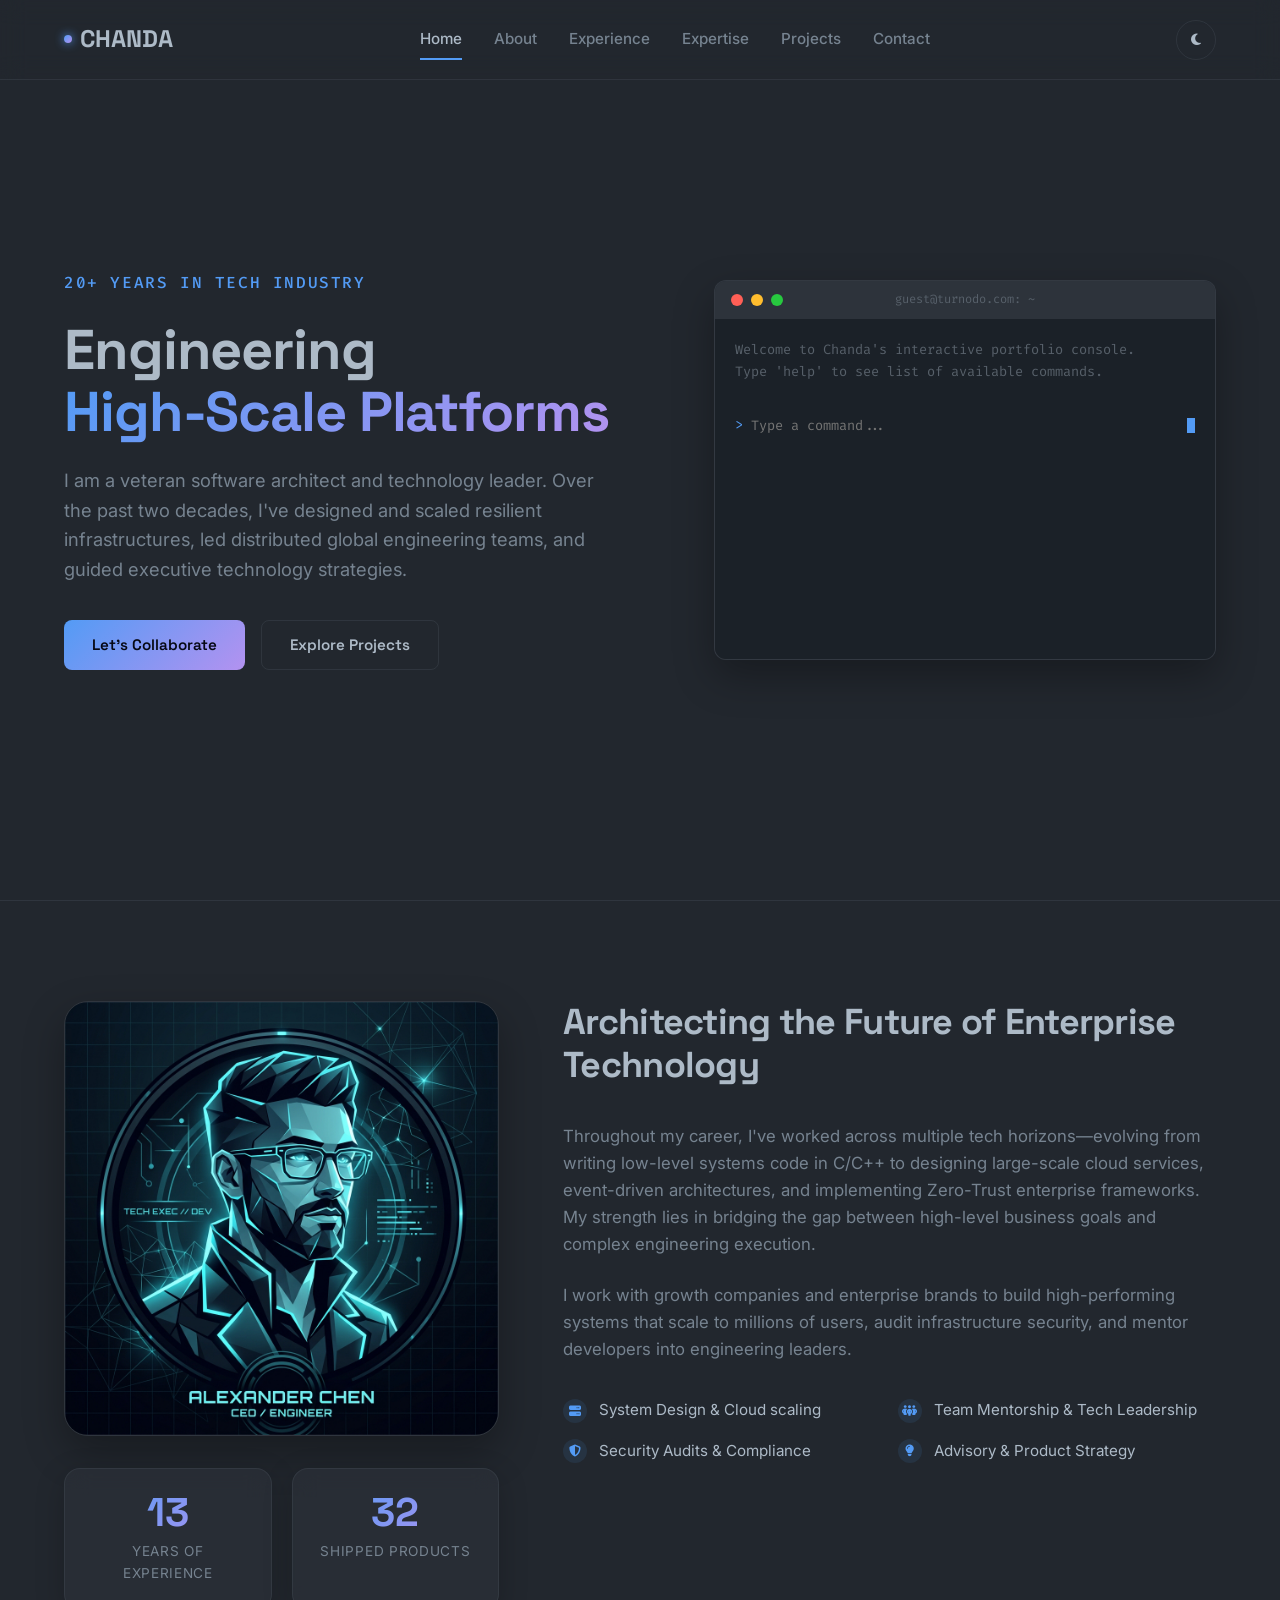
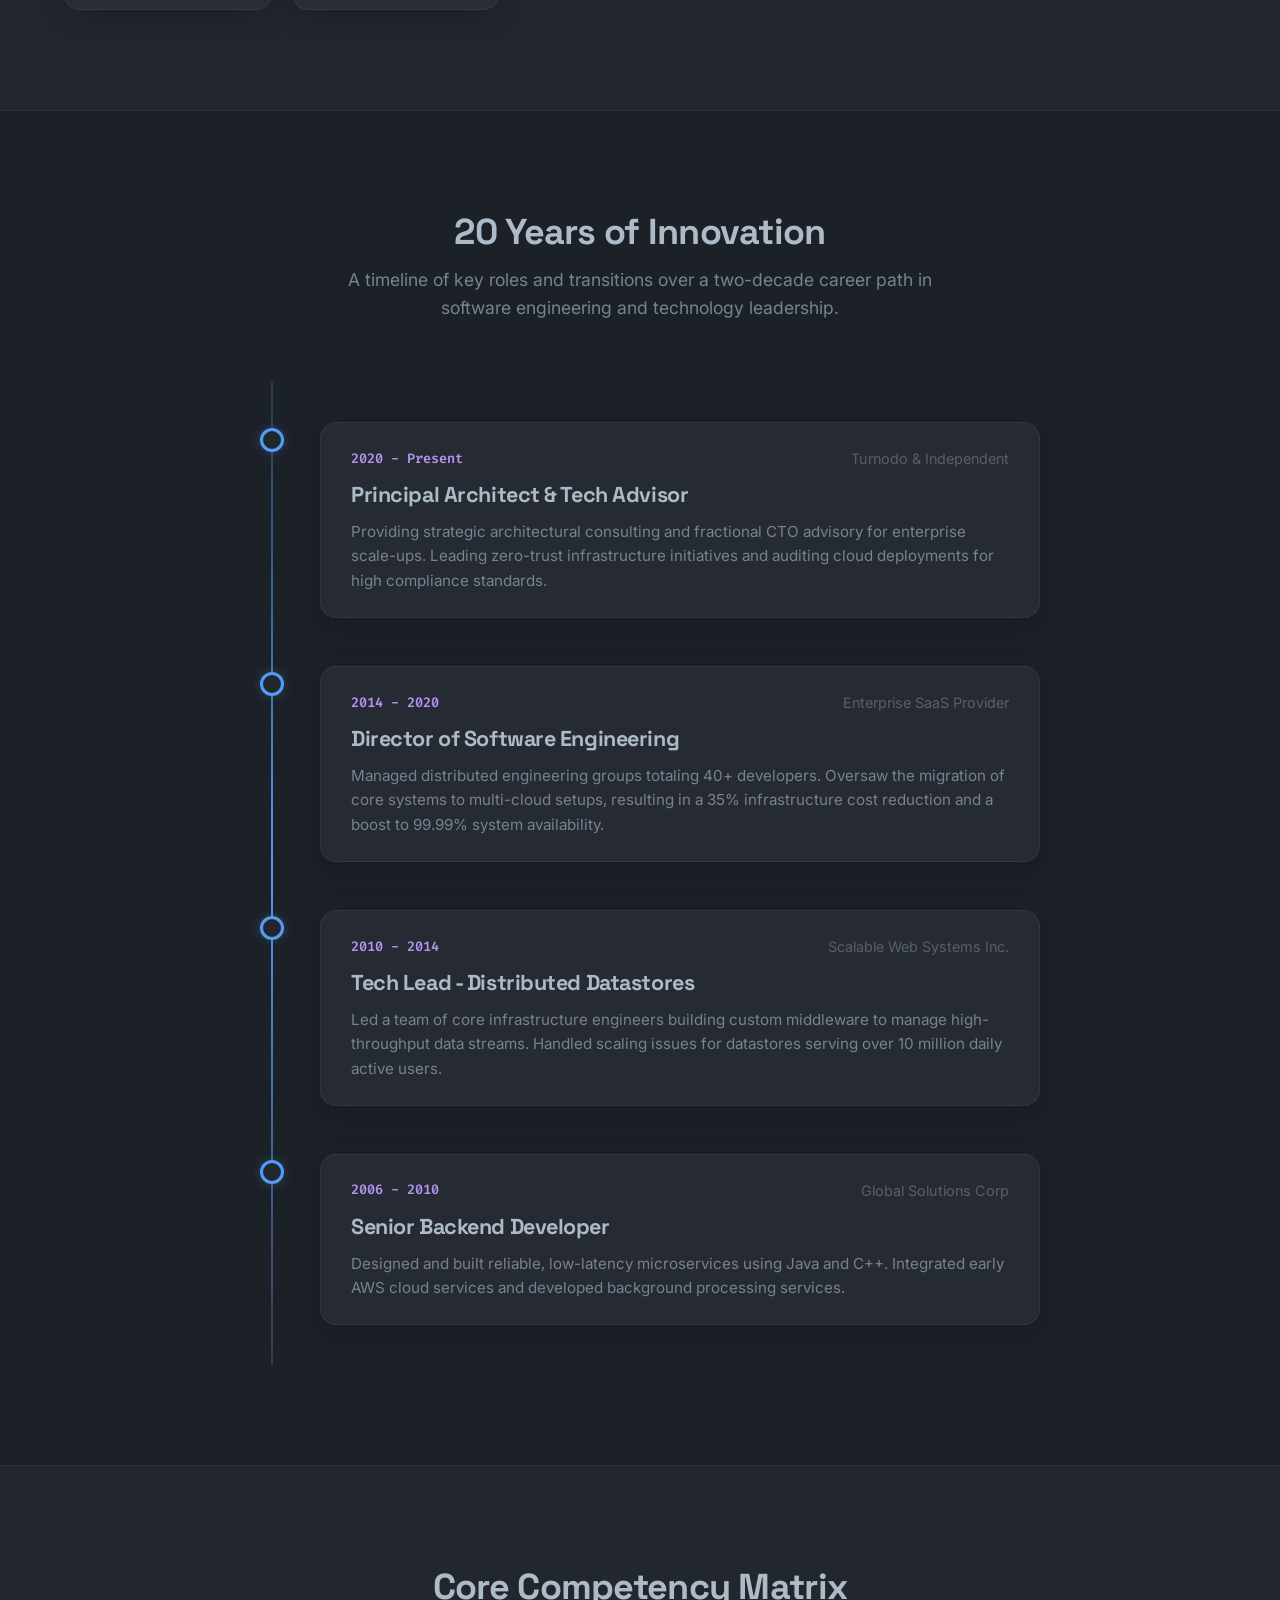
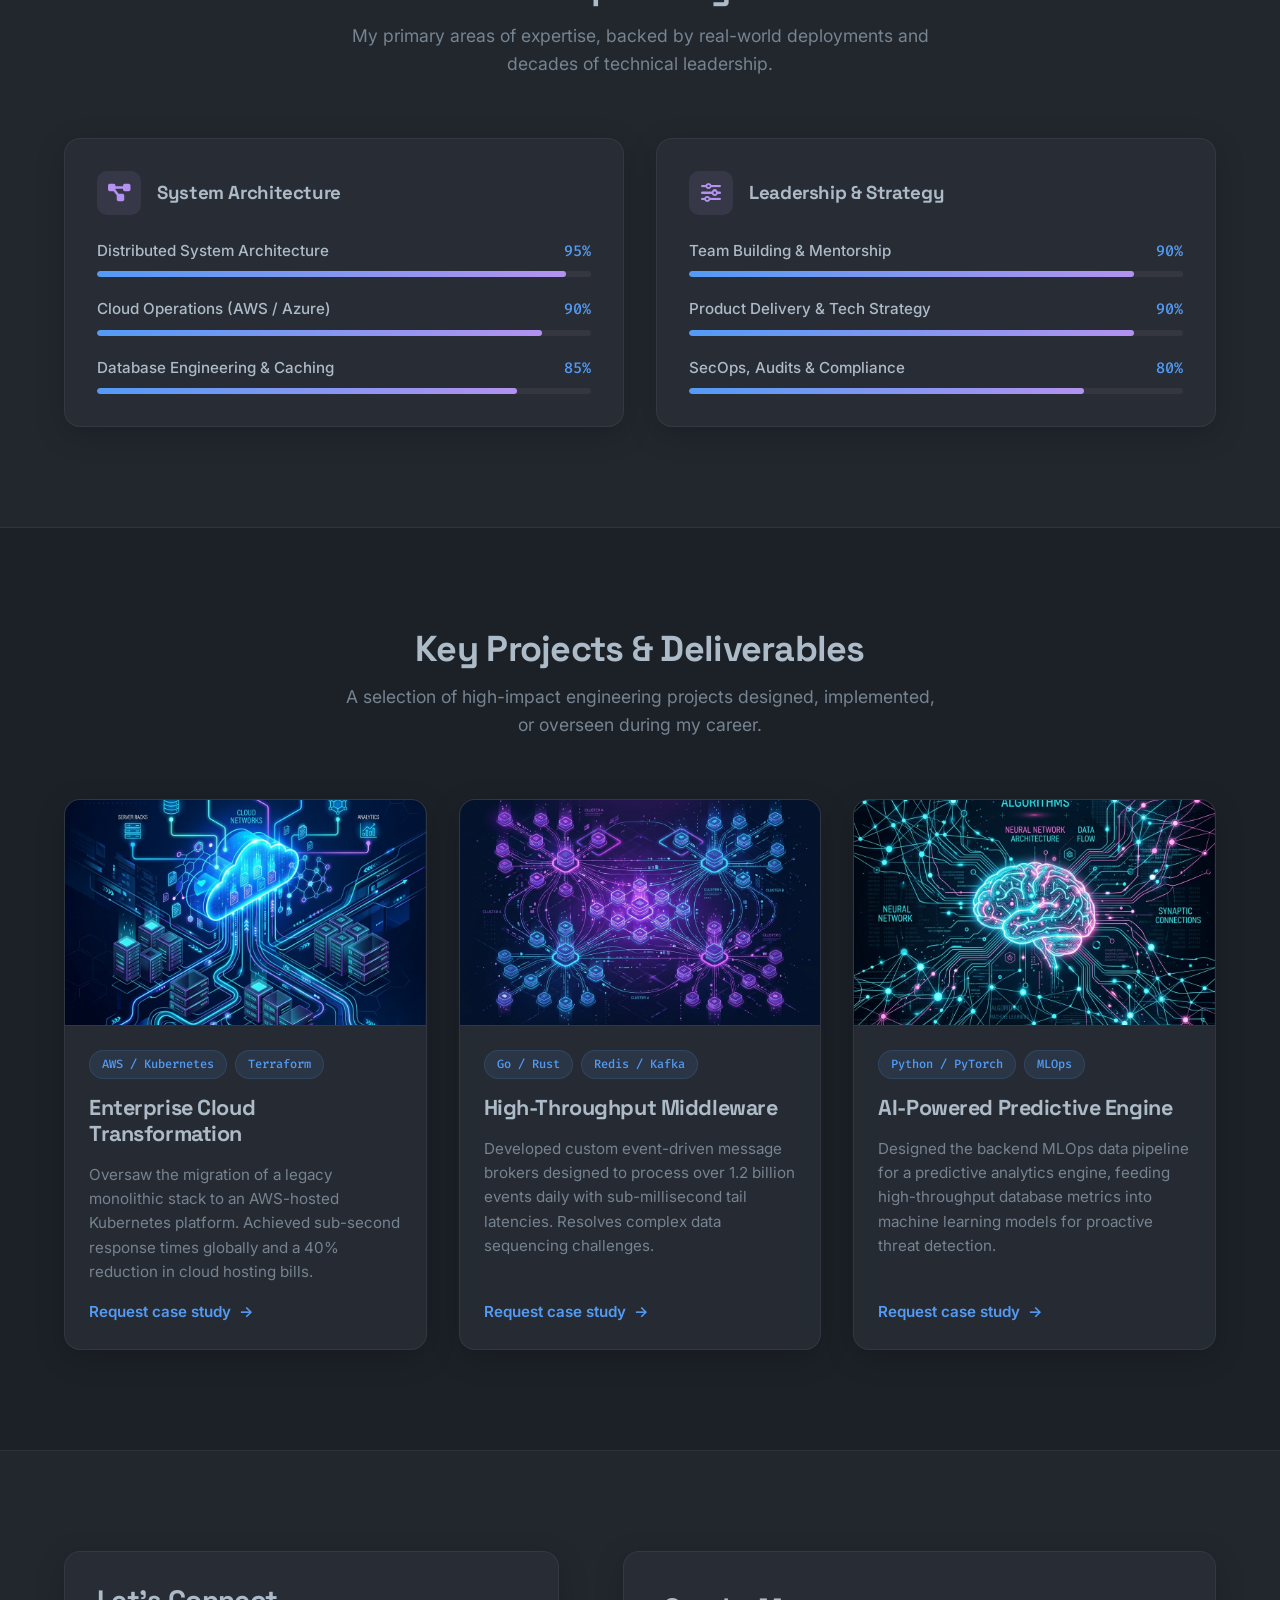
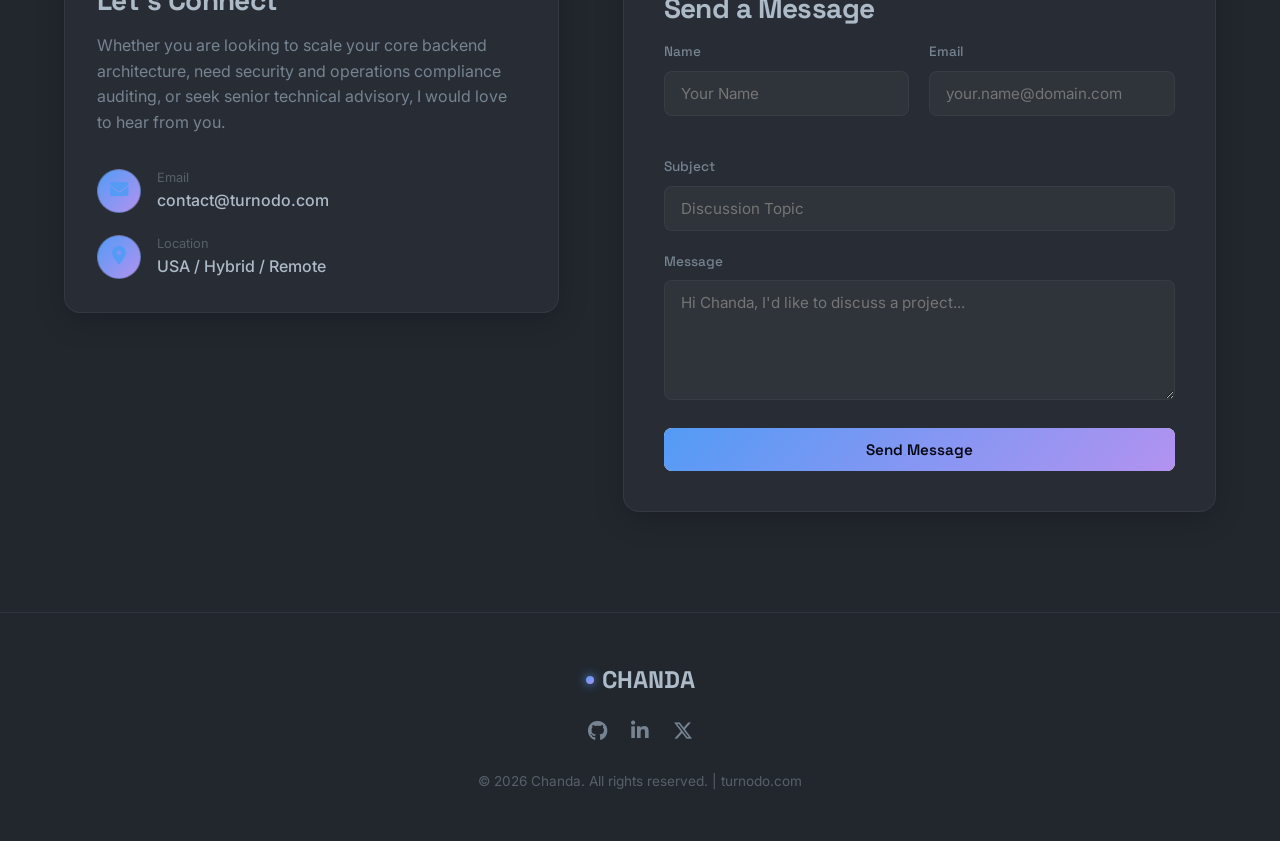
==== index.html @ e920fee7 "Configure soft GitHub Dark Dimmed as default theme and softer Light mode override" ====
<!DOCTYPE html>
<html lang="en" data-theme="dimmed">

<head>
  <meta charset="UTF-8">
  <meta name="viewport" content="width=device-width, initial-scale=1.0">
  <title>Murali Chanda | Principal Architect & Tech Leader</title>
  <meta name="description"
    content="Personal portfolio of Chanda, a veteran software architect and tech leader with 20+ years of experience engineering high-scale distributed systems and leading teams.">

  <!-- CSS Styles -->
  <link rel="stylesheet" href="css/style.css">

  <!-- FontAwesome for Premium Icons -->
  <link rel="stylesheet" href="https://cdnjs.cloudflare.com/ajax/libs/font-awesome/6.4.0/css/all.min.css"
    integrity="sha512-iecdLmaskl7CVkqkXNQ/ZH/XLlvWZOJyj7Yy7tcenmpD1ypASozpmT/E0iPtmFIB46ZmdtAc9eNBvH0H/ZpiBw=="
    crossorigin="anonymous" referrerpolicy="no-referrer" />
</head>

<body <!-- ------------------------------------------------------------- Navbar Header
  ------------------------------------------------------------- -->
  <header class="navbar" id="navbar">
    <div class="container">
      <a href="#home" class="logo" id="logo-link">
        <span class="logo-dot bg-gradient-accent"></span>
        CHANDA
      </a>

      <nav class="nav-menu" id="nav-menu">
        <a href="#home" class="nav-link active">Home</a>
        <a href="#about" class="nav-link">About</a>
        <a href="#experience" class="nav-link">Experience</a>
        <a href="#skills" class="nav-link">Expertise</a>
        <a href="#portfolio" class="nav-link">Projects</a>
        <a href="#contact" class="nav-link">Contact</a>
      </nav>

      <div class="nav-actions">
        <button class="theme-toggle-btn" id="theme-toggle" aria-label="Toggle theme">
          <i class="fa-solid fa-moon moon-icon"></i>
          <i class="fa-solid fa-sun sun-icon"></i>
        </button>

        <button class="mobile-nav-toggle" id="mobile-nav-toggle" aria-label="Toggle mobile menu">
          <i class="fa-solid fa-bars"></i>
        </button>
      </div>
    </div>
  </header>

  <!-- -------------------------------------------------------------
       Hero Section
  ------------------------------------------------------------- -->
  <section class="hero-section" id="home">
    <div class="hero-bg"></div>
    <div class="container">
      <div class="hero-grid">
        <div class="hero-content">
          <span class="hero-pretitle">20+ YEARS IN TECH INDUSTRY</span>
          <h1 class="hero-title">Engineering <br><span class="text-gradient">High-Scale Platforms</span></h1>
          <p class="hero-description">
            I am a veteran software architect and technology leader. Over the past two decades, I've designed and scaled
            resilient infrastructures, led distributed global engineering teams, and guided executive technology
            strategies.
          </p>
          <div class="hero-buttons">
            <a href="#contact" class="btn btn-primary">Let's Collaborate</a>
            <a href="#portfolio" class="btn btn-secondary">Explore Projects</a>
          </div>
        </div>

        <div class="hero-terminal">
          <div class="terminal-window glass-panel">
            <div class="terminal-header">
              <div class="terminal-buttons">
                <span class="terminal-btn terminal-close"></span>
                <span class="terminal-btn terminal-minimize"></span>
                <span class="terminal-btn terminal-expand"></span>
              </div>
              <span class="terminal-title">guest@turnodo.com: ~</span>
            </div>
            <div class="terminal-body" id="terminal-body">
              <div class="terminal-welcome">
                Welcome to Chanda's interactive portfolio console.<br>
                Type 'help' to see list of available commands.<br>&nbsp;
              </div>

              <div class="terminal-input-line">
                <span class="terminal-prompt">></span>
                <input type="text" id="terminal-input" placeholder="Type a command..." autocomplete="off" autofocus>
                <span class="terminal-cursor"></span>
              </div>
            </div>
          </div>
        </div>
      </div>
    </div>
  </section>

  <!-- -------------------------------------------------------------
       About / Profile Section
  ------------------------------------------------------------- -->
  <section class="about-section fade-in-section" id="about">
    <div class="container">
      <div class="about-grid">
        <div class="about-visual">
          <div class="avatar-wrapper">
            <img src="assets/avatar.png" alt="Chanda Profile Avatar">
          </div>
          <div class="stats-grid">
            <div class="stat-card glass-panel">
              <div class="stat-number text-gradient" id="years-stat" data-count="20">0+</div>
              <div class="stat-label">Years of Experience</div>
            </div>
            <div class="stat-card glass-panel">
              <div class="stat-number text-gradient" id="projects-stat" data-count="50">0+</div>
              <div class="stat-label">Shipped Products</div>
            </div>
          </div>
        </div>

        <div class="about-text">
          <h2 class="section-title">Architecting the Future of Enterprise Technology</h2>
          <p class="about-paragraph">
            Throughout my career, I've worked across multiple tech horizons—evolving from writing low-level systems code
            in C/C++ to designing large-scale cloud services, event-driven architectures, and implementing Zero-Trust
            enterprise frameworks. My strength lies in bridging the gap between high-level business goals and complex
            engineering execution.
          </p>
          <p class="about-paragraph">
            I work with growth companies and enterprise brands to build high-performing systems that scale to millions
            of users, audit infrastructure security, and mentor developers into engineering leaders.
          </p>

          <div class="about-bullet-grid">
            <div class="about-bullet">
              <span class="about-bullet-icon"><i class="fa-solid fa-server"></i></span>
              <span>System Design & Cloud scaling</span>
            </div>
            <div class="about-bullet">
              <span class="about-bullet-icon"><i class="fa-solid fa-people-group"></i></span>
              <span>Team Mentorship & Tech Leadership</span>
            </div>
            <div class="about-bullet">
              <span class="about-bullet-icon"><i class="fa-solid fa-shield-halved"></i></span>
              <span>Security Audits & Compliance</span>
            </div>
            <div class="about-bullet">
              <span class="about-bullet-icon"><i class="fa-solid fa-lightbulb"></i></span>
              <span>Advisory & Product Strategy</span>
            </div>
          </div>
        </div>
      </div>
    </div>
  </section>

  <!-- -------------------------------------------------------------
       Career Timeline Section
  ------------------------------------------------------------- -->
  <section class="timeline-section fade-in-section" id="experience">
    <div class="container">
      <div style="text-align: center;">
        <h2 class="section-title">20 Years of Innovation</h2>
        <p class="section-subtitle" style="margin-left: auto; margin-right: auto;">A timeline of key roles and
          transitions over a two-decade career path in software engineering and technology leadership.</p>
      </div>

      <div class="timeline-container">
        <!-- Milestone 1 -->
        <div class="timeline-item">
          <div class="timeline-dot"></div>
          <div class="timeline-card glass-panel">
            <div class="timeline-meta">
              <span class="timeline-date">2020 - Present</span>
              <span class="timeline-company">Turnodo & Independent</span>
            </div>
            <h3 class="timeline-title-text">Principal Architect & Tech Advisor</h3>
            <p class="timeline-desc">
              Providing strategic architectural consulting and fractional CTO advisory for enterprise scale-ups. Leading
              zero-trust infrastructure initiatives and auditing cloud deployments for high compliance standards.
            </p>
          </div>
        </div>

        <!-- Milestone 2 -->
        <div class="timeline-item">
          <div class="timeline-dot"></div>
          <div class="timeline-card glass-panel">
            <div class="timeline-meta">
              <span class="timeline-date">2014 - 2020</span>
              <span class="timeline-company">Enterprise SaaS Provider</span>
            </div>
            <h3 class="timeline-title-text">Director of Software Engineering</h3>
            <p class="timeline-desc">
              Managed distributed engineering groups totaling 40+ developers. Oversaw the migration of core systems to
              multi-cloud setups, resulting in a 35% infrastructure cost reduction and a boost to 99.99% system
              availability.
            </p>
          </div>
        </div>

        <!-- Milestone 3 -->
        <div class="timeline-item">
          <div class="timeline-dot"></div>
          <div class="timeline-card glass-panel">
            <div class="timeline-meta">
              <span class="timeline-date">2010 - 2014</span>
              <span class="timeline-company">Scalable Web Systems Inc.</span>
            </div>
            <h3 class="timeline-title-text">Tech Lead - Distributed Datastores</h3>
            <p class="timeline-desc">
              Led a team of core infrastructure engineers building custom middleware to manage high-throughput data
              streams. Handled scaling issues for datastores serving over 10 million daily active users.
            </p>
          </div>
        </div>

        <!-- Milestone 4 -->
        <div class="timeline-item">
          <div class="timeline-dot"></div>
          <div class="timeline-card glass-panel">
            <div class="timeline-meta">
              <span class="timeline-date">2006 - 2010</span>
              <span class="timeline-company">Global Solutions Corp</span>
            </div>
            <h3 class="timeline-title-text">Senior Backend Developer</h3>
            <p class="timeline-desc">
              Designed and built reliable, low-latency microservices using Java and C++. Integrated early AWS cloud
              services and developed background processing services.
            </p>
          </div>
        </div>
      </div>
    </div>
  </section>

  <!-- -------------------------------------------------------------
       Expertise Section
  ------------------------------------------------------------- -->
  <section class="skills-section fade-in-section" id="skills">
    <div class="container">
      <div style="text-align: center;">
        <h2 class="section-title">Core Competency Matrix</h2>
        <p class="section-subtitle" style="margin-left: auto; margin-right: auto;">My primary areas of expertise, backed
          by real-world deployments and decades of technical leadership.</p>
      </div>

      <div class="skills-grid">
        <!-- Category 1: System Design -->
        <div class="skill-category glass-panel">
          <div class="skill-category-header">
            <span class="skill-category-icon"><i class="fa-solid fa-diagram-project"></i></span>
            <h3>System Architecture</h3>
          </div>
          <div class="skill-list">
            <div class="skill-item">
              <div class="skill-info">
                <span class="skill-name">Distributed System Architecture</span>
                <span class="skill-percentage">95%</span>
              </div>
              <div class="skill-bar-bg">
                <div class="skill-bar-fill" data-value="95"></div>
              </div>
            </div>
            <div class="skill-item">
              <div class="skill-info">
                <span class="skill-name">Cloud Operations (AWS / Azure)</span>
                <span class="skill-percentage">90%</span>
              </div>
              <div class="skill-bar-bg">
                <div class="skill-bar-fill" data-value="90"></div>
              </div>
            </div>
            <div class="skill-item">
              <div class="skill-info">
                <span class="skill-name">Database Engineering & Caching</span>
                <span class="skill-percentage">85%</span>
              </div>
              <div class="skill-bar-bg">
                <div class="skill-bar-fill" data-value="85"></div>
              </div>
            </div>
          </div>
        </div>

        <!-- Category 2: Leadership -->
        <div class="skill-category glass-panel">
          <div class="skill-category-header">
            <span class="skill-category-icon"><i class="fa-solid fa-sliders"></i></span>
            <h3>Leadership & Strategy</h3>
          </div>
          <div class="skill-list">
            <div class="skill-item">
              <div class="skill-info">
                <span class="skill-name">Team Building & Mentorship</span>
                <span class="skill-percentage">90%</span>
              </div>
              <div class="skill-bar-bg">
                <div class="skill-bar-fill" data-value="90"></div>
              </div>
            </div>
            <div class="skill-item">
              <div class="skill-info">
                <span class="skill-name">Product Delivery & Tech Strategy</span>
                <span class="skill-percentage">90%</span>
              </div>
              <div class="skill-bar-bg">
                <div class="skill-bar-fill" data-value="90"></div>
              </div>
            </div>
            <div class="skill-item">
              <div class="skill-info">
                <span class="skill-name">SecOps, Audits & Compliance</span>
                <span class="skill-percentage">80%</span>
              </div>
              <div class="skill-bar-bg">
                <div class="skill-bar-fill" data-value="80"></div>
              </div>
            </div>
          </div>
        </div>
      </div>
    </div>
  </section>

  <!-- -------------------------------------------------------------
       Portfolio Section
  ------------------------------------------------------------- -->
  <section class="portfolio-section fade-in-section" id="portfolio">
    <div class="container">
      <div style="text-align: center;">
        <h2 class="section-title">Key Projects & Deliverables</h2>
        <p class="section-subtitle" style="margin-left: auto; margin-right: auto;">A selection of high-impact
          engineering projects designed, implemented, or overseen during my career.</p>
      </div>

      <div class="portfolio-grid">
        <!-- Project 1 -->
        <div class="project-card glass-panel">
          <div class="project-image-wrapper">
            <img src="assets/project-cloud.png" alt="Cloud Infrastructure Graphic">
          </div>
          <div class="project-content">
            <div class="project-tags">
              <span class="tag">AWS / Kubernetes</span>
              <span class="tag">Terraform</span>
            </div>
            <h3 class="project-title">Enterprise Cloud Transformation</h3>
            <p class="project-desc">
              Oversaw the migration of a legacy monolithic stack to an AWS-hosted Kubernetes platform. Achieved
              sub-second response times globally and a 40% reduction in cloud hosting bills.
            </p>
            <a href="#contact" class="project-link">Request case study <span>&rarr;</span></a>
          </div>
        </div>

        <!-- Project 2 -->
        <div class="project-card glass-panel">
          <div class="project-image-wrapper">
            <img src="assets/project-scale.png" alt="Database Node Cluster Graphic">
          </div>
          <div class="project-content">
            <div class="project-tags">
              <span class="tag">Go / Rust</span>
              <span class="tag">Redis / Kafka</span>
            </div>
            <h3 class="project-title">High-Throughput Middleware</h3>
            <p class="project-desc">
              Developed custom event-driven message brokers designed to process over 1.2 billion events daily with
              sub-millisecond tail latencies. Resolves complex data sequencing challenges.
            </p>
            <a href="#contact" class="project-link">Request case study <span>&rarr;</span></a>
          </div>
        </div>

        <!-- Project 3 -->
        <div class="project-card glass-panel">
          <div class="project-image-wrapper">
            <img src="assets/project-ai.png" alt="Neural Networks Graphic">
          </div>
          <div class="project-content">
            <div class="project-tags">
              <span class="tag">Python / PyTorch</span>
              <span class="tag">MLOps</span>
            </div>
            <h3 class="project-title">AI-Powered Predictive Engine</h3>
            <p class="project-desc">
              Designed the backend MLOps data pipeline for a predictive analytics engine, feeding high-throughput
              database metrics into machine learning models for proactive threat detection.
            </p>
            <a href="#contact" class="project-link">Request case study <span>&rarr;</span></a>
          </div>
        </div>
      </div>
    </div>
  </section>

  <!-- -------------------------------------------------------------
       Contact Section
  ------------------------------------------------------------- -->
  <section class="contact-section fade-in-section" id="contact">
    <div class="container">
      <div class="contact-grid">
        <div class="contact-info">
          <div class="contact-card glass-panel">
            <h2 class="contact-heading">Let's Connect</h2>
            <p class="contact-text">
              Whether you are looking to scale your core backend architecture, need security and operations compliance
              auditing, or seek senior technical advisory, I would love to hear from you.
            </p>

            <div class="contact-methods">
              <div class="contact-method-item">
                <span class="contact-icon-box bg-gradient-accent"><i class="fa-solid fa-envelope"></i></span>
                <div>
                  <div class="contact-label">Email</div>
                  <div class="contact-value">contact@turnodo.com</div>
                </div>
              </div>
              <div class="contact-method-item">
                <span class="contact-icon-box bg-gradient-accent"><i class="fa-solid fa-location-dot"></i></span>
                <div>
                  <div class="contact-label">Location</div>
                  <div class="contact-value">USA / Hybrid / Remote</div>
                </div>
              </div>
            </div>
          </div>
        </div>

        <form class="contact-form glass-panel" id="contact-form" action="#" method="POST"
          onsubmit="event.preventDefault(); alert('Message sending simulation: This template will submit inputs once actual mailer details are configured.');">
          <h2 class="contact-heading">Send a Message</h2>

          <div class="form-group-row">
            <div class="form-group">
              <label for="form-name">Name</label>
              <input type="text" id="form-name" class="form-control" placeholder="Your Name" required>
            </div>
            <div class="form-group">
              <label for="form-email">Email</label>
              <input type="email" id="form-email" class="form-control" placeholder="your.name@domain.com" required>
            </div>
          </div>

          <div class="form-group">
            <label for="form-subject">Subject</label>
            <input type="text" id="form-subject" class="form-control" placeholder="Discussion Topic" required>
          </div>

          <div class="form-group">
            <label for="form-message">Message</label>
            <textarea id="form-message" class="form-control" placeholder="Hi Chanda, I'd like to discuss a project..."
              required></textarea>
          </div>

          <button type="submit" class="btn btn-primary" style="width: 100%;">Send Message</button>
        </form>
      </div>
    </div>
  </section>

  <!-- -------------------------------------------------------------
       Footer
  ------------------------------------------------------------- -->
  <footer class="footer">
    <div class="container">
      <div class="logo footer-logo">
        <span class="logo-dot bg-gradient-accent"></span>
        CHANDA
      </div>

      <div class="footer-socials">
        <a href="https://github.com/muralichanda" target="_blank" class="social-icon" aria-label="GitHub Profile"><i
            class="fa-brands fa-github"></i></a>
        <a href="https://linkedin.com" target="_blank" class="social-icon" aria-label="LinkedIn Profile"><i
            class="fa-brands fa-linkedin-in"></i></a>
        <a href="https://twitter.com" target="_blank" class="social-icon" aria-label="Twitter/X Profile"><i
            class="fa-brands fa-x-twitter"></i></a>
      </div>

      <div class="footer-copyright">
        &copy; 2026 Chanda. All rights reserved. | turnodo.com
      </div>
    </div>
  </footer>

  <!-- Scripts -->
  <script src="js/script.js"></script>
</body>

</html>
---- css/style.css ----
/* -------------------------------------------------------------
   Google Fonts Import
------------------------------------------------------------- */
@import url('https://fonts.googleapis.com/css2?family=Inter:wght@300;400;500;600;700&family=Space+Grotesk:wght@400;500;600;700&family=Fira+Code:wght@400;500&display=swap');

/* -------------------------------------------------------------
   Design Tokens & CSS Variables
------------------------------------------------------------- */
:root {
  /* Colors - Dimmed Slate Mode (Default) - High-End & Soft on the Eyes */
  --bg-primary: #22272e;        /* Dark Slate Gray */
  --bg-secondary: #1c2128;      /* Slightly Darker Slate */
  --bg-card: rgba(45, 51, 59, 0.6); /* Translucent Card panels */
  --bg-card-hover: rgba(55, 62, 71, 0.8);
  --border-color: rgba(68, 76, 86, 0.4);
  --border-color-hover: rgba(83, 155, 245, 0.4); /* Pastel Blue glow */
  
  --text-primary: #adbac7;      /* Softer Light text */
  --text-secondary: #768390;    /* Muted Blue-Gray text */
  --text-muted: #57606a;
  
  --accent-primary: #539bf5;    /* Pastel Blue */
  --accent-primary-rgb: 83, 155, 245;
  --accent-secondary: #b392f0;  /* Pastel Lavender */
  --accent-secondary-rgb: 179, 146, 240;
  
  --terminal-header: #2d333b;
  --terminal-bg: rgba(28, 33, 40, 0.95);
  
  --shadow-sm: 0 2px 8px rgba(0, 0, 0, 0.15);
  --shadow-md: 0 8px 30px rgba(0, 0, 0, 0.2);
  --shadow-lg: 0 16px 40px rgba(0, 0, 0, 0.3);
  --glow-shadow: 0 0 20px rgba(83, 155, 245, 0.08);

  /* Fonts */
  --font-headings: 'Space Grotesk', sans-serif;
  --font-body: 'Inter', sans-serif;
  --font-mono: 'Fira Code', monospace;
  
  /* Transitions */
  --transition-fast: 0.2s cubic-bezier(0.4, 0, 0.2, 1);
  --transition-normal: 0.3s cubic-bezier(0.4, 0, 0.2, 1);
  --transition-slow: 0.5s cubic-bezier(0.4, 0, 0.2, 1);
}

/* Softer Light Mode Variables Override */
[data-theme="light"] {
  --bg-primary: #edf0f3;        /* Soft platinum-zinc, not pure bright white */
  --bg-secondary: #e2e8f0;      /* Slightly darker slate separator background */
  --bg-card: rgba(255, 255, 255, 0.8);
  --bg-card-hover: rgba(255, 255, 255, 0.95);
  --border-color: rgba(15, 23, 42, 0.08);
  --border-color-hover: rgba(13, 148, 136, 0.3);
  
  --text-primary: #1f2937;      /* Clean Dark text */
  --text-secondary: #4b5563;    /* Softer body text */
  --text-muted: #9ca3af;
  
  --accent-primary: #0d9488;    /* Muted Teal */
  --accent-primary-rgb: 13, 148, 136;
  --accent-secondary: #6d28d9;  /* Muted Indigo-Violet */
  --accent-secondary-rgb: 109, 40, 217;
  
  --terminal-header: #d1d5db;
  --terminal-bg: rgba(243, 244, 246, 0.95);
  
  --shadow-sm: 0 2px 8px rgba(15, 23, 42, 0.04);
  --shadow-md: 0 8px 30px rgba(15, 23, 42, 0.06);
  --shadow-lg: 0 16px 40px rgba(15, 23, 42, 0.08);
  --glow-shadow: 0 0 20px rgba(13, 148, 136, 0.1);
}

/* -------------------------------------------------------------
   Reset & Base Styles
------------------------------------------------------------- */
* {
  box-sizing: border-box;
  margin: 0;
  padding: 0;
}

html {
  scroll-behavior: smooth;
}

body {
  background-color: var(--bg-primary);
  color: var(--text-primary);
  font-family: var(--font-body);
  line-height: 1.6;
  overflow-x: hidden;
  transition: background-color var(--transition-normal), color var(--transition-normal);
}

h1, h2, h3, h4, h5, h6 {
  font-family: var(--font-headings);
  font-weight: 700;
  letter-spacing: -0.02em;
  line-height: 1.2;
}

a {
  color: inherit;
  text-decoration: none;
  transition: color var(--transition-fast);
}

ul {
  list-style: none;
}

img {
  max-width: 100%;
  display: block;
}

input, textarea, button {
  font-family: inherit;
}

/* Custom Scrollbar */
::-webkit-scrollbar {
  width: 10px;
}

::-webkit-scrollbar-track {
  background: var(--bg-primary);
}

::-webkit-scrollbar-thumb {
  background: var(--bg-secondary);
  border: 2px solid var(--bg-primary);
  border-radius: 8px;
}

::-webkit-scrollbar-thumb:hover {
  background: var(--border-color-hover);
}

/* -------------------------------------------------------------
   Reusable Styles & Utilities
------------------------------------------------------------- */
.container {
  width: 100%;
  max-width: 1200px;
  margin: 0 auto;
  padding: 0 24px;
}

.text-gradient {
  background: linear-gradient(135deg, var(--accent-primary) 0%, var(--accent-secondary) 100%);
  -webkit-background-clip: text;
  -webkit-text-fill-color: transparent;
  background-clip: text;
}

.bg-gradient-accent {
  background: linear-gradient(135deg, var(--accent-primary) 0%, var(--accent-secondary) 100%);
}

.glass-panel {
  background: var(--bg-card);
  backdrop-filter: blur(12px);
  -webkit-backdrop-filter: blur(12px);
  border: 1px solid var(--border-color);
  border-radius: 16px;
  box-shadow: var(--shadow-md);
  transition: border-color var(--transition-normal), background-color var(--transition-normal), box-shadow var(--transition-normal);
}

.glass-panel:hover {
  border-color: var(--border-color-hover);
  box-shadow: var(--shadow-lg), var(--glow-shadow);
  background: var(--bg-card-hover);
}

.btn {
  display: inline-flex;
  align-items: center;
  justify-content: center;
  padding: 12px 28px;
  border-radius: 8px;
  font-family: var(--font-headings);
  font-weight: 600;
  font-size: 0.95rem;
  cursor: pointer;
  transition: all var(--transition-normal);
  border: none;
  gap: 8px;
}

.btn-primary {
  color: #060814;
  position: relative;
  overflow: hidden;
  z-index: 1;
}

.btn-primary::before {
  content: '';
  position: absolute;
  top: 0;
  left: 0;
  width: 100%;
  height: 100%;
  background: linear-gradient(135deg, var(--accent-primary) 0%, var(--accent-secondary) 100%);
  z-index: -1;
  transition: opacity var(--transition-normal);
}

.btn-primary:hover::before {
  opacity: 0.85;
}

.btn-primary:hover {
  box-shadow: 0 0 20px rgba(0, 240, 255, 0.4);
  transform: translateY(-2px);
}

.btn-secondary {
  background: transparent;
  color: var(--text-primary);
  border: 1px solid var(--border-color);
}

.btn-secondary:hover {
  border-color: var(--accent-primary);
  background: rgba(var(--accent-primary-rgb), 0.05);
  transform: translateY(-2px);
}

.section-title {
  font-size: 2.25rem;
  margin-bottom: 12px;
  position: relative;
  display: inline-block;
}

.section-subtitle {
  color: var(--text-secondary);
  font-size: 1.1rem;
  margin-bottom: 60px;
  max-width: 600px;
}

.tag {
  display: inline-block;
  padding: 4px 12px;
  border-radius: 20px;
  font-size: 0.75rem;
  font-family: var(--font-mono);
  font-weight: 500;
  background: rgba(var(--accent-primary-rgb), 0.1);
  color: var(--accent-primary);
  border: 1px solid rgba(var(--accent-primary-rgb), 0.15);
}

/* -------------------------------------------------------------
   Navbar Styling
------------------------------------------------------------- */
.navbar {
  position: fixed;
  top: 0;
  left: 0;
  width: 100%;
  height: 80px;
  z-index: 100;
  display: flex;
  align-items: center;
  border-bottom: 1px solid var(--border-color);
  background: rgba(var(--bg-primary), 0.7);
  backdrop-filter: blur(12px);
  -webkit-backdrop-filter: blur(12px);
  transition: all var(--transition-normal);
}

.navbar-scrolled {
  height: 70px;
  background: rgba(var(--bg-primary), 0.9);
}

.navbar .container {
  display: flex;
  justify-content: space-between;
  align-items: center;
}

.logo {
  font-family: var(--font-headings);
  font-size: 1.5rem;
  font-weight: 700;
  display: flex;
  align-items: center;
  gap: 8px;
}

.logo-dot {
  width: 8px;
  height: 8px;
  border-radius: 50%;
  box-shadow: 0 0 10px var(--accent-primary);
}

.nav-menu {
  display: flex;
  align-items: center;
  gap: 32px;
}

.nav-link {
  font-size: 0.95rem;
  font-weight: 500;
  color: var(--text-secondary);
  position: relative;
  padding: 8px 0;
}

.nav-link:hover, .nav-link.active {
  color: var(--text-primary);
}

.nav-link::after {
  content: '';
  position: absolute;
  bottom: 0;
  left: 0;
  width: 0;
  height: 2px;
  background: var(--accent-primary);
  transition: width var(--transition-normal);
}

.nav-link:hover::after, .nav-link.active::after {
  width: 100%;
}

.nav-actions {
  display: flex;
  align-items: center;
  gap: 16px;
}

.theme-toggle-btn {
  background: transparent;
  border: 1px solid var(--border-color);
  width: 40px;
  height: 40px;
  border-radius: 50%;
  cursor: pointer;
  display: flex;
  align-items: center;
  justify-content: center;
  color: var(--text-primary);
  transition: all var(--transition-normal);
}

.theme-toggle-btn:hover {
  border-color: var(--accent-primary);
  color: var(--accent-primary);
}

.theme-toggle-btn .sun-icon {
  display: none;
}

[data-theme="light"] .theme-toggle-btn .moon-icon {
  display: none;
}

[data-theme="light"] .theme-toggle-btn .sun-icon {
  display: block;
}

/* Mobile Nav Toggle */
.mobile-nav-toggle {
  display: none;
  background: transparent;
  border: none;
  color: var(--text-primary);
  font-size: 1.5rem;
  cursor: pointer;
}

/* -------------------------------------------------------------
   Hero Section
------------------------------------------------------------- */
.hero-section {
  position: relative;
  min-height: 100vh;
  display: flex;
  align-items: center;
  padding: 120px 0 80px 0;
  overflow: hidden;
}

/* Backdrop Grid */
.hero-bg {
  position: absolute;
  top: 0;
  left: 0;
  width: 100%;
  height: 100%;
  z-index: -1;
  background-image: linear-gradient(rgba(var(--bg-primary), 0.8), var(--bg-primary)), url('../assets/hero-bg.png');
  background-size: cover;
  background-position: center;
  opacity: 0.35;
}

[data-theme="light"] .hero-bg {
  opacity: 0.15;
}

.hero-grid {
  display: grid;
  grid-template-columns: 1.2fr 1fr;
  gap: 48px;
  align-items: center;
}

.hero-content {
  display: flex;
  flex-direction: column;
  gap: 24px;
}

.hero-pretitle {
  font-family: var(--font-mono);
  font-weight: 500;
  letter-spacing: 0.1em;
  color: var(--accent-primary);
}

.hero-title {
  font-size: 3.5rem;
  line-height: 1.1;
}

.hero-description {
  font-size: 1.15rem;
  color: var(--text-secondary);
  max-width: 540px;
}

.hero-buttons {
  display: flex;
  gap: 16px;
  margin-top: 12px;
}

/* Terminal Emulator */
.terminal-window {
  width: 100%;
  height: 380px;
  display: flex;
  flex-direction: column;
  overflow: hidden;
  border-radius: 12px;
  border: 1px solid var(--border-color);
  box-shadow: var(--shadow-lg);
  font-family: var(--font-mono);
  font-size: 0.85rem;
}

.terminal-header {
  height: 38px;
  background: var(--terminal-header);
  display: flex;
  align-items: center;
  padding: 0 16px;
  position: relative;
}

.terminal-buttons {
  display: flex;
  gap: 8px;
}

.terminal-btn {
  width: 12px;
  height: 12px;
  border-radius: 50%;
}

.terminal-close { background-color: #ff5f56; }
.terminal-minimize { background-color: #ffbd2e; }
.terminal-expand { background-color: #27c93f; }

.terminal-title {
  position: absolute;
  left: 50%;
  transform: translateX(-50%);
  color: var(--text-muted);
  font-size: 0.75rem;
}

.terminal-body {
  flex: 1;
  background: var(--terminal-bg);
  padding: 20px;
  overflow-y: auto;
  color: #6cb6ff;
  display: flex;
  flex-direction: column;
  gap: 10px;
}

[data-theme="light"] .terminal-body {
  color: #0d9488;
}

.terminal-welcome {
  color: var(--text-muted);
}

.terminal-output {
  white-space: pre-wrap;
  word-break: break-all;
  color: var(--text-primary);
}

.terminal-input-line {
  display: flex;
  align-items: center;
  gap: 8px;
  color: var(--accent-primary);
}

.terminal-input-line input {
  flex: 1;
  background: transparent;
  border: none;
  outline: none;
  color: var(--text-primary);
  font-family: var(--font-mono);
  font-size: 0.85rem;
}

.terminal-cursor {
  width: 8px;
  height: 15px;
  background-color: var(--accent-primary);
  animation: blink 1s step-end infinite;
}

@keyframes blink {
  50% { opacity: 0; }
}

/* -------------------------------------------------------------
   About Section
------------------------------------------------------------- */
.about-section {
  padding: 100px 0;
  border-top: 1px solid var(--border-color);
}

.about-grid {
  display: grid;
  grid-template-columns: 1fr 1.5fr;
  gap: 64px;
  align-items: start;
}

.about-visual {
  display: flex;
  flex-direction: column;
  gap: 32px;
}

.avatar-wrapper {
  position: relative;
  border-radius: 24px;
  overflow: hidden;
  border: 1px solid var(--border-color);
  box-shadow: var(--shadow-lg);
  aspect-ratio: 1 / 1;
}

.avatar-wrapper img {
  width: 100%;
  height: 100%;
  object-fit: cover;
  transition: transform var(--transition-slow);
}

.avatar-wrapper:hover img {
  transform: scale(1.05);
}

.stats-grid {
  display: grid;
  grid-template-columns: 1fr 1fr;
  gap: 20px;
}

.stat-card {
  padding: 24px;
  text-align: center;
}

.stat-number {
  font-size: 2.5rem;
  font-weight: 700;
  line-height: 1;
  margin-bottom: 8px;
  font-family: var(--font-headings);
}

.stat-label {
  font-size: 0.85rem;
  color: var(--text-secondary);
  text-transform: uppercase;
  letter-spacing: 0.05em;
}

.about-text {
  display: flex;
  flex-direction: column;
  gap: 24px;
}

.about-paragraph {
  font-size: 1.05rem;
  color: var(--text-secondary);
}

.about-bullet-grid {
  display: grid;
  grid-template-columns: 1fr 1fr;
  gap: 16px;
  margin-top: 12px;
}

.about-bullet {
  display: flex;
  align-items: center;
  gap: 12px;
  font-size: 0.95rem;
}

.about-bullet-icon {
  width: 24px;
  height: 24px;
  border-radius: 50%;
  background: rgba(var(--accent-primary-rgb), 0.1);
  color: var(--accent-primary);
  display: flex;
  align-items: center;
  justify-content: center;
  font-size: 0.75rem;
}

/* -------------------------------------------------------------
   Career Timeline Section
------------------------------------------------------------- */
.timeline-section {
  padding: 100px 0;
  background-color: var(--bg-secondary);
  border-top: 1px solid var(--border-color);
  border-bottom: 1px solid var(--border-color);
  transition: background-color var(--transition-normal);
}

.timeline-container {
  position: relative;
  max-width: 800px;
  margin: 0 auto;
  padding: 40px 0;
}

/* Center Line */
.timeline-container::before {
  content: '';
  position: absolute;
  top: 0;
  left: 31px;
  width: 2px;
  height: 100%;
  background: linear-gradient(to bottom, rgba(var(--accent-primary-rgb), 0.2), var(--accent-primary), rgba(var(--accent-secondary-rgb), 0.2));
}

.timeline-item {
  position: relative;
  margin-bottom: 48px;
  padding-left: 80px;
}

.timeline-item:last-child {
  margin-bottom: 0;
}

/* Node Dot */
.timeline-dot {
  position: absolute;
  left: 20px;
  top: 6px;
  width: 24px;
  height: 24px;
  border-radius: 50%;
  background-color: var(--bg-primary);
  border: 3px solid var(--accent-primary);
  box-shadow: 0 0 10px rgba(var(--accent-primary-rgb), 0.3);
  z-index: 2;
  transition: all var(--transition-normal);
}

.timeline-item:hover .timeline-dot {
  background-color: var(--accent-primary);
  box-shadow: 0 0 20px rgba(var(--accent-primary-rgb), 0.8);
  transform: scale(1.15);
}

/* Card Content */
.timeline-card {
  padding: 24px 30px;
}

.timeline-meta {
  display: flex;
  justify-content: space-between;
  align-items: center;
  margin-bottom: 12px;
  flex-wrap: wrap;
  gap: 12px;
}

.timeline-date {
  font-family: var(--font-mono);
  font-size: 0.85rem;
  color: var(--accent-secondary);
  font-weight: 600;
}

.timeline-company {
  color: var(--text-muted);
  font-size: 0.9rem;
}

.timeline-title-text {
  font-size: 1.35rem;
  margin-bottom: 12px;
}

.timeline-desc {
  font-size: 0.95rem;
  color: var(--text-secondary);
}

/* -------------------------------------------------------------
   Expertise & Skill Matrix Section
------------------------------------------------------------- */
.skills-section {
  padding: 100px 0;
  border-bottom: 1px solid var(--border-color);
}

.skills-grid {
  display: grid;
  grid-template-columns: repeat(auto-fit, minmax(320px, 1fr));
  gap: 32px;
}

.skill-category {
  padding: 32px;
}

.skill-category-header {
  display: flex;
  align-items: center;
  gap: 16px;
  margin-bottom: 24px;
}

.skill-category-icon {
  width: 44px;
  height: 44px;
  border-radius: 10px;
  background: rgba(var(--accent-secondary-rgb), 0.1);
  color: var(--accent-secondary);
  display: flex;
  align-items: center;
  justify-content: center;
  font-size: 1.25rem;
}

.skill-list {
  display: flex;
  flex-direction: column;
  gap: 20px;
}

.skill-item {
  display: flex;
  flex-direction: column;
  gap: 8px;
}

.skill-info {
  display: flex;
  justify-content: space-between;
  font-size: 0.95rem;
  font-weight: 500;
}

.skill-name {
  color: var(--text-primary);
}

.skill-percentage {
  color: var(--accent-primary);
  font-family: var(--font-mono);
}

.skill-bar-bg {
  width: 100%;
  height: 6px;
  background: rgba(255, 255, 255, 0.05);
  border-radius: 3px;
  overflow: hidden;
}

[data-theme="light"] .skill-bar-bg {
  background: rgba(0, 0, 0, 0.05);
}

.skill-bar-fill {
  height: 100%;
  border-radius: 3px;
  width: 0; /* Dynamic expansion via JS */
  background: linear-gradient(to right, var(--accent-primary), var(--accent-secondary));
  transition: width var(--transition-slow);
}

/* -------------------------------------------------------------
   Portfolio / Projects Section
------------------------------------------------------------- */
.portfolio-section {
  padding: 100px 0;
  background-color: var(--bg-secondary);
  border-bottom: 1px solid var(--border-color);
  transition: background-color var(--transition-normal);
}

.portfolio-grid {
  display: grid;
  grid-template-columns: repeat(auto-fit, minmax(320px, 1fr));
  gap: 32px;
}

.project-card {
  overflow: hidden;
  display: flex;
  flex-direction: column;
  height: 100%;
}

.project-image-wrapper {
  position: relative;
  width: 100%;
  aspect-ratio: 16 / 10;
  overflow: hidden;
  border-bottom: 1px solid var(--border-color);
}

.project-image-wrapper img {
  width: 100%;
  height: 100%;
  object-fit: cover;
  transition: transform var(--transition-slow);
}

.project-card:hover .project-image-wrapper img {
  transform: scale(1.05);
}

.project-content {
  padding: 24px;
  display: flex;
  flex-direction: column;
  gap: 16px;
  flex: 1;
}

.project-tags {
  display: flex;
  flex-wrap: wrap;
  gap: 8px;
}

.project-title {
  font-size: 1.35rem;
}

.project-desc {
  font-size: 0.95rem;
  color: var(--text-secondary);
  flex: 1;
}

.project-link {
  display: inline-flex;
  align-items: center;
  gap: 8px;
  color: var(--accent-primary);
  font-weight: 600;
  font-size: 0.95rem;
}

.project-link:hover {
  color: var(--accent-secondary);
}

.project-link span {
  transition: transform var(--transition-fast);
}

.project-link:hover span {
  transform: translateX(4px);
}

/* -------------------------------------------------------------
   Contact / Footer Section
------------------------------------------------------------- */
.contact-section {
  padding: 100px 0;
}

.contact-grid {
  display: grid;
  grid-template-columns: 1fr 1.2fr;
  gap: 64px;
  align-items: start;
}

.contact-info {
  display: flex;
  flex-direction: column;
  gap: 32px;
}

.contact-card {
  padding: 32px;
}

.contact-heading {
  font-size: 1.75rem;
  margin-bottom: 16px;
}

.contact-text {
  color: var(--text-secondary);
  margin-bottom: 32px;
}

.contact-methods {
  display: flex;
  flex-direction: column;
  gap: 20px;
}

.contact-method-item {
  display: flex;
  align-items: center;
  gap: 16px;
}

.contact-icon-box {
  width: 44px;
  height: 44px;
  border-radius: 50%;
  border: 1px solid var(--border-color);
  color: var(--accent-primary);
  display: flex;
  align-items: center;
  justify-content: center;
  font-size: 1.15rem;
}

.contact-label {
  font-size: 0.8rem;
  color: var(--text-muted);
}

.contact-value {
  font-size: 1rem;
  font-weight: 500;
}

.contact-form {
  padding: 40px;
}

.form-group-row {
  display: grid;
  grid-template-columns: 1fr 1fr;
  gap: 20px;
  margin-bottom: 20px;
}

.form-group {
  margin-bottom: 20px;
}

.form-group label {
  display: block;
  font-size: 0.85rem;
  font-family: var(--font-headings);
  font-weight: 500;
  margin-bottom: 8px;
  color: var(--text-secondary);
}

.form-control {
  width: 100%;
  background: rgba(255, 255, 255, 0.03);
  border: 1px solid var(--border-color);
  border-radius: 8px;
  padding: 12px 16px;
  color: var(--text-primary);
  font-size: 0.95rem;
  transition: all var(--transition-normal);
}

[data-theme="light"] .form-control {
  background: rgba(0, 0, 0, 0.02);
}

.form-control:focus {
  outline: none;
  border-color: var(--accent-primary);
  box-shadow: 0 0 10px rgba(var(--accent-primary-rgb), 0.1);
  background: rgba(255, 255, 255, 0.05);
}

textarea.form-control {
  resize: vertical;
  min-height: 120px;
}

.footer {
  padding: 48px 0;
  border-top: 1px solid var(--border-color);
  background-color: var(--bg-primary);
  text-align: center;
}

.footer-logo {
  justify-content: center;
  margin-bottom: 16px;
}

.footer-socials {
  display: flex;
  justify-content: center;
  gap: 24px;
  margin-bottom: 24px;
}

.social-icon {
  font-size: 1.25rem;
  color: var(--text-secondary);
  transition: all var(--transition-fast);
}

.social-icon:hover {
  color: var(--accent-primary);
  transform: translateY(-2px);
}

.footer-copyright {
  font-size: 0.85rem;
  color: var(--text-muted);
}

/* -------------------------------------------------------------
   Scroll Animations
------------------------------------------------------------- */
.fade-in-section {
  opacity: 0;
  transform: translateY(30px);
  transition: opacity 0.8s ease-out, transform 0.8s ease-out;
  visibility: hidden;
}

.fade-in-section.is-visible {
  opacity: 1;
  transform: translateY(0);
  visibility: visible;
}

/* -------------------------------------------------------------
   Responsive Breakpoints
------------------------------------------------------------- */
@media (max-width: 992px) {
  .hero-grid {
    grid-template-columns: 1fr;
    gap: 48px;
  }
  
  .about-grid {
    grid-template-columns: 1fr;
    gap: 40px;
  }
  
  .contact-grid {
    grid-template-columns: 1fr;
    gap: 40px;
  }
}

@media (max-width: 768px) {
  .hero-title {
    font-size: 2.75rem;
  }
  
  .section-title {
    font-size: 1.85rem;
  }
  
  .navbar {
    height: 70px;
  }
  
  .mobile-nav-toggle {
    display: block;
  }
  
  .nav-menu {
    position: fixed;
    top: 70px;
    left: 100%;
    width: 100%;
    height: calc(100vh - 70px);
    background: var(--bg-primary);
    flex-direction: column;
    padding: 40px 24px;
    gap: 24px;
    transition: left var(--transition-normal);
    z-index: 99;
    border-top: 1px solid var(--border-color);
  }
  
  .nav-menu.active {
    left: 0;
  }
  
  .nav-actions {
    margin-left: auto;
    margin-right: 16px;
  }
  
  .form-group-row {
    grid-template-columns: 1fr;
    gap: 0;
  }
  
  .about-bullet-grid {
    grid-template-columns: 1fr;
  }
  
  .timeline-container::before {
    left: 17px;
  }
  
  .timeline-item {
    padding-left: 48px;
  }
  
  .timeline-dot {
    left: 6px;
    width: 20px;
    height: 20px;
  }
  
  .timeline-card {
    padding: 20px;
  }
}
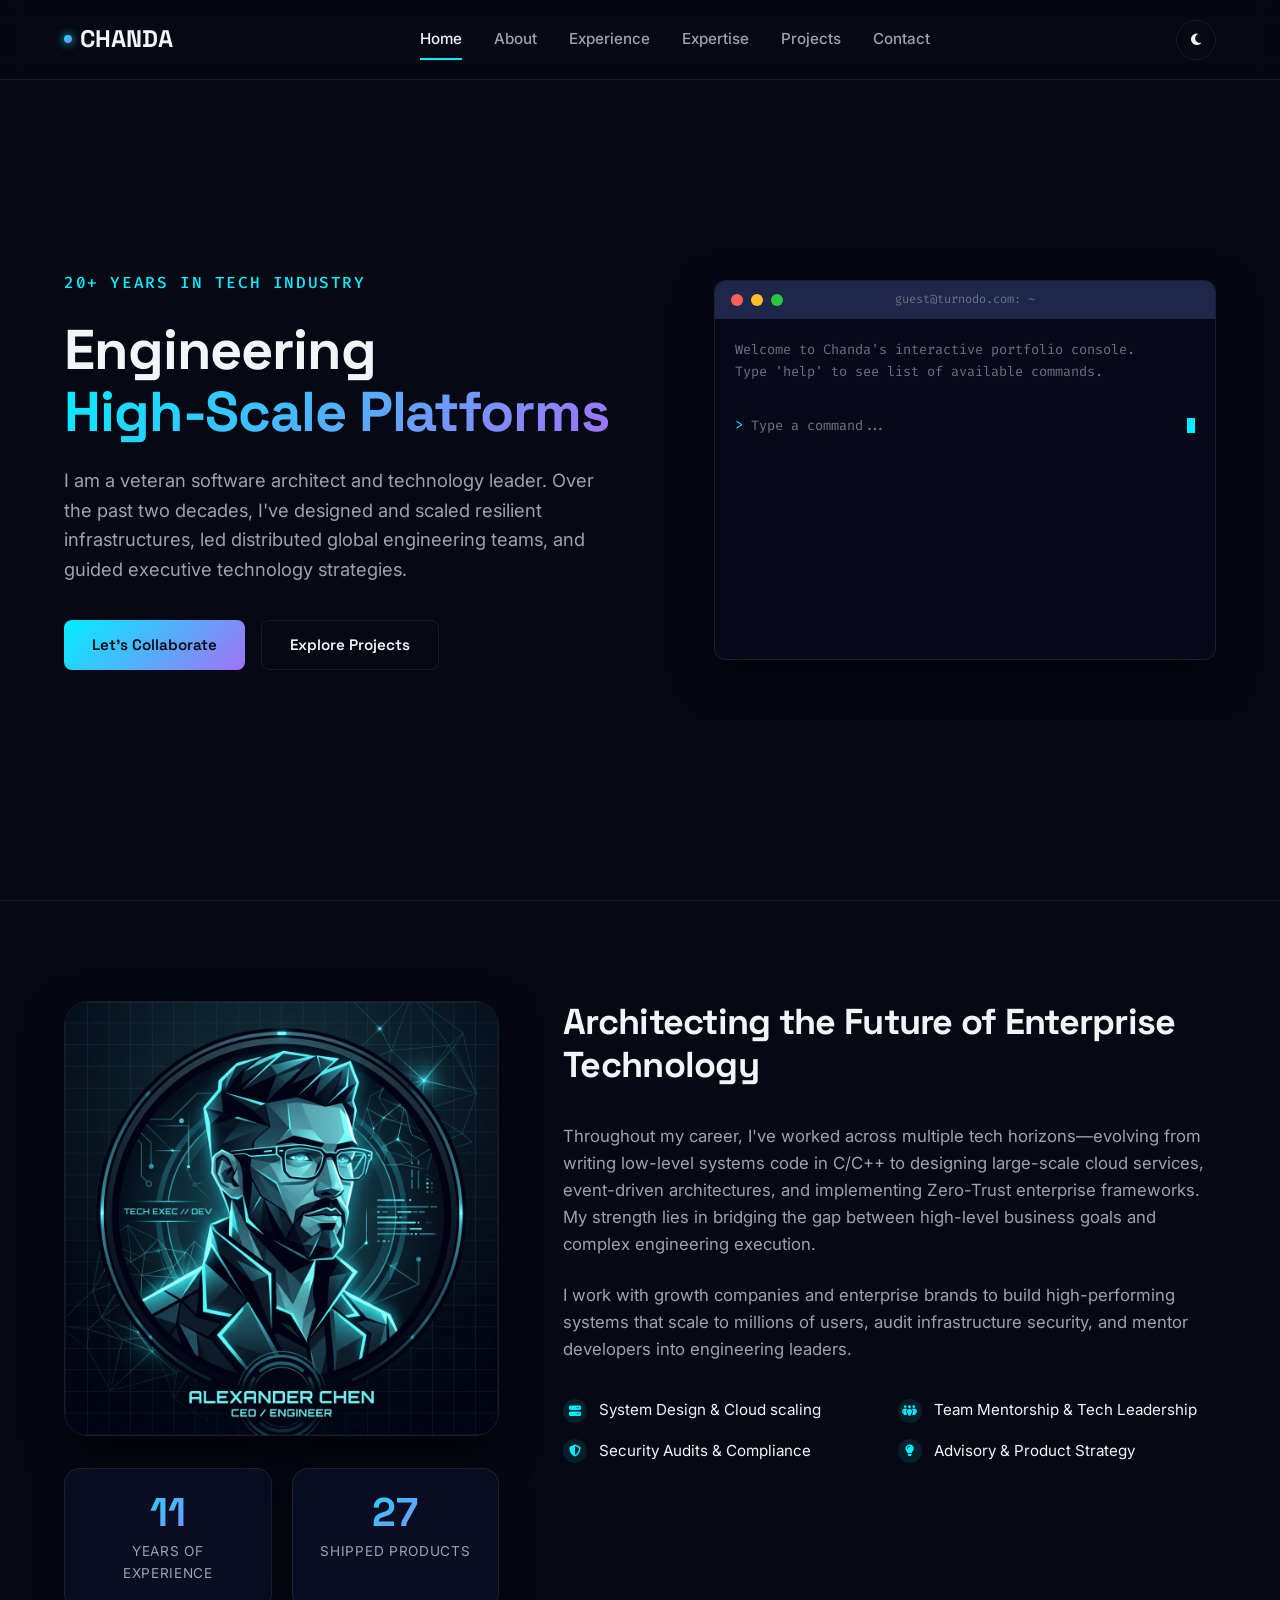
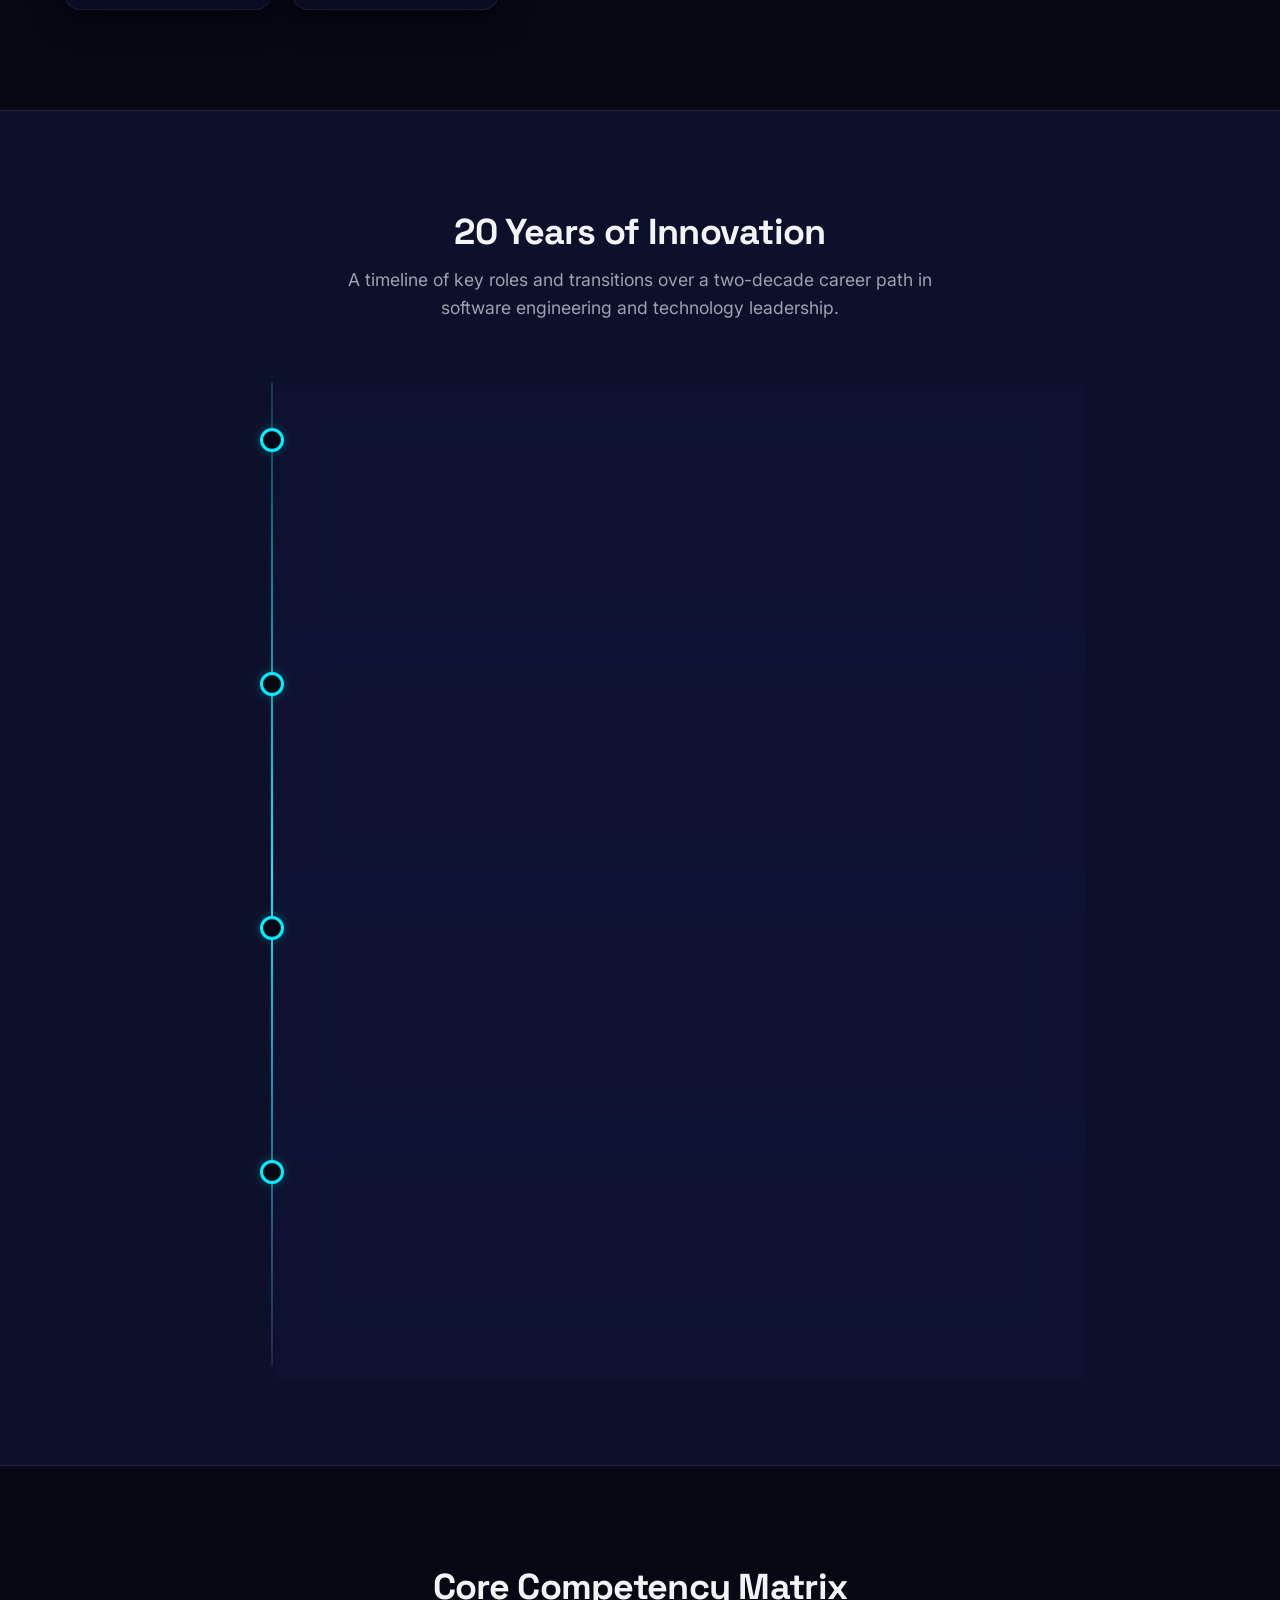
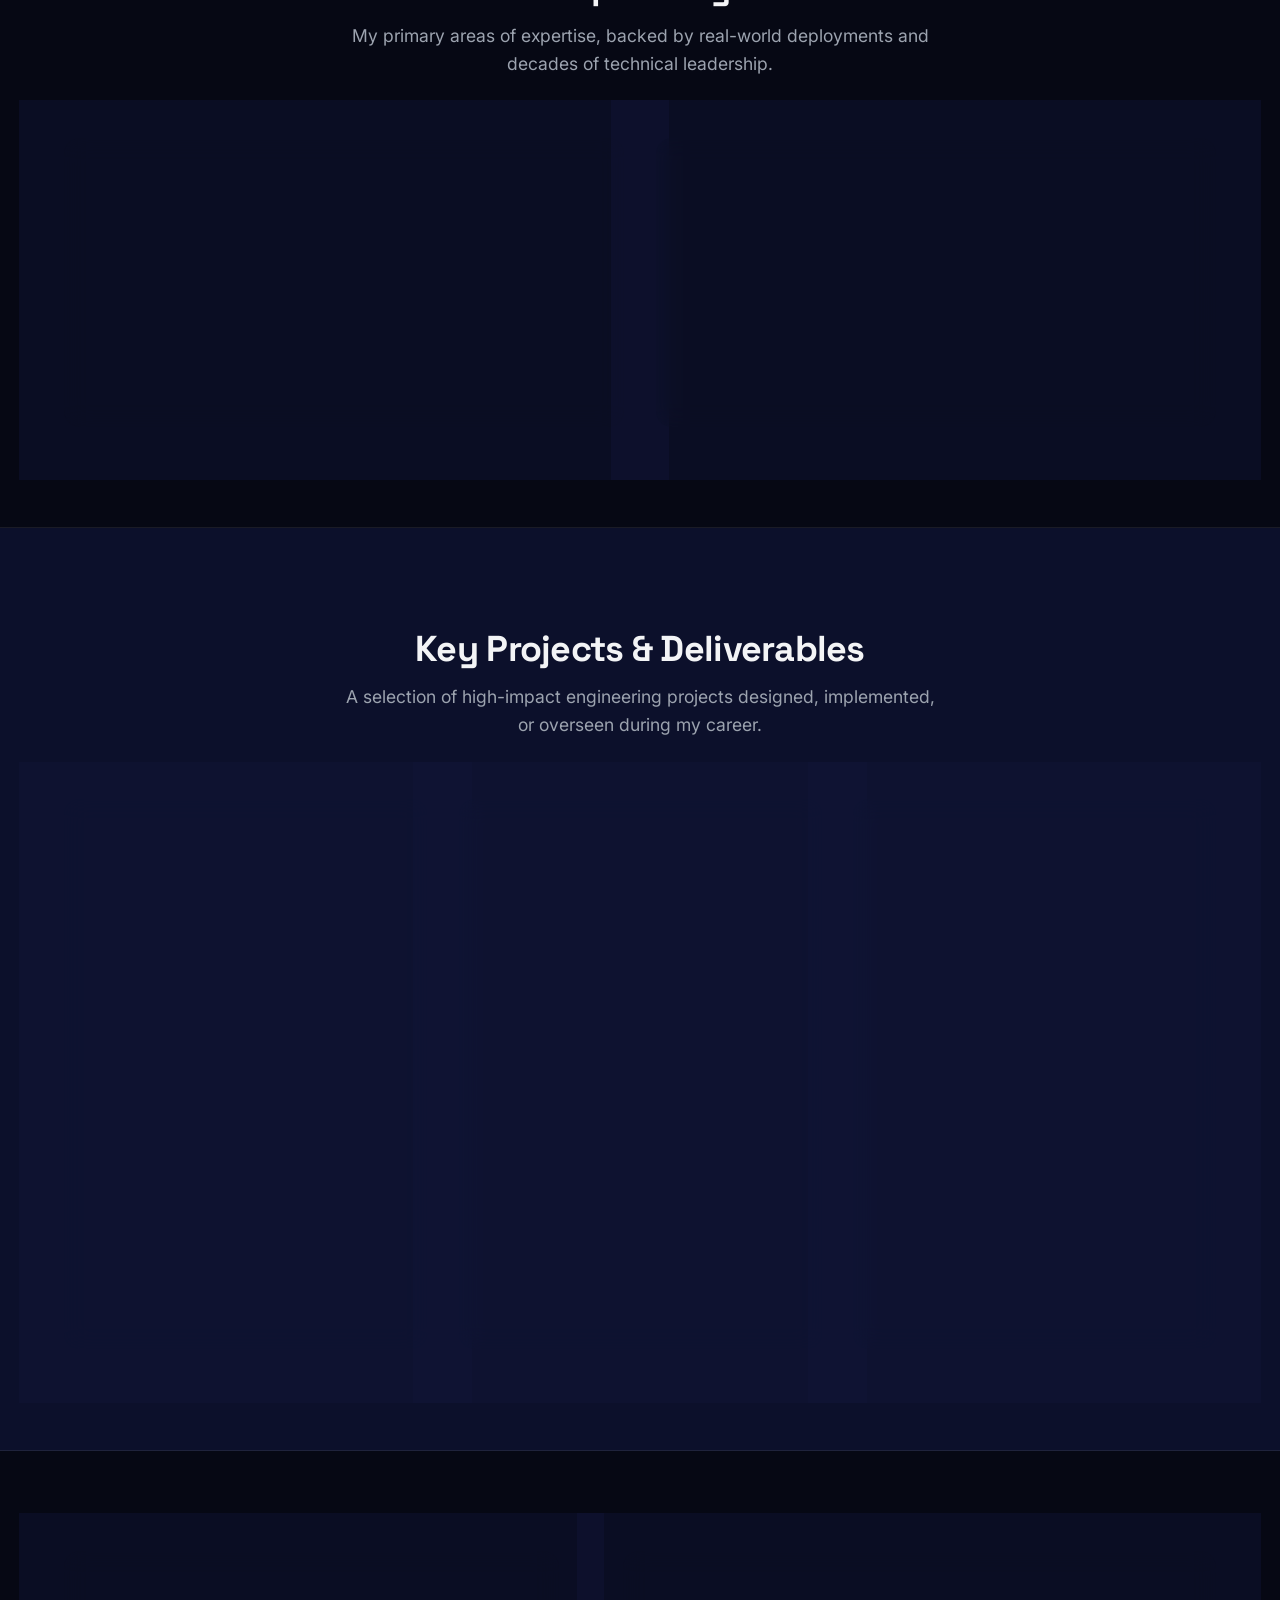
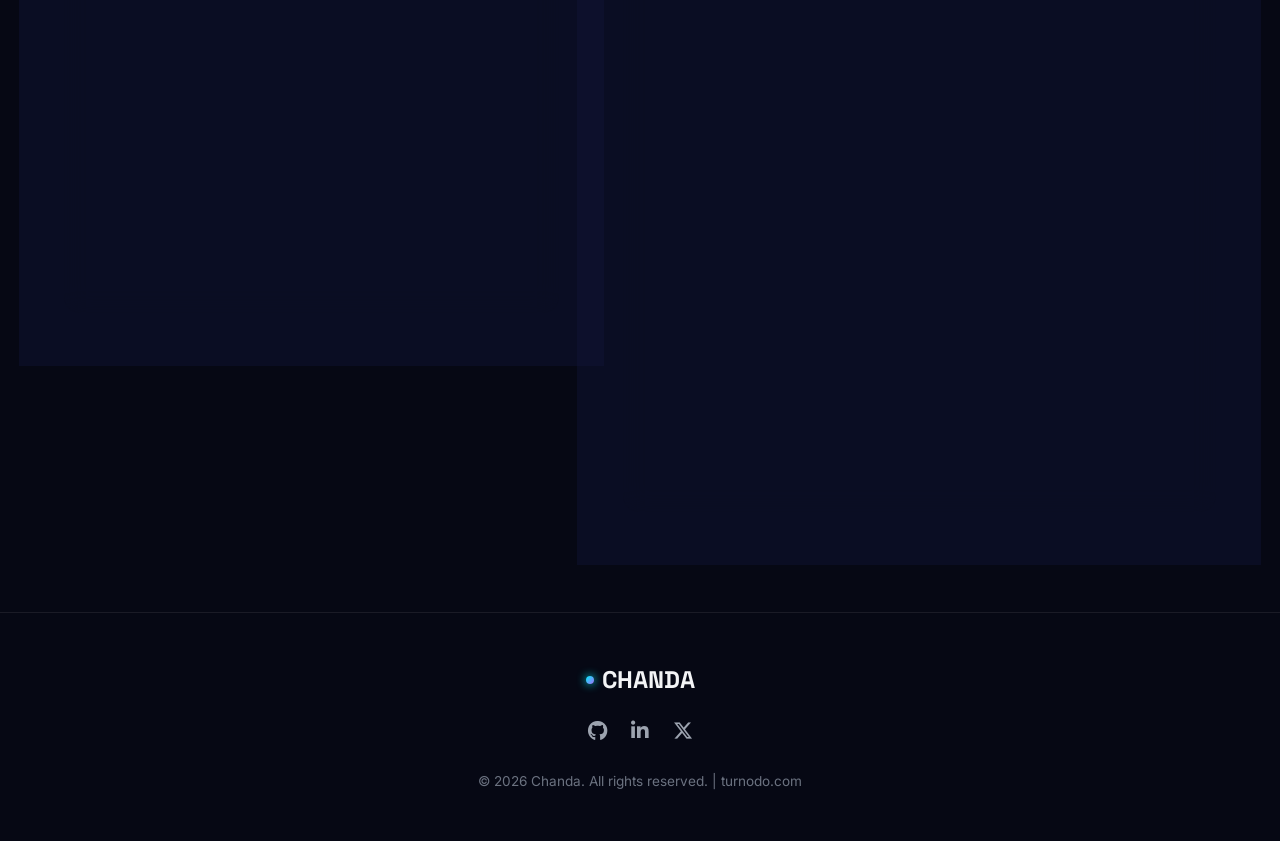
==== commit 62772759: "Revert to original dark theme (obsidian blue with cyan/violet accent glows)" ====
--- a/index.html
+++ b/index.html
@@ -1,23 +1,21 @@
 <!DOCTYPE html>
-<html lang="en" data-theme="dimmed">
-
+<html lang="en" data-theme="dark">
 <head>
   <meta charset="UTF-8">
   <meta name="viewport" content="width=device-width, initial-scale=1.0">
-  <title>Murali Chanda | Principal Architect & Tech Leader</title>
-  <meta name="description"
-    content="Personal portfolio of Chanda, a veteran software architect and tech leader with 20+ years of experience engineering high-scale distributed systems and leading teams.">
-
+  <title>Chanda | Principal Architect & Tech Leader</title>
+  <meta name="description" content="Personal portfolio of Chanda, a veteran software architect and tech leader with 20+ years of experience engineering high-scale distributed systems and leading teams.">
+  
   <!-- CSS Styles -->
   <link rel="stylesheet" href="css/style.css">
-
+  
   <!-- FontAwesome for Premium Icons -->
-  <link rel="stylesheet" href="https://cdnjs.cloudflare.com/ajax/libs/font-awesome/6.4.0/css/all.min.css"
-    integrity="sha512-iecdLmaskl7CVkqkXNQ/ZH/XLlvWZOJyj7Yy7tcenmpD1ypASozpmT/E0iPtmFIB46ZmdtAc9eNBvH0H/ZpiBw=="
-    crossorigin="anonymous" referrerpolicy="no-referrer" />
+  <link rel="stylesheet" href="https://cdnjs.cloudflare.com/ajax/libs/font-awesome/6.4.0/css/all.min.css" integrity="sha512-iecdLmaskl7CVkqkXNQ/ZH/XLlvWZOJyj7Yy7tcenmpD1ypASozpmT/E0iPtmFIB46ZmdtAc9eNBvH0H/ZpiBw==" crossorigin="anonymous" referrerpolicy="no-referrer" />
 </head>
-
-<body <!-- ------------------------------------------------------------- Navbar Header
+<body>
+
+  <!-- -------------------------------------------------------------
+       Navbar Header
   ------------------------------------------------------------- -->
   <header class="navbar" id="navbar">
     <div class="container">
@@ -25,7 +23,7 @@
         <span class="logo-dot bg-gradient-accent"></span>
         CHANDA
       </a>
-
+      
       <nav class="nav-menu" id="nav-menu">
         <a href="#home" class="nav-link active">Home</a>
         <a href="#about" class="nav-link">About</a>
@@ -34,13 +32,13 @@
         <a href="#portfolio" class="nav-link">Projects</a>
         <a href="#contact" class="nav-link">Contact</a>
       </nav>
-
+      
       <div class="nav-actions">
         <button class="theme-toggle-btn" id="theme-toggle" aria-label="Toggle theme">
           <i class="fa-solid fa-moon moon-icon"></i>
           <i class="fa-solid fa-sun sun-icon"></i>
         </button>
-
+        
         <button class="mobile-nav-toggle" id="mobile-nav-toggle" aria-label="Toggle mobile menu">
           <i class="fa-solid fa-bars"></i>
         </button>
@@ -59,16 +57,14 @@
           <span class="hero-pretitle">20+ YEARS IN TECH INDUSTRY</span>
           <h1 class="hero-title">Engineering <br><span class="text-gradient">High-Scale Platforms</span></h1>
           <p class="hero-description">
-            I am a veteran software architect and technology leader. Over the past two decades, I've designed and scaled
-            resilient infrastructures, led distributed global engineering teams, and guided executive technology
-            strategies.
+            I am a veteran software architect and technology leader. Over the past two decades, I've designed and scaled resilient infrastructures, led distributed global engineering teams, and guided executive technology strategies.
           </p>
           <div class="hero-buttons">
             <a href="#contact" class="btn btn-primary">Let's Collaborate</a>
             <a href="#portfolio" class="btn btn-secondary">Explore Projects</a>
           </div>
         </div>
-
+        
         <div class="hero-terminal">
           <div class="terminal-window glass-panel">
             <div class="terminal-header">
@@ -84,7 +80,7 @@
                 Welcome to Chanda's interactive portfolio console.<br>
                 Type 'help' to see list of available commands.<br>&nbsp;
               </div>
-
+              
               <div class="terminal-input-line">
                 <span class="terminal-prompt">></span>
                 <input type="text" id="terminal-input" placeholder="Type a command..." autocomplete="off" autofocus>
@@ -118,20 +114,16 @@
             </div>
           </div>
         </div>
-
+        
         <div class="about-text">
           <h2 class="section-title">Architecting the Future of Enterprise Technology</h2>
           <p class="about-paragraph">
-            Throughout my career, I've worked across multiple tech horizons—evolving from writing low-level systems code
-            in C/C++ to designing large-scale cloud services, event-driven architectures, and implementing Zero-Trust
-            enterprise frameworks. My strength lies in bridging the gap between high-level business goals and complex
-            engineering execution.
+            Throughout my career, I've worked across multiple tech horizons—evolving from writing low-level systems code in C/C++ to designing large-scale cloud services, event-driven architectures, and implementing Zero-Trust enterprise frameworks. My strength lies in bridging the gap between high-level business goals and complex engineering execution.
           </p>
           <p class="about-paragraph">
-            I work with growth companies and enterprise brands to build high-performing systems that scale to millions
-            of users, audit infrastructure security, and mentor developers into engineering leaders.
+            I work with growth companies and enterprise brands to build high-performing systems that scale to millions of users, audit infrastructure security, and mentor developers into engineering leaders.
           </p>
-
+          
           <div class="about-bullet-grid">
             <div class="about-bullet">
               <span class="about-bullet-icon"><i class="fa-solid fa-server"></i></span>
@@ -162,10 +154,9 @@
     <div class="container">
       <div style="text-align: center;">
         <h2 class="section-title">20 Years of Innovation</h2>
-        <p class="section-subtitle" style="margin-left: auto; margin-right: auto;">A timeline of key roles and
-          transitions over a two-decade career path in software engineering and technology leadership.</p>
-      </div>
-
+        <p class="section-subtitle" style="margin-left: auto; margin-right: auto;">A timeline of key roles and transitions over a two-decade career path in software engineering and technology leadership.</p>
+      </div>
+      
       <div class="timeline-container">
         <!-- Milestone 1 -->
         <div class="timeline-item">
@@ -177,12 +168,11 @@
             </div>
             <h3 class="timeline-title-text">Principal Architect & Tech Advisor</h3>
             <p class="timeline-desc">
-              Providing strategic architectural consulting and fractional CTO advisory for enterprise scale-ups. Leading
-              zero-trust infrastructure initiatives and auditing cloud deployments for high compliance standards.
-            </p>
-          </div>
-        </div>
-
+              Providing strategic architectural consulting and fractional CTO advisory for enterprise scale-ups. Leading zero-trust infrastructure initiatives and auditing cloud deployments for high compliance standards.
+            </p>
+          </div>
+        </div>
+        
         <!-- Milestone 2 -->
         <div class="timeline-item">
           <div class="timeline-dot"></div>
@@ -193,13 +183,11 @@
             </div>
             <h3 class="timeline-title-text">Director of Software Engineering</h3>
             <p class="timeline-desc">
-              Managed distributed engineering groups totaling 40+ developers. Oversaw the migration of core systems to
-              multi-cloud setups, resulting in a 35% infrastructure cost reduction and a boost to 99.99% system
-              availability.
-            </p>
-          </div>
-        </div>
-
+              Managed distributed engineering groups totaling 40+ developers. Oversaw the migration of core systems to multi-cloud setups, resulting in a 35% infrastructure cost reduction and a boost to 99.99% system availability.
+            </p>
+          </div>
+        </div>
+        
         <!-- Milestone 3 -->
         <div class="timeline-item">
           <div class="timeline-dot"></div>
@@ -210,12 +198,11 @@
             </div>
             <h3 class="timeline-title-text">Tech Lead - Distributed Datastores</h3>
             <p class="timeline-desc">
-              Led a team of core infrastructure engineers building custom middleware to manage high-throughput data
-              streams. Handled scaling issues for datastores serving over 10 million daily active users.
-            </p>
-          </div>
-        </div>
-
+              Led a team of core infrastructure engineers building custom middleware to manage high-throughput data streams. Handled scaling issues for datastores serving over 10 million daily active users.
+            </p>
+          </div>
+        </div>
+        
         <!-- Milestone 4 -->
         <div class="timeline-item">
           <div class="timeline-dot"></div>
@@ -226,8 +213,7 @@
             </div>
             <h3 class="timeline-title-text">Senior Backend Developer</h3>
             <p class="timeline-desc">
-              Designed and built reliable, low-latency microservices using Java and C++. Integrated early AWS cloud
-              services and developed background processing services.
+              Designed and built reliable, low-latency microservices using Java and C++. Integrated early AWS cloud services and developed background processing services.
             </p>
           </div>
         </div>
@@ -242,10 +228,9 @@
     <div class="container">
       <div style="text-align: center;">
         <h2 class="section-title">Core Competency Matrix</h2>
-        <p class="section-subtitle" style="margin-left: auto; margin-right: auto;">My primary areas of expertise, backed
-          by real-world deployments and decades of technical leadership.</p>
-      </div>
-
+        <p class="section-subtitle" style="margin-left: auto; margin-right: auto;">My primary areas of expertise, backed by real-world deployments and decades of technical leadership.</p>
+      </div>
+      
       <div class="skills-grid">
         <!-- Category 1: System Design -->
         <div class="skill-category glass-panel">
@@ -283,7 +268,7 @@
             </div>
           </div>
         </div>
-
+        
         <!-- Category 2: Leadership -->
         <div class="skill-category glass-panel">
           <div class="skill-category-header">
@@ -331,10 +316,9 @@
     <div class="container">
       <div style="text-align: center;">
         <h2 class="section-title">Key Projects & Deliverables</h2>
-        <p class="section-subtitle" style="margin-left: auto; margin-right: auto;">A selection of high-impact
-          engineering projects designed, implemented, or overseen during my career.</p>
-      </div>
-
+        <p class="section-subtitle" style="margin-left: auto; margin-right: auto;">A selection of high-impact engineering projects designed, implemented, or overseen during my career.</p>
+      </div>
+      
       <div class="portfolio-grid">
         <!-- Project 1 -->
         <div class="project-card glass-panel">
@@ -348,13 +332,12 @@
             </div>
             <h3 class="project-title">Enterprise Cloud Transformation</h3>
             <p class="project-desc">
-              Oversaw the migration of a legacy monolithic stack to an AWS-hosted Kubernetes platform. Achieved
-              sub-second response times globally and a 40% reduction in cloud hosting bills.
+              Oversaw the migration of a legacy monolithic stack to an AWS-hosted Kubernetes platform. Achieved sub-second response times globally and a 40% reduction in cloud hosting bills.
             </p>
             <a href="#contact" class="project-link">Request case study <span>&rarr;</span></a>
           </div>
         </div>
-
+        
         <!-- Project 2 -->
         <div class="project-card glass-panel">
           <div class="project-image-wrapper">
@@ -367,13 +350,12 @@
             </div>
             <h3 class="project-title">High-Throughput Middleware</h3>
             <p class="project-desc">
-              Developed custom event-driven message brokers designed to process over 1.2 billion events daily with
-              sub-millisecond tail latencies. Resolves complex data sequencing challenges.
+              Developed custom event-driven message brokers designed to process over 1.2 billion events daily with sub-millisecond tail latencies. Resolves complex data sequencing challenges.
             </p>
             <a href="#contact" class="project-link">Request case study <span>&rarr;</span></a>
           </div>
         </div>
-
+        
         <!-- Project 3 -->
         <div class="project-card glass-panel">
           <div class="project-image-wrapper">
@@ -386,8 +368,7 @@
             </div>
             <h3 class="project-title">AI-Powered Predictive Engine</h3>
             <p class="project-desc">
-              Designed the backend MLOps data pipeline for a predictive analytics engine, feeding high-throughput
-              database metrics into machine learning models for proactive threat detection.
+              Designed the backend MLOps data pipeline for a predictive analytics engine, feeding high-throughput database metrics into machine learning models for proactive threat detection.
             </p>
             <a href="#contact" class="project-link">Request case study <span>&rarr;</span></a>
           </div>
@@ -406,10 +387,9 @@
           <div class="contact-card glass-panel">
             <h2 class="contact-heading">Let's Connect</h2>
             <p class="contact-text">
-              Whether you are looking to scale your core backend architecture, need security and operations compliance
-              auditing, or seek senior technical advisory, I would love to hear from you.
-            </p>
-
+              Whether you are looking to scale your core backend architecture, need security and operations compliance auditing, or seek senior technical advisory, I would love to hear from you.
+            </p>
+            
             <div class="contact-methods">
               <div class="contact-method-item">
                 <span class="contact-icon-box bg-gradient-accent"><i class="fa-solid fa-envelope"></i></span>
@@ -428,11 +408,10 @@
             </div>
           </div>
         </div>
-
-        <form class="contact-form glass-panel" id="contact-form" action="#" method="POST"
-          onsubmit="event.preventDefault(); alert('Message sending simulation: This template will submit inputs once actual mailer details are configured.');">
+        
+        <form class="contact-form glass-panel" id="contact-form" action="#" method="POST" onsubmit="event.preventDefault(); alert('Message sending simulation: This template will submit inputs once actual mailer details are configured.');">
           <h2 class="contact-heading">Send a Message</h2>
-
+          
           <div class="form-group-row">
             <div class="form-group">
               <label for="form-name">Name</label>
@@ -443,18 +422,17 @@
               <input type="email" id="form-email" class="form-control" placeholder="your.name@domain.com" required>
             </div>
           </div>
-
+          
           <div class="form-group">
             <label for="form-subject">Subject</label>
             <input type="text" id="form-subject" class="form-control" placeholder="Discussion Topic" required>
           </div>
-
+          
           <div class="form-group">
             <label for="form-message">Message</label>
-            <textarea id="form-message" class="form-control" placeholder="Hi Chanda, I'd like to discuss a project..."
-              required></textarea>
-          </div>
-
+            <textarea id="form-message" class="form-control" placeholder="Hi Chanda, I'd like to discuss a project..." required></textarea>
+          </div>
+          
           <button type="submit" class="btn btn-primary" style="width: 100%;">Send Message</button>
         </form>
       </div>
@@ -470,16 +448,13 @@
         <span class="logo-dot bg-gradient-accent"></span>
         CHANDA
       </div>
-
+      
       <div class="footer-socials">
-        <a href="https://github.com/muralichanda" target="_blank" class="social-icon" aria-label="GitHub Profile"><i
-            class="fa-brands fa-github"></i></a>
-        <a href="https://linkedin.com" target="_blank" class="social-icon" aria-label="LinkedIn Profile"><i
-            class="fa-brands fa-linkedin-in"></i></a>
-        <a href="https://twitter.com" target="_blank" class="social-icon" aria-label="Twitter/X Profile"><i
-            class="fa-brands fa-x-twitter"></i></a>
-      </div>
-
+        <a href="https://github.com/muralichanda" target="_blank" class="social-icon" aria-label="GitHub Profile"><i class="fa-brands fa-github"></i></a>
+        <a href="https://linkedin.com" target="_blank" class="social-icon" aria-label="LinkedIn Profile"><i class="fa-brands fa-linkedin-in"></i></a>
+        <a href="https://twitter.com" target="_blank" class="social-icon" aria-label="Twitter/X Profile"><i class="fa-brands fa-x-twitter"></i></a>
+      </div>
+      
       <div class="footer-copyright">
         &copy; 2026 Chanda. All rights reserved. | turnodo.com
       </div>
@@ -489,5 +464,4 @@
   <!-- Scripts -->
   <script src="js/script.js"></script>
 </body>
-
 </html>
--- a/css/style.css
+++ b/css/style.css
@@ -7,30 +7,30 @@
    Design Tokens & CSS Variables
 ------------------------------------------------------------- */
 :root {
-  /* Colors - Dimmed Slate Mode (Default) - High-End & Soft on the Eyes */
-  --bg-primary: #22272e;        /* Dark Slate Gray */
-  --bg-secondary: #1c2128;      /* Slightly Darker Slate */
-  --bg-card: rgba(45, 51, 59, 0.6); /* Translucent Card panels */
-  --bg-card-hover: rgba(55, 62, 71, 0.8);
-  --border-color: rgba(68, 76, 86, 0.4);
-  --border-color-hover: rgba(83, 155, 245, 0.4); /* Pastel Blue glow */
-  
-  --text-primary: #adbac7;      /* Softer Light text */
-  --text-secondary: #768390;    /* Muted Blue-Gray text */
-  --text-muted: #57606a;
-  
-  --accent-primary: #539bf5;    /* Pastel Blue */
-  --accent-primary-rgb: 83, 155, 245;
-  --accent-secondary: #b392f0;  /* Pastel Lavender */
-  --accent-secondary-rgb: 179, 146, 240;
-  
-  --terminal-header: #2d333b;
-  --terminal-bg: rgba(28, 33, 40, 0.95);
-  
-  --shadow-sm: 0 2px 8px rgba(0, 0, 0, 0.15);
-  --shadow-md: 0 8px 30px rgba(0, 0, 0, 0.2);
-  --shadow-lg: 0 16px 40px rgba(0, 0, 0, 0.3);
-  --glow-shadow: 0 0 20px rgba(83, 155, 245, 0.08);
+  /* Colors - Dark Mode (Default) */
+  --bg-primary: #060814;
+  --bg-secondary: #0c102b;
+  --bg-card: rgba(18, 24, 58, 0.4);
+  --bg-card-hover: rgba(26, 34, 78, 0.6);
+  --border-color: rgba(255, 255, 255, 0.08);
+  --border-color-hover: rgba(0, 240, 255, 0.3);
+  
+  --text-primary: #f3f4f6;
+  --text-secondary: #9ca3af;
+  --text-muted: #6b7280;
+  
+  --accent-primary: #00f0ff;
+  --accent-primary-rgb: 0, 240, 255;
+  --accent-secondary: #a370f7;
+  --accent-secondary-rgb: 163, 112, 247;
+  
+  --terminal-header: #1e264a;
+  --terminal-bg: rgba(7, 9, 26, 0.9);
+  
+  --shadow-sm: 0 2px 8px rgba(0, 0, 0, 0.5);
+  --shadow-md: 0 8px 30px rgba(0, 0, 0, 0.6);
+  --shadow-lg: 0 16px 40px rgba(0, 0, 0, 0.7);
+  --glow-shadow: 0 0 20px rgba(0, 240, 255, 0.15);
 
   /* Fonts */
   --font-headings: 'Space Grotesk', sans-serif;
@@ -43,30 +43,30 @@
   --transition-slow: 0.5s cubic-bezier(0.4, 0, 0.2, 1);
 }
 
-/* Softer Light Mode Variables Override */
+/* Light Mode Variables Override */
 [data-theme="light"] {
-  --bg-primary: #edf0f3;        /* Soft platinum-zinc, not pure bright white */
-  --bg-secondary: #e2e8f0;      /* Slightly darker slate separator background */
-  --bg-card: rgba(255, 255, 255, 0.8);
+  --bg-primary: #f8fafc;
+  --bg-secondary: #f1f5f9;
+  --bg-card: rgba(255, 255, 255, 0.75);
   --bg-card-hover: rgba(255, 255, 255, 0.95);
-  --border-color: rgba(15, 23, 42, 0.08);
+  --border-color: rgba(0, 0, 0, 0.06);
   --border-color-hover: rgba(13, 148, 136, 0.3);
   
-  --text-primary: #1f2937;      /* Clean Dark text */
-  --text-secondary: #4b5563;    /* Softer body text */
-  --text-muted: #9ca3af;
-  
-  --accent-primary: #0d9488;    /* Muted Teal */
+  --text-primary: #0f172a;
+  --text-secondary: #475569;
+  --text-muted: #64748b;
+  
+  --accent-primary: #0d9488;
   --accent-primary-rgb: 13, 148, 136;
-  --accent-secondary: #6d28d9;  /* Muted Indigo-Violet */
-  --accent-secondary-rgb: 109, 40, 217;
-  
-  --terminal-header: #d1d5db;
-  --terminal-bg: rgba(243, 244, 246, 0.95);
-  
-  --shadow-sm: 0 2px 8px rgba(15, 23, 42, 0.04);
-  --shadow-md: 0 8px 30px rgba(15, 23, 42, 0.06);
-  --shadow-lg: 0 16px 40px rgba(15, 23, 42, 0.08);
+  --accent-secondary: #7c3aed;
+  --accent-secondary-rgb: 124, 58, 237;
+  
+  --terminal-header: #e2e8f0;
+  --terminal-bg: rgba(248, 250, 252, 0.95);
+  
+  --shadow-sm: 0 2px 8px rgba(0, 0, 0, 0.05);
+  --shadow-md: 0 8px 30px rgba(0, 0, 0, 0.08);
+  --shadow-lg: 0 16px 40px rgba(0, 0, 0, 0.12);
   --glow-shadow: 0 0 20px rgba(13, 148, 136, 0.1);
 }
 
@@ -499,7 +499,7 @@
   background: var(--terminal-bg);
   padding: 20px;
   overflow-y: auto;
-  color: #6cb6ff;
+  color: #38bdf8;
   display: flex;
   flex-direction: column;
   gap: 10px;
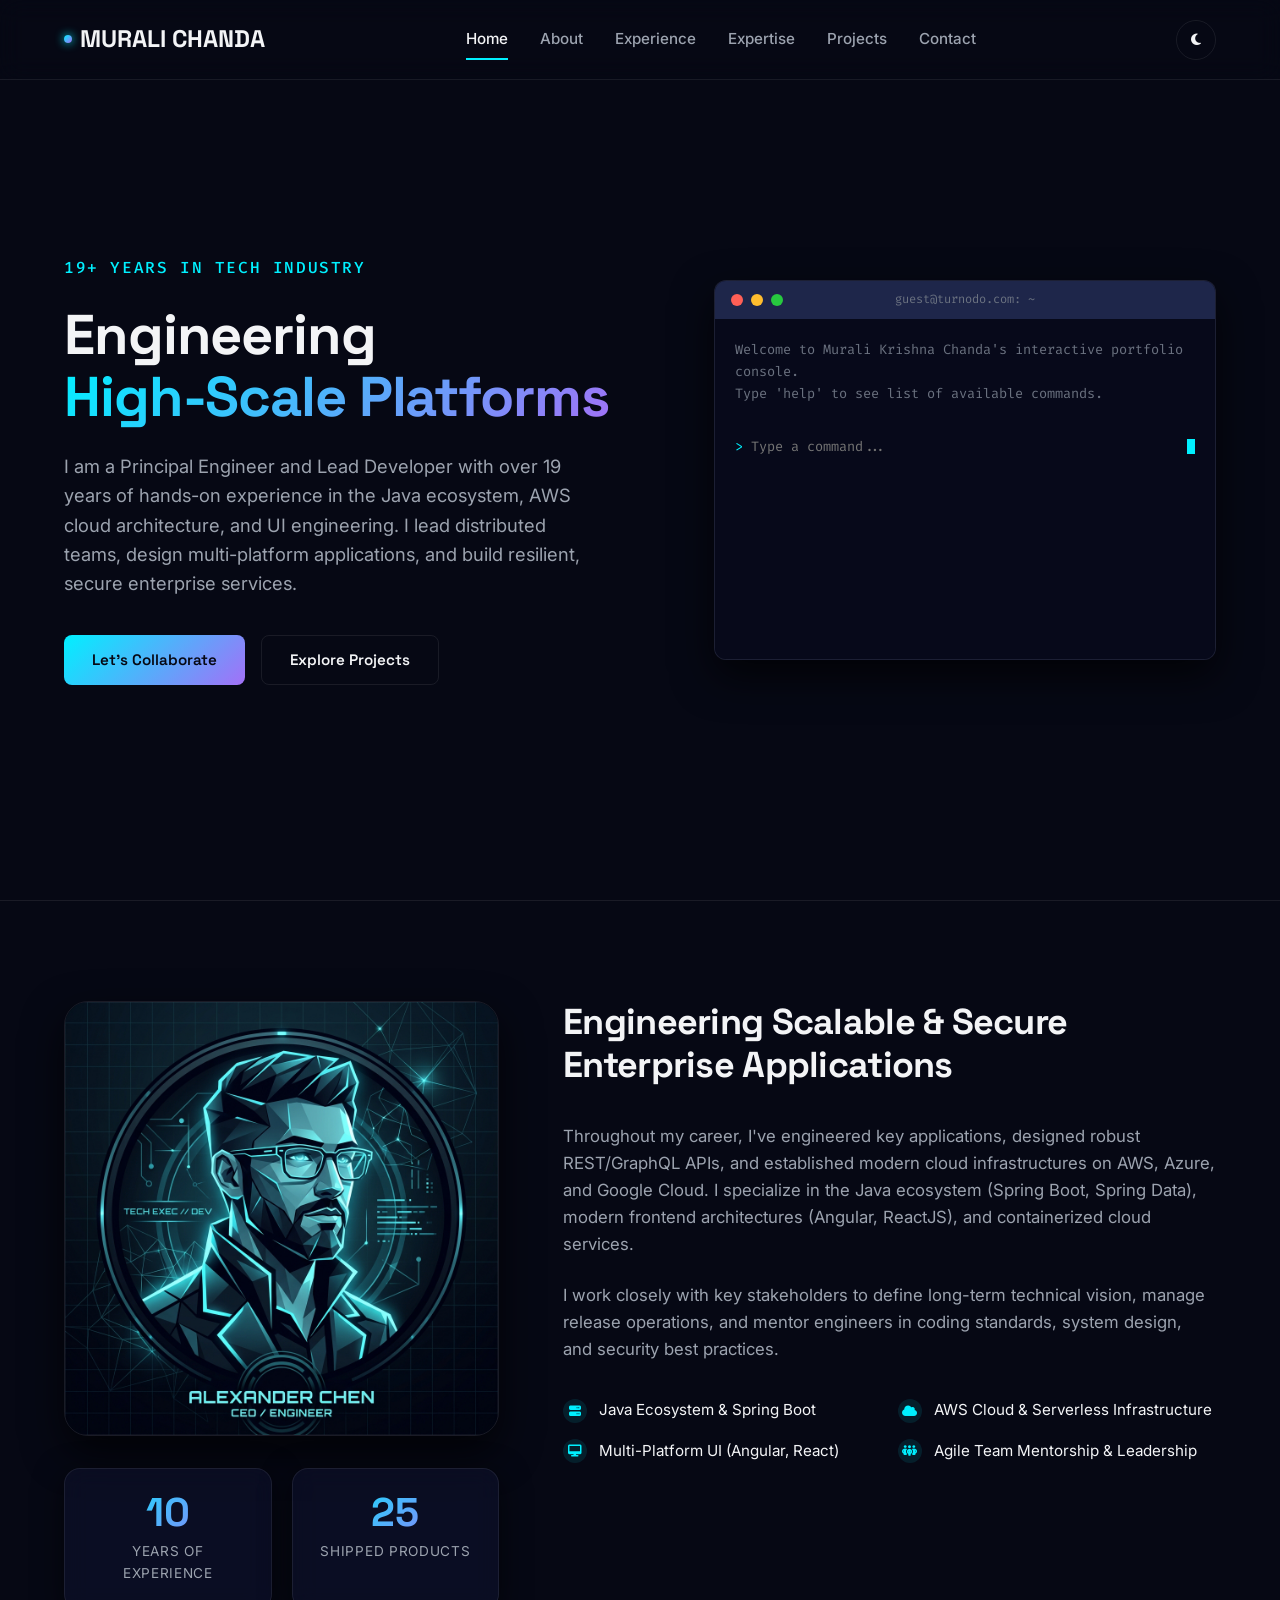
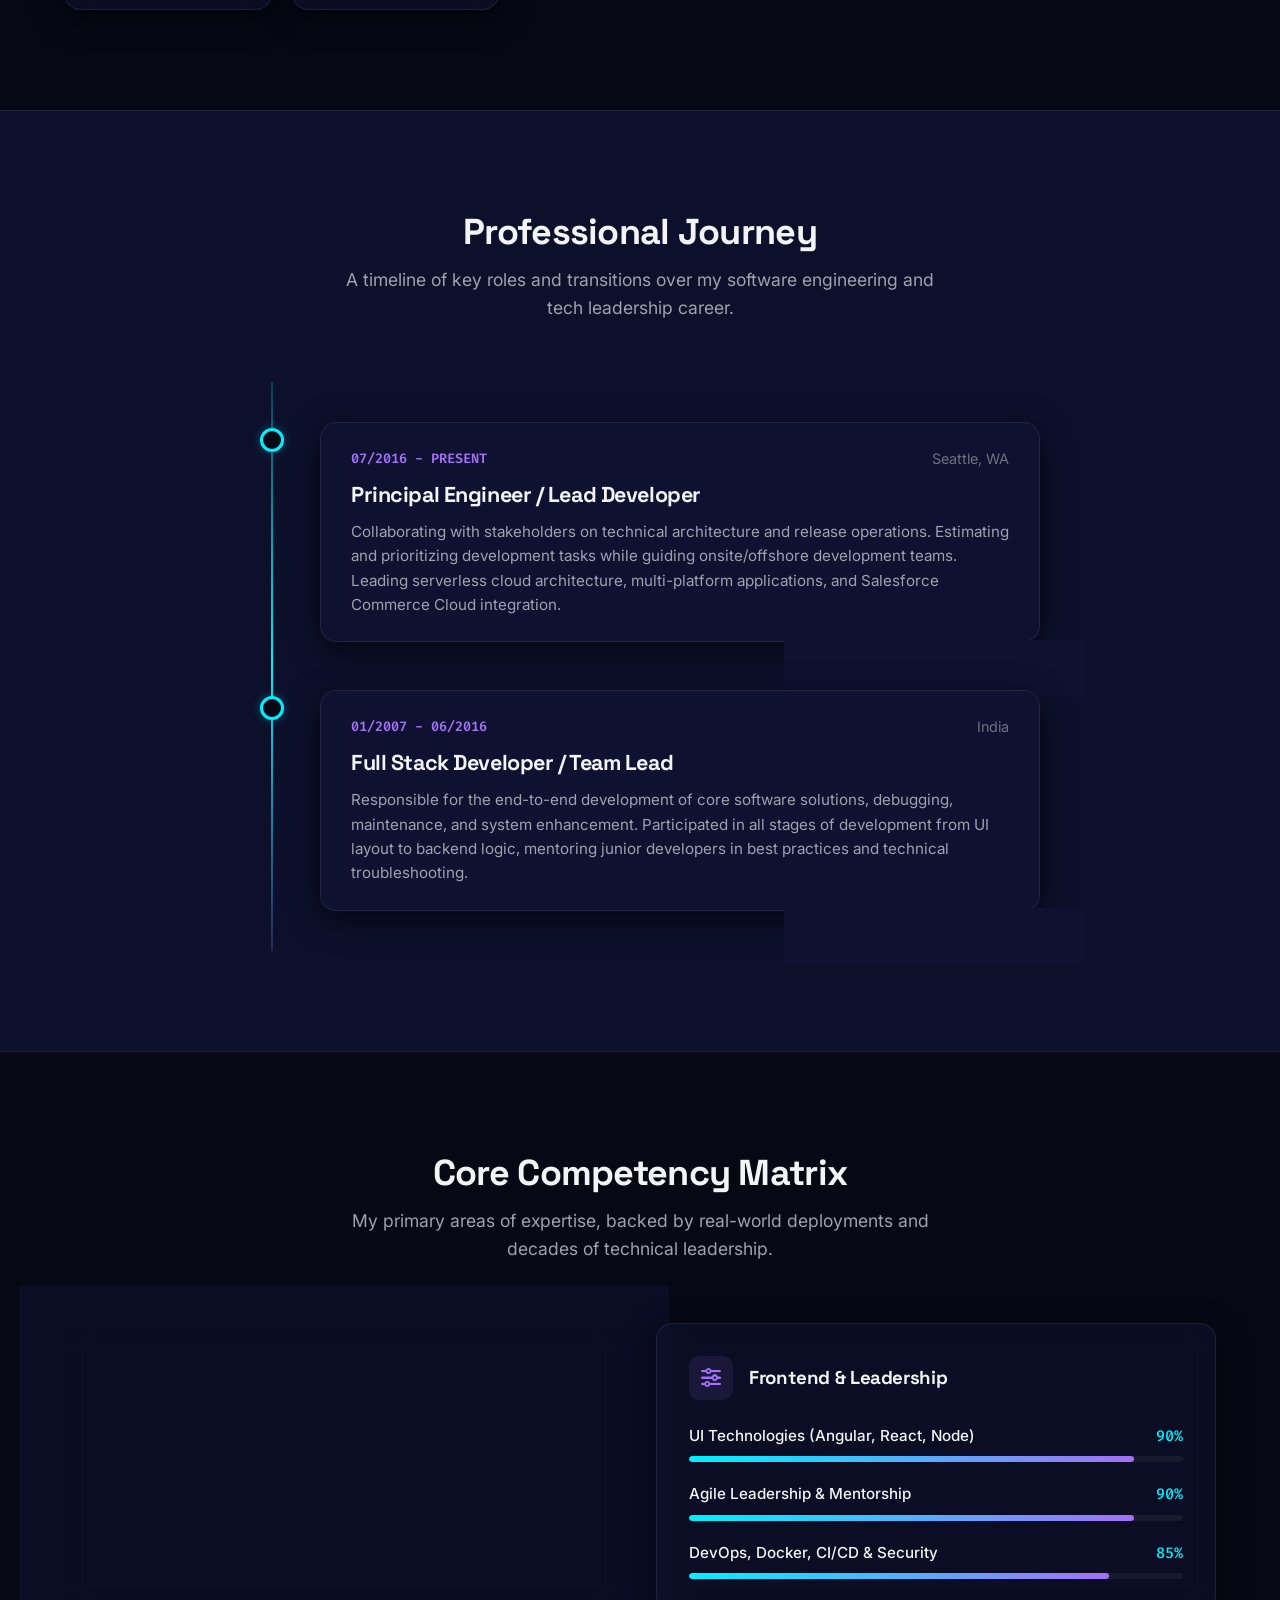
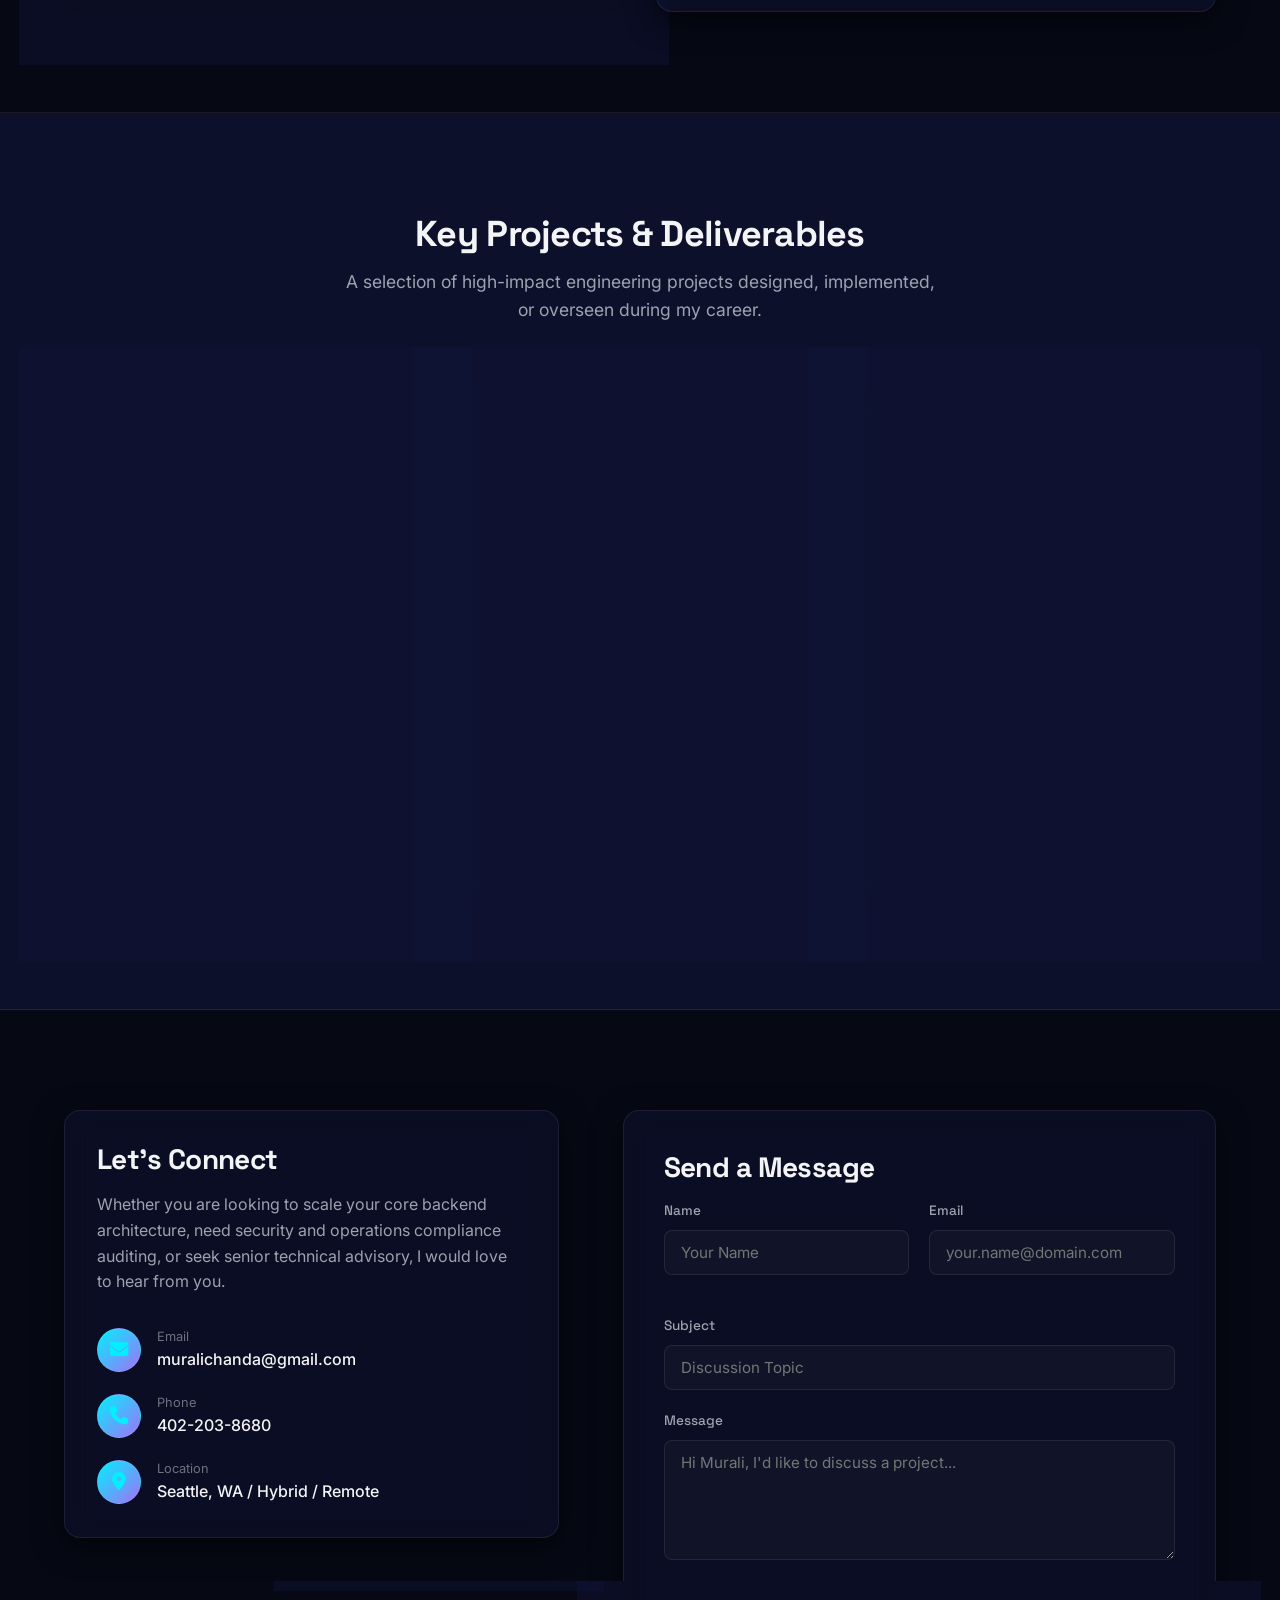
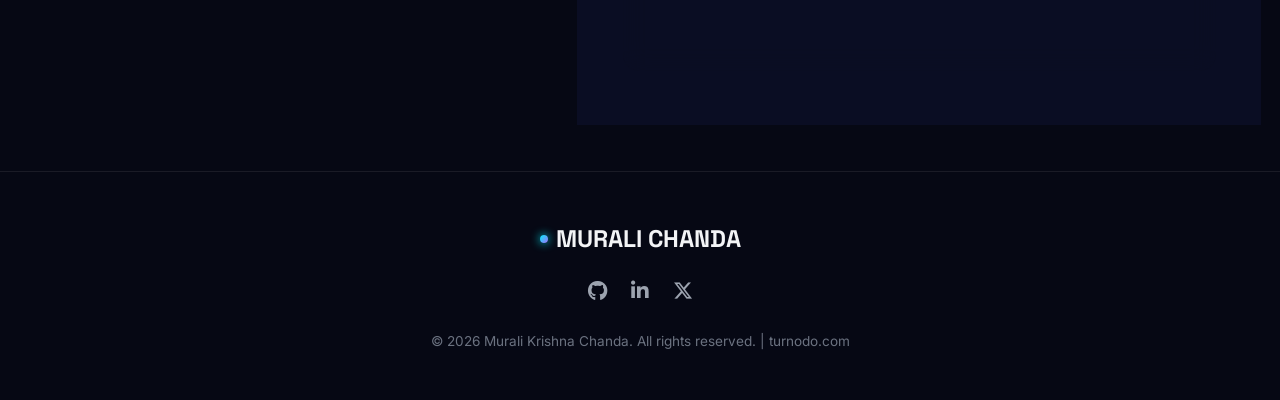
==== commit b3c9dd76: "Populate portfolio template with Murali Krishna Chanda's professional resume content" ====
--- a/index.html
+++ b/index.html
@@ -3,8 +3,8 @@
 <head>
   <meta charset="UTF-8">
   <meta name="viewport" content="width=device-width, initial-scale=1.0">
-  <title>Chanda | Principal Architect & Tech Leader</title>
-  <meta name="description" content="Personal portfolio of Chanda, a veteran software architect and tech leader with 20+ years of experience engineering high-scale distributed systems and leading teams.">
+  <title>Murali Krishna Chanda | Principal Engineer & Lead Developer</title>
+  <meta name="description" content="Personal portfolio of Murali Krishna Chanda, a veteran principal engineer and lead developer with 19+ years of experience engineering high-scale Java systems, AWS cloud setups, and leading teams.">
   
   <!-- CSS Styles -->
   <link rel="stylesheet" href="css/style.css">
@@ -21,7 +21,7 @@
     <div class="container">
       <a href="#home" class="logo" id="logo-link">
         <span class="logo-dot bg-gradient-accent"></span>
-        CHANDA
+        MURALI CHANDA
       </a>
       
       <nav class="nav-menu" id="nav-menu">
@@ -54,10 +54,10 @@
     <div class="container">
       <div class="hero-grid">
         <div class="hero-content">
-          <span class="hero-pretitle">20+ YEARS IN TECH INDUSTRY</span>
+          <span class="hero-pretitle">19+ YEARS IN TECH INDUSTRY</span>
           <h1 class="hero-title">Engineering <br><span class="text-gradient">High-Scale Platforms</span></h1>
           <p class="hero-description">
-            I am a veteran software architect and technology leader. Over the past two decades, I've designed and scaled resilient infrastructures, led distributed global engineering teams, and guided executive technology strategies.
+            I am a Principal Engineer and Lead Developer with over 19 years of hands-on experience in the Java ecosystem, AWS cloud architecture, and UI engineering. I lead distributed teams, design multi-platform applications, and build resilient, secure enterprise services.
           </p>
           <div class="hero-buttons">
             <a href="#contact" class="btn btn-primary">Let's Collaborate</a>
@@ -77,7 +77,7 @@
             </div>
             <div class="terminal-body" id="terminal-body">
               <div class="terminal-welcome">
-                Welcome to Chanda's interactive portfolio console.<br>
+                Welcome to Murali Krishna Chanda's interactive portfolio console.<br>
                 Type 'help' to see list of available commands.<br>&nbsp;
               </div>
               
@@ -101,11 +101,11 @@
       <div class="about-grid">
         <div class="about-visual">
           <div class="avatar-wrapper">
-            <img src="assets/avatar.png" alt="Chanda Profile Avatar">
+            <img src="assets/avatar.png" alt="Murali Krishna Chanda Profile Avatar">
           </div>
           <div class="stats-grid">
             <div class="stat-card glass-panel">
-              <div class="stat-number text-gradient" id="years-stat" data-count="20">0+</div>
+              <div class="stat-number text-gradient" id="years-stat" data-count="19">0+</div>
               <div class="stat-label">Years of Experience</div>
             </div>
             <div class="stat-card glass-panel">
@@ -116,30 +116,30 @@
         </div>
         
         <div class="about-text">
-          <h2 class="section-title">Architecting the Future of Enterprise Technology</h2>
+          <h2 class="section-title">Engineering Scalable & Secure Enterprise Applications</h2>
           <p class="about-paragraph">
-            Throughout my career, I've worked across multiple tech horizons—evolving from writing low-level systems code in C/C++ to designing large-scale cloud services, event-driven architectures, and implementing Zero-Trust enterprise frameworks. My strength lies in bridging the gap between high-level business goals and complex engineering execution.
+            Throughout my career, I've engineered key applications, designed robust REST/GraphQL APIs, and established modern cloud infrastructures on AWS, Azure, and Google Cloud. I specialize in the Java ecosystem (Spring Boot, Spring Data), modern frontend architectures (Angular, ReactJS), and containerized cloud services.
           </p>
           <p class="about-paragraph">
-            I work with growth companies and enterprise brands to build high-performing systems that scale to millions of users, audit infrastructure security, and mentor developers into engineering leaders.
+            I work closely with key stakeholders to define long-term technical vision, manage release operations, and mentor engineers in coding standards, system design, and security best practices.
           </p>
           
           <div class="about-bullet-grid">
             <div class="about-bullet">
               <span class="about-bullet-icon"><i class="fa-solid fa-server"></i></span>
-              <span>System Design & Cloud scaling</span>
+              <span>Java Ecosystem & Spring Boot</span>
+            </div>
+            <div class="about-bullet">
+              <span class="about-bullet-icon"><i class="fa-solid fa-cloud"></i></span>
+              <span>AWS Cloud & Serverless Infrastructure</span>
+            </div>
+            <div class="about-bullet">
+              <span class="about-bullet-icon"><i class="fa-solid fa-desktop"></i></span>
+              <span>Multi-Platform UI (Angular, React)</span>
             </div>
             <div class="about-bullet">
               <span class="about-bullet-icon"><i class="fa-solid fa-people-group"></i></span>
-              <span>Team Mentorship & Tech Leadership</span>
-            </div>
-            <div class="about-bullet">
-              <span class="about-bullet-icon"><i class="fa-solid fa-shield-halved"></i></span>
-              <span>Security Audits & Compliance</span>
-            </div>
-            <div class="about-bullet">
-              <span class="about-bullet-icon"><i class="fa-solid fa-lightbulb"></i></span>
-              <span>Advisory & Product Strategy</span>
+              <span>Agile Team Mentorship & Leadership</span>
             </div>
           </div>
         </div>
@@ -153,8 +153,8 @@
   <section class="timeline-section fade-in-section" id="experience">
     <div class="container">
       <div style="text-align: center;">
-        <h2 class="section-title">20 Years of Innovation</h2>
-        <p class="section-subtitle" style="margin-left: auto; margin-right: auto;">A timeline of key roles and transitions over a two-decade career path in software engineering and technology leadership.</p>
+        <h2 class="section-title">Professional Journey</h2>
+        <p class="section-subtitle" style="margin-left: auto; margin-right: auto;">A timeline of key roles and transitions over my software engineering and tech leadership career.</p>
       </div>
       
       <div class="timeline-container">
@@ -163,12 +163,12 @@
           <div class="timeline-dot"></div>
           <div class="timeline-card glass-panel">
             <div class="timeline-meta">
-              <span class="timeline-date">2020 - Present</span>
-              <span class="timeline-company">Turnodo & Independent</span>
-            </div>
-            <h3 class="timeline-title-text">Principal Architect & Tech Advisor</h3>
+              <span class="timeline-date">07/2016 - PRESENT</span>
+              <span class="timeline-company">Seattle, WA</span>
+            </div>
+            <h3 class="timeline-title-text">Principal Engineer / Lead Developer</h3>
             <p class="timeline-desc">
-              Providing strategic architectural consulting and fractional CTO advisory for enterprise scale-ups. Leading zero-trust infrastructure initiatives and auditing cloud deployments for high compliance standards.
+              Collaborating with stakeholders on technical architecture and release operations. Estimating and prioritizing development tasks while guiding onsite/offshore development teams. Leading serverless cloud architecture, multi-platform applications, and Salesforce Commerce Cloud integration.
             </p>
           </div>
         </div>
@@ -178,42 +178,12 @@
           <div class="timeline-dot"></div>
           <div class="timeline-card glass-panel">
             <div class="timeline-meta">
-              <span class="timeline-date">2014 - 2020</span>
-              <span class="timeline-company">Enterprise SaaS Provider</span>
-            </div>
-            <h3 class="timeline-title-text">Director of Software Engineering</h3>
+              <span class="timeline-date">01/2007 - 06/2016</span>
+              <span class="timeline-company">India</span>
+            </div>
+            <h3 class="timeline-title-text">Full Stack Developer / Team Lead</h3>
             <p class="timeline-desc">
-              Managed distributed engineering groups totaling 40+ developers. Oversaw the migration of core systems to multi-cloud setups, resulting in a 35% infrastructure cost reduction and a boost to 99.99% system availability.
-            </p>
-          </div>
-        </div>
-        
-        <!-- Milestone 3 -->
-        <div class="timeline-item">
-          <div class="timeline-dot"></div>
-          <div class="timeline-card glass-panel">
-            <div class="timeline-meta">
-              <span class="timeline-date">2010 - 2014</span>
-              <span class="timeline-company">Scalable Web Systems Inc.</span>
-            </div>
-            <h3 class="timeline-title-text">Tech Lead - Distributed Datastores</h3>
-            <p class="timeline-desc">
-              Led a team of core infrastructure engineers building custom middleware to manage high-throughput data streams. Handled scaling issues for datastores serving over 10 million daily active users.
-            </p>
-          </div>
-        </div>
-        
-        <!-- Milestone 4 -->
-        <div class="timeline-item">
-          <div class="timeline-dot"></div>
-          <div class="timeline-card glass-panel">
-            <div class="timeline-meta">
-              <span class="timeline-date">2006 - 2010</span>
-              <span class="timeline-company">Global Solutions Corp</span>
-            </div>
-            <h3 class="timeline-title-text">Senior Backend Developer</h3>
-            <p class="timeline-desc">
-              Designed and built reliable, low-latency microservices using Java and C++. Integrated early AWS cloud services and developed background processing services.
+              Responsible for the end-to-end development of core software solutions, debugging, maintenance, and system enhancement. Participated in all stages of development from UI layout to backend logic, mentoring junior developers in best practices and technical troubleshooting.
             </p>
           </div>
         </div>
@@ -232,16 +202,16 @@
       </div>
       
       <div class="skills-grid">
-        <!-- Category 1: System Design -->
+        <!-- Category 1: Backend & Cloud -->
         <div class="skill-category glass-panel">
           <div class="skill-category-header">
-            <span class="skill-category-icon"><i class="fa-solid fa-diagram-project"></i></span>
-            <h3>System Architecture</h3>
+            <span class="skill-category-icon"><i class="fa-solid fa-server"></i></span>
+            <h3>Backend & Cloud</h3>
           </div>
           <div class="skill-list">
             <div class="skill-item">
               <div class="skill-info">
-                <span class="skill-name">Distributed System Architecture</span>
+                <span class="skill-name">Java Ecosystem & Spring Boot</span>
                 <span class="skill-percentage">95%</span>
               </div>
               <div class="skill-bar-bg">
@@ -250,7 +220,7 @@
             </div>
             <div class="skill-item">
               <div class="skill-info">
-                <span class="skill-name">Cloud Operations (AWS / Azure)</span>
+                <span class="skill-name">AWS Cloud (Lambda, API Gateway)</span>
                 <span class="skill-percentage">90%</span>
               </div>
               <div class="skill-bar-bg">
@@ -259,7 +229,7 @@
             </div>
             <div class="skill-item">
               <div class="skill-info">
-                <span class="skill-name">Database Engineering & Caching</span>
+                <span class="skill-name">Databases & Messaging (Kafka, NoSQL)</span>
                 <span class="skill-percentage">85%</span>
               </div>
               <div class="skill-bar-bg">
@@ -269,16 +239,16 @@
           </div>
         </div>
         
-        <!-- Category 2: Leadership -->
+        <!-- Category 2: Frontend & Leadership -->
         <div class="skill-category glass-panel">
           <div class="skill-category-header">
             <span class="skill-category-icon"><i class="fa-solid fa-sliders"></i></span>
-            <h3>Leadership & Strategy</h3>
+            <h3>Frontend & Leadership</h3>
           </div>
           <div class="skill-list">
             <div class="skill-item">
               <div class="skill-info">
-                <span class="skill-name">Team Building & Mentorship</span>
+                <span class="skill-name">UI Technologies (Angular, React, Node)</span>
                 <span class="skill-percentage">90%</span>
               </div>
               <div class="skill-bar-bg">
@@ -287,7 +257,7 @@
             </div>
             <div class="skill-item">
               <div class="skill-info">
-                <span class="skill-name">Product Delivery & Tech Strategy</span>
+                <span class="skill-name">Agile Leadership & Mentorship</span>
                 <span class="skill-percentage">90%</span>
               </div>
               <div class="skill-bar-bg">
@@ -296,11 +266,11 @@
             </div>
             <div class="skill-item">
               <div class="skill-info">
-                <span class="skill-name">SecOps, Audits & Compliance</span>
-                <span class="skill-percentage">80%</span>
-              </div>
-              <div class="skill-bar-bg">
-                <div class="skill-bar-fill" data-value="80"></div>
+                <span class="skill-name">DevOps, Docker, CI/CD & Security</span>
+                <span class="skill-percentage">85%</span>
+              </div>
+              <div class="skill-bar-bg">
+                <div class="skill-bar-fill" data-value="85"></div>
               </div>
             </div>
           </div>
@@ -323,36 +293,36 @@
         <!-- Project 1 -->
         <div class="project-card glass-panel">
           <div class="project-image-wrapper">
-            <img src="assets/project-cloud.png" alt="Cloud Infrastructure Graphic">
+            <img src="assets/project-scale.png" alt="Multi-Platform Graphic">
           </div>
           <div class="project-content">
             <div class="project-tags">
-              <span class="tag">AWS / Kubernetes</span>
-              <span class="tag">Terraform</span>
-            </div>
-            <h3 class="project-title">Enterprise Cloud Transformation</h3>
+              <span class="tag">Java / Spring Boot</span>
+              <span class="tag">Salesforce ERP</span>
+            </div>
+            <h3 class="project-title">Multi-Platform Integrations</h3>
             <p class="project-desc">
-              Oversaw the migration of a legacy monolithic stack to an AWS-hosted Kubernetes platform. Achieved sub-second response times globally and a 40% reduction in cloud hosting bills.
-            </p>
-            <a href="#contact" class="project-link">Request case study <span>&rarr;</span></a>
+              Designed application architectures supporting Web, Android, and iOS clients, integrating custom backend microservices with ERP platforms and Salesforce Commerce Cloud.
+            </p>
+            <a href="#contact" class="project-link">Request architecture details <span>&rarr;</span></a>
           </div>
         </div>
         
         <!-- Project 2 -->
         <div class="project-card glass-panel">
           <div class="project-image-wrapper">
-            <img src="assets/project-scale.png" alt="Database Node Cluster Graphic">
+            <img src="assets/project-cloud.png" alt="Cloud Infrastructure Graphic">
           </div>
           <div class="project-content">
             <div class="project-tags">
-              <span class="tag">Go / Rust</span>
-              <span class="tag">Redis / Kafka</span>
-            </div>
-            <h3 class="project-title">High-Throughput Middleware</h3>
+              <span class="tag">AWS Serverless</span>
+              <span class="tag">Lambda / CloudFront</span>
+            </div>
+            <h3 class="project-title">AWS Serverless Ecosystem</h3>
             <p class="project-desc">
-              Developed custom event-driven message brokers designed to process over 1.2 billion events daily with sub-millisecond tail latencies. Resolves complex data sequencing challenges.
-            </p>
-            <a href="#contact" class="project-link">Request case study <span>&rarr;</span></a>
+              Established robust REST & GraphQL API infrastructure utilizing API Gateway VPC Links, Lambda processing functions, SNS, auto-scaling EC2 groups, and CloudFront static distribution.
+            </p>
+            <a href="#contact" class="project-link">Request architecture details <span>&rarr;</span></a>
           </div>
         </div>
         
@@ -363,14 +333,14 @@
           </div>
           <div class="project-content">
             <div class="project-tags">
-              <span class="tag">Python / PyTorch</span>
-              <span class="tag">MLOps</span>
-            </div>
-            <h3 class="project-title">AI-Powered Predictive Engine</h3>
+              <span class="tag">Kafka / Websockets</span>
+              <span class="tag">Splunk / CI-CD</span>
+            </div>
+            <h3 class="project-title">Messaging & Logging Core</h3>
             <p class="project-desc">
-              Designed the backend MLOps data pipeline for a predictive analytics engine, feeding high-throughput database metrics into machine learning models for proactive threat detection.
-            </p>
-            <a href="#contact" class="project-link">Request case study <span>&rarr;</span></a>
+              Integrated message workflows with Apache Kafka and Websockets. Engineered CI/CD pipelines (Jenkins, Maven, SonarQube) and set up analytics logs using Splunk and JMeter.
+            </p>
+            <a href="#contact" class="project-link">Request architecture details <span>&rarr;</span></a>
           </div>
         </div>
       </div>
@@ -395,14 +365,21 @@
                 <span class="contact-icon-box bg-gradient-accent"><i class="fa-solid fa-envelope"></i></span>
                 <div>
                   <div class="contact-label">Email</div>
-                  <div class="contact-value">contact@turnodo.com</div>
+                  <div class="contact-value">muralichanda@gmail.com</div>
+                </div>
+              </div>
+              <div class="contact-method-item">
+                <span class="contact-icon-box bg-gradient-accent"><i class="fa-solid fa-phone"></i></span>
+                <div>
+                  <div class="contact-label">Phone</div>
+                  <div class="contact-value">402-203-8680</div>
                 </div>
               </div>
               <div class="contact-method-item">
                 <span class="contact-icon-box bg-gradient-accent"><i class="fa-solid fa-location-dot"></i></span>
                 <div>
                   <div class="contact-label">Location</div>
-                  <div class="contact-value">USA / Hybrid / Remote</div>
+                  <div class="contact-value">Seattle, WA / Hybrid / Remote</div>
                 </div>
               </div>
             </div>
@@ -430,7 +407,7 @@
           
           <div class="form-group">
             <label for="form-message">Message</label>
-            <textarea id="form-message" class="form-control" placeholder="Hi Chanda, I'd like to discuss a project..." required></textarea>
+            <textarea id="form-message" class="form-control" placeholder="Hi Murali, I'd like to discuss a project..." required></textarea>
           </div>
           
           <button type="submit" class="btn btn-primary" style="width: 100%;">Send Message</button>
@@ -446,7 +423,7 @@
     <div class="container">
       <div class="logo footer-logo">
         <span class="logo-dot bg-gradient-accent"></span>
-        CHANDA
+        MURALI CHANDA
       </div>
       
       <div class="footer-socials">
@@ -456,7 +433,7 @@
       </div>
       
       <div class="footer-copyright">
-        &copy; 2026 Chanda. All rights reserved. | turnodo.com
+        &copy; 2026 Murali Krishna Chanda. All rights reserved. | turnodo.com
       </div>
     </div>
   </footer>
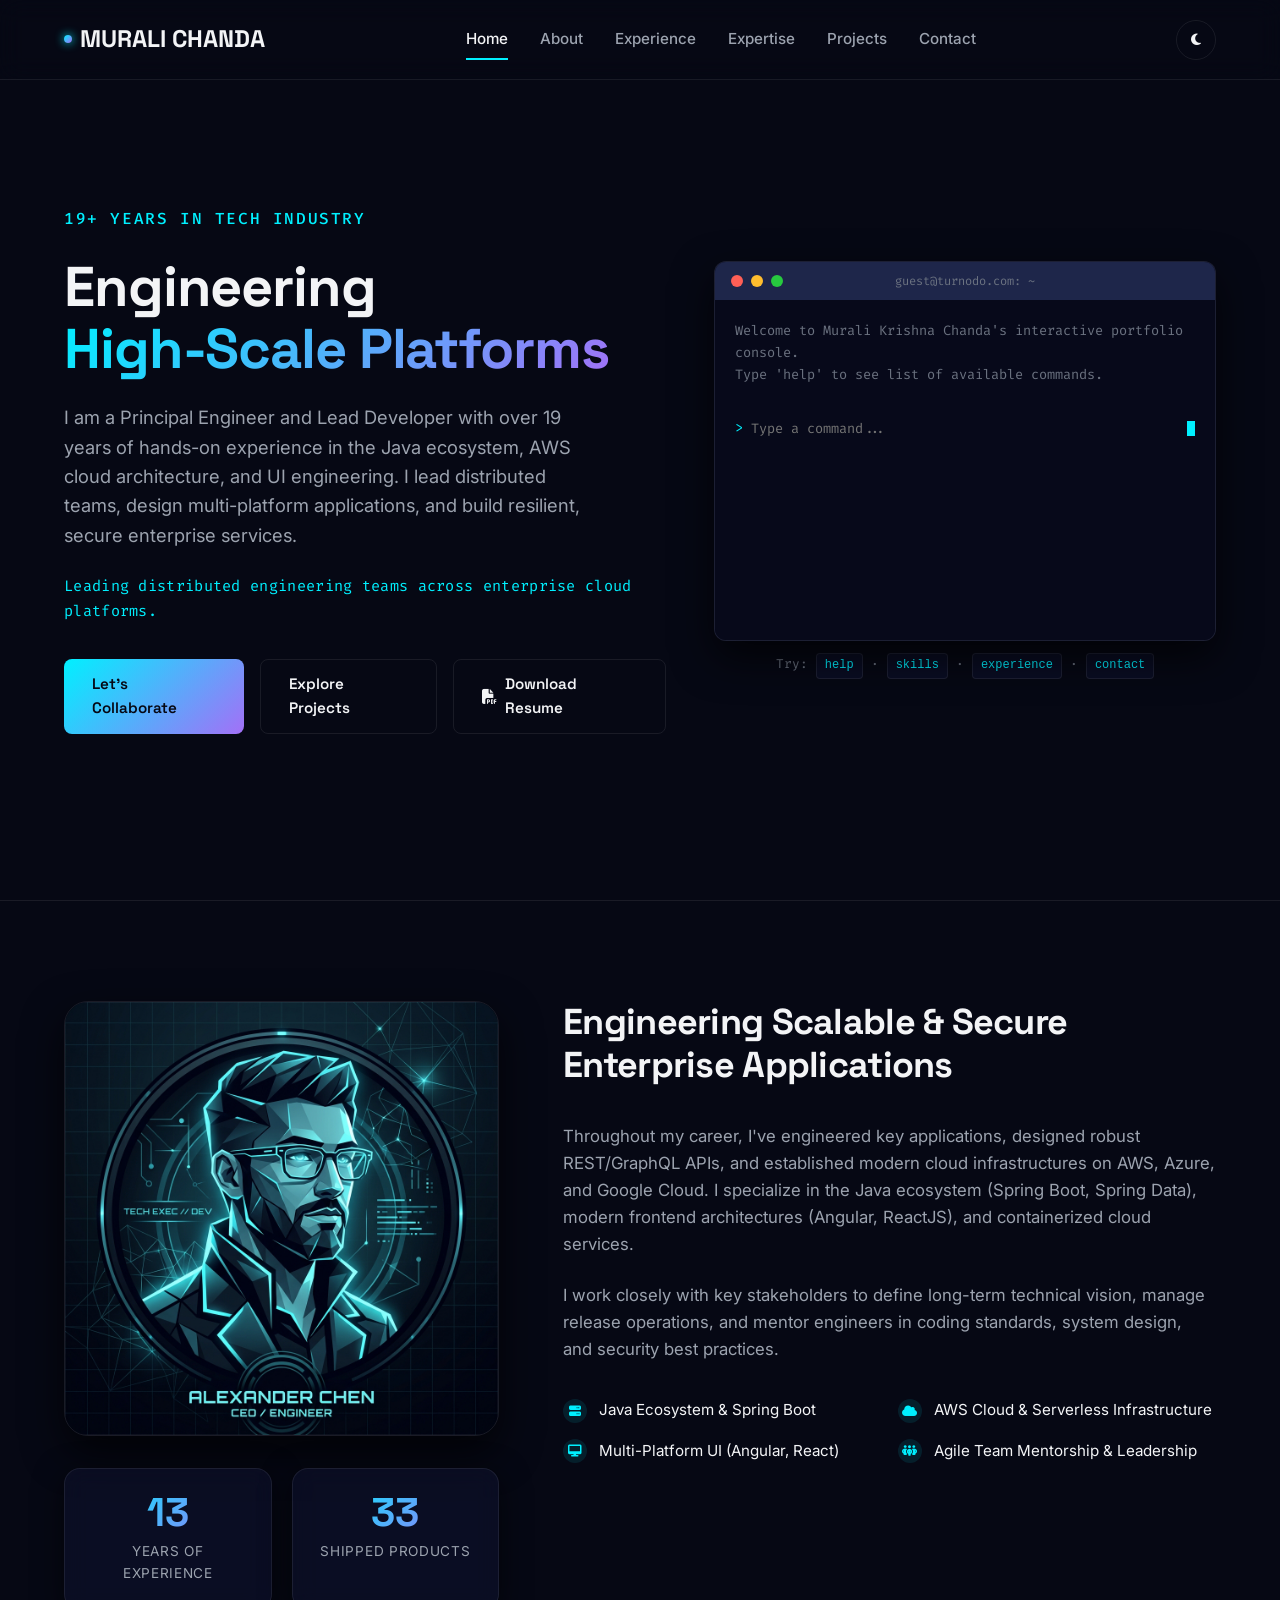
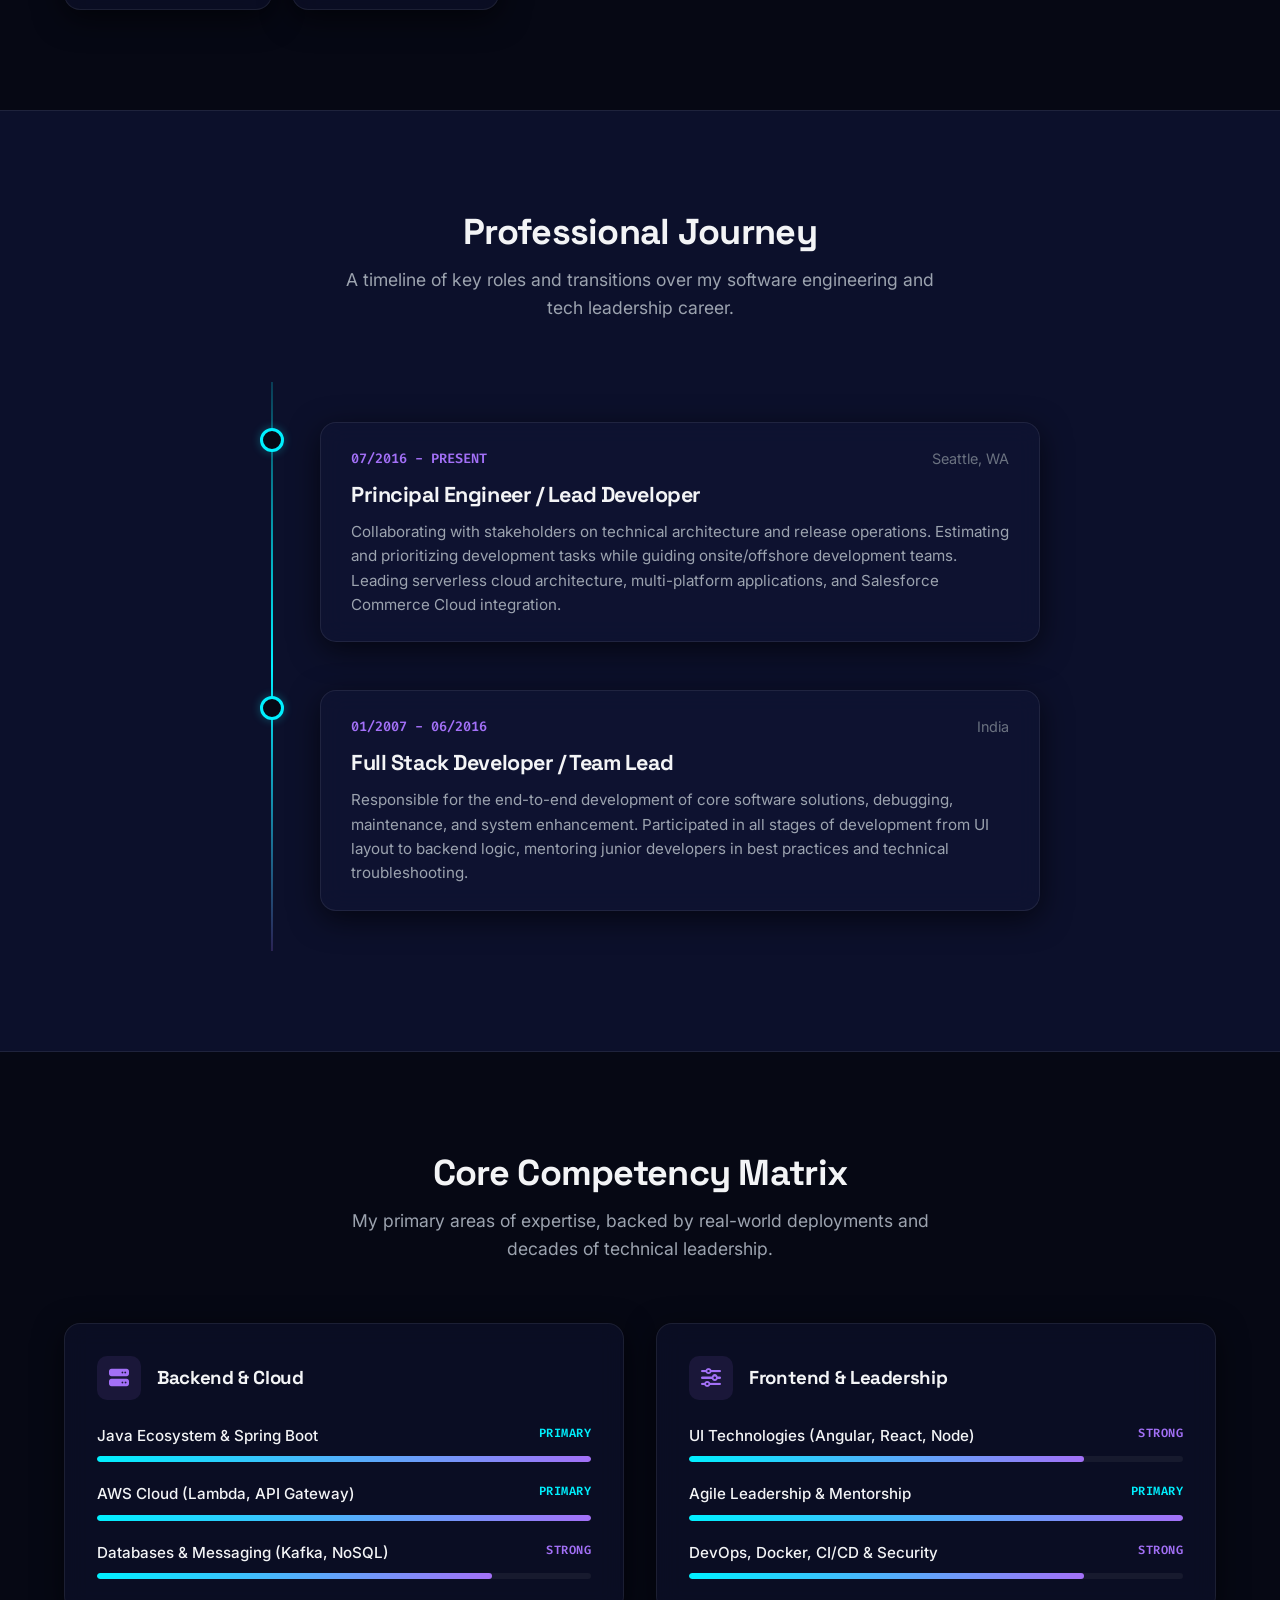
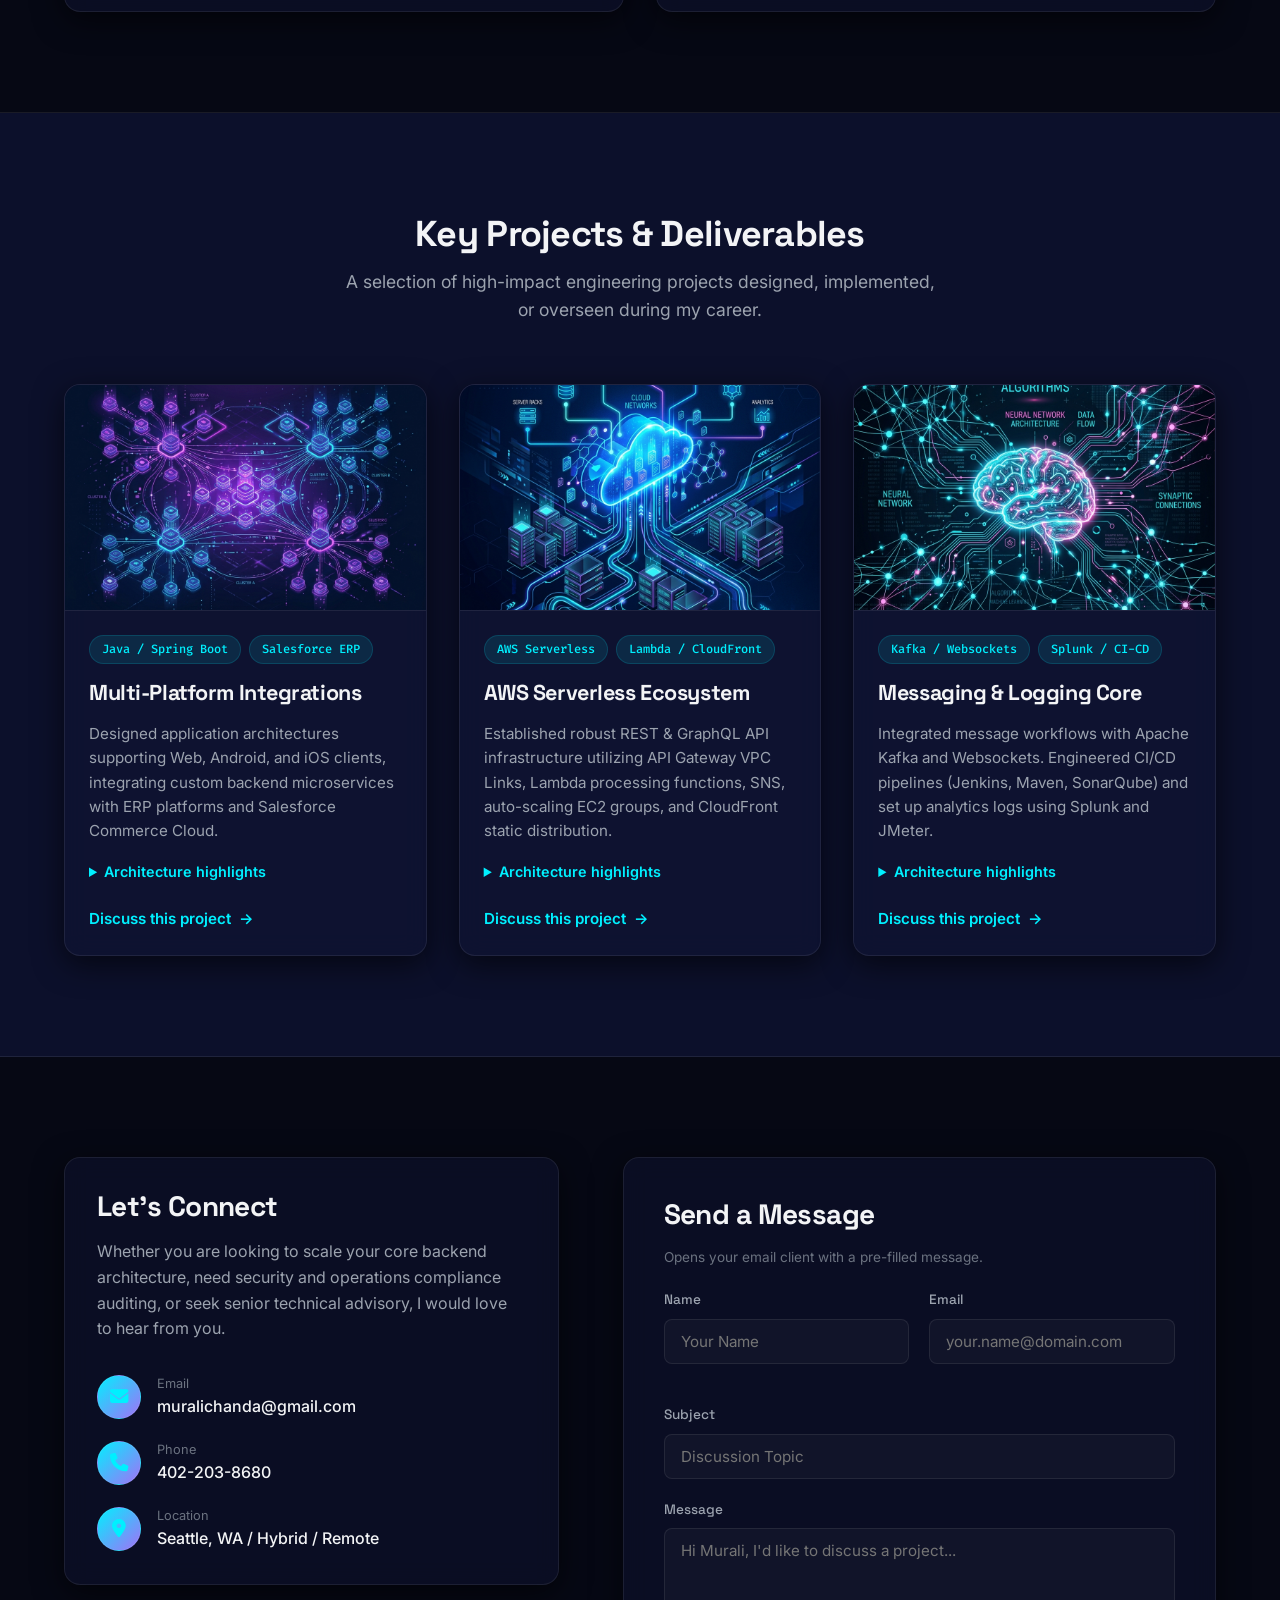
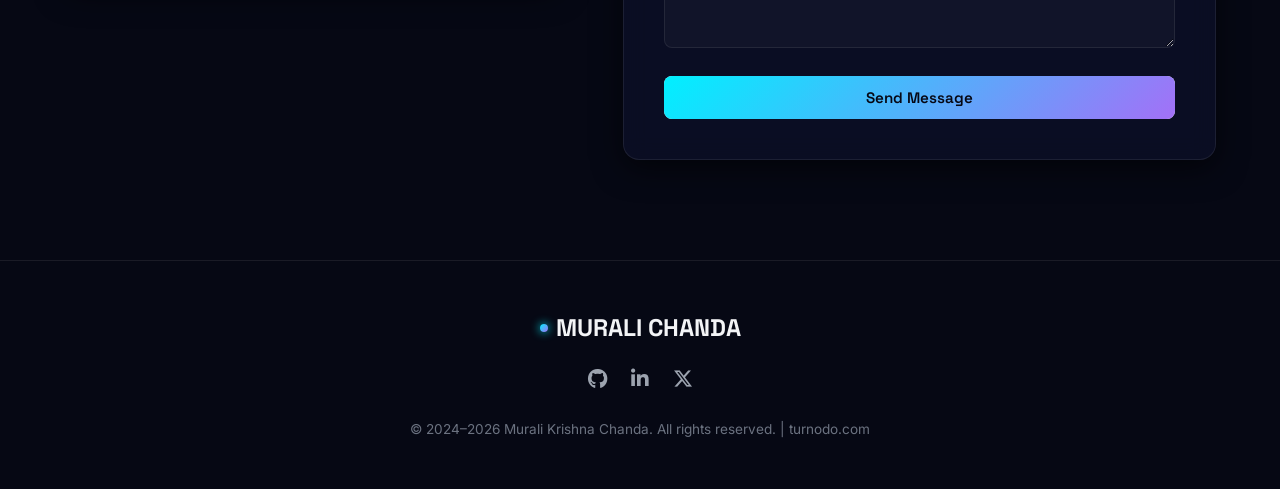
==== commit 863a7eaf: "Improve portfolio UX, SEO, and contact flow with real social links. Add scroll-spy nav, mailto conta" ====
--- a/index.html
+++ b/index.html
@@ -5,14 +5,58 @@
   <meta name="viewport" content="width=device-width, initial-scale=1.0">
   <title>Murali Krishna Chanda | Principal Engineer & Lead Developer</title>
   <meta name="description" content="Personal portfolio of Murali Krishna Chanda, a veteran principal engineer and lead developer with 19+ years of experience engineering high-scale Java systems, AWS cloud setups, and leading teams.">
-  
-  <!-- CSS Styles -->
+  <meta name="theme-color" content="#060814">
+  <link rel="canonical" href="https://turnodo.com/">
+
+  <!-- Open Graph -->
+  <meta property="og:type" content="website">
+  <meta property="og:url" content="https://turnodo.com/">
+  <meta property="og:title" content="Murali Krishna Chanda | Principal Engineer & Lead Developer">
+  <meta property="og:description" content="Principal engineer and lead developer with 19+ years building high-scale Java systems, AWS cloud platforms, and distributed engineering teams.">
+  <meta property="og:image" content="https://turnodo.com/assets/avatar.png">
+
+  <!-- Twitter / X -->
+  <meta name="twitter:card" content="summary_large_image">
+  <meta name="twitter:site" content="@muralichanda">
+  <meta name="twitter:title" content="Murali Krishna Chanda | Principal Engineer & Lead Developer">
+  <meta name="twitter:description" content="Principal engineer and lead developer with 19+ years building high-scale Java systems, AWS cloud platforms, and distributed engineering teams.">
+  <meta name="twitter:image" content="https://turnodo.com/assets/avatar.png">
+
+  <link rel="icon" href="favicon.svg" type="image/svg+xml">
+  <link rel="apple-touch-icon" href="assets/avatar.png">
+
+  <link rel="preconnect" href="https://fonts.googleapis.com">
+  <link rel="preconnect" href="https://fonts.gstatic.com" crossorigin>
+  <link href="https://fonts.googleapis.com/css2?family=Inter:wght@300;400;500;600;700&family=Space+Grotesk:wght@400;500;600;700&family=Fira+Code:wght@400;500&display=swap" rel="stylesheet">
+
   <link rel="stylesheet" href="css/style.css">
-  
-  <!-- FontAwesome for Premium Icons -->
-  <link rel="stylesheet" href="https://cdnjs.cloudflare.com/ajax/libs/font-awesome/6.4.0/css/all.min.css" integrity="sha512-iecdLmaskl7CVkqkXNQ/ZH/XLlvWZOJyj7Yy7tcenmpD1ypASozpmT/E0iPtmFIB46ZmdtAc9eNBvH0H/ZpiBw==" crossorigin="anonymous" referrerpolicy="no-referrer" />
+  <link rel="stylesheet" href="https://cdnjs.cloudflare.com/ajax/libs/font-awesome/6.4.0/css/all.min.css" integrity="sha512-iecdLmaskl7CVkqkXNQ/ZH/XLlvWZOJyj7Yy7tcenmpD1ypASozpmT/E0iPtmFIB46ZmdtAc9eNBvH0H/ZpiBw==" crossorigin="anonymous" referrerpolicy="no-referrer">
+
+  <script type="application/ld+json">
+  {
+    "@context": "https://schema.org",
+    "@type": "Person",
+    "name": "Murali Krishna Chanda",
+    "jobTitle": "Principal Engineer & Lead Developer",
+    "url": "https://turnodo.com",
+    "email": "muralichanda@gmail.com",
+    "address": {
+      "@type": "PostalAddress",
+      "addressLocality": "Seattle",
+      "addressRegion": "WA",
+      "addressCountry": "US"
+    },
+    "sameAs": [
+      "https://github.com/muralichanda",
+      "https://www.linkedin.com/in/muralichanda/",
+      "https://x.com/muralichanda"
+    ]
+  }
+  </script>
 </head>
 <body>
+
+  <a href="#main-content" class="skip-link">Skip to main content</a>
 
   <!-- -------------------------------------------------------------
        Navbar Header
@@ -39,12 +83,14 @@
           <i class="fa-solid fa-sun sun-icon"></i>
         </button>
         
-        <button class="mobile-nav-toggle" id="mobile-nav-toggle" aria-label="Toggle mobile menu">
+        <button class="mobile-nav-toggle" id="mobile-nav-toggle" aria-label="Toggle mobile menu" aria-expanded="false" aria-controls="nav-menu">
           <i class="fa-solid fa-bars"></i>
         </button>
       </div>
     </div>
   </header>
+
+  <main id="main-content">
 
   <!-- -------------------------------------------------------------
        Hero Section
@@ -59,9 +105,13 @@
           <p class="hero-description">
             I am a Principal Engineer and Lead Developer with over 19 years of hands-on experience in the Java ecosystem, AWS cloud architecture, and UI engineering. I lead distributed teams, design multi-platform applications, and build resilient, secure enterprise services.
           </p>
+          <p class="hero-proof">Leading distributed engineering teams across enterprise cloud platforms.</p>
           <div class="hero-buttons">
             <a href="#contact" class="btn btn-primary">Let's Collaborate</a>
             <a href="#portfolio" class="btn btn-secondary">Explore Projects</a>
+            <a href="assets/resume.pdf" class="btn btn-secondary btn-resume" download>
+              <i class="fa-solid fa-file-pdf" aria-hidden="true"></i> Download Resume
+            </a>
           </div>
         </div>
         
@@ -83,11 +133,12 @@
               
               <div class="terminal-input-line">
                 <span class="terminal-prompt">></span>
-                <input type="text" id="terminal-input" placeholder="Type a command..." autocomplete="off" autofocus>
-                <span class="terminal-cursor"></span>
-              </div>
-            </div>
-          </div>
+                <input type="text" id="terminal-input" placeholder="Type a command..." autocomplete="off" aria-label="Terminal command input">
+                <span class="terminal-cursor" aria-hidden="true"></span>
+              </div>
+            </div>
+          </div>
+          <p class="terminal-hint">Try: <kbd>help</kbd> · <kbd>skills</kbd> · <kbd>experience</kbd> · <kbd>contact</kbd></p>
         </div>
       </div>
     </div>
@@ -101,7 +152,7 @@
       <div class="about-grid">
         <div class="about-visual">
           <div class="avatar-wrapper">
-            <img src="assets/avatar.png" alt="Murali Krishna Chanda Profile Avatar">
+            <img src="assets/avatar.png" alt="Murali Krishna Chanda Profile Avatar" width="400" height="400" fetchpriority="high">
           </div>
           <div class="stats-grid">
             <div class="stat-card glass-panel">
@@ -152,9 +203,9 @@
   ------------------------------------------------------------- -->
   <section class="timeline-section fade-in-section" id="experience">
     <div class="container">
-      <div style="text-align: center;">
+      <div class="section-header">
         <h2 class="section-title">Professional Journey</h2>
-        <p class="section-subtitle" style="margin-left: auto; margin-right: auto;">A timeline of key roles and transitions over my software engineering and tech leadership career.</p>
+        <p class="section-subtitle section-subtitle--centered">A timeline of key roles and transitions over my software engineering and tech leadership career.</p>
       </div>
       
       <div class="timeline-container">
@@ -196,9 +247,9 @@
   ------------------------------------------------------------- -->
   <section class="skills-section fade-in-section" id="skills">
     <div class="container">
-      <div style="text-align: center;">
+      <div class="section-header">
         <h2 class="section-title">Core Competency Matrix</h2>
-        <p class="section-subtitle" style="margin-left: auto; margin-right: auto;">My primary areas of expertise, backed by real-world deployments and decades of technical leadership.</p>
+        <p class="section-subtitle section-subtitle--centered">My primary areas of expertise, backed by real-world deployments and decades of technical leadership.</p>
       </div>
       
       <div class="skills-grid">
@@ -212,28 +263,28 @@
             <div class="skill-item">
               <div class="skill-info">
                 <span class="skill-name">Java Ecosystem & Spring Boot</span>
-                <span class="skill-percentage">95%</span>
+                <span class="skill-level skill-level--primary">Primary</span>
               </div>
               <div class="skill-bar-bg">
-                <div class="skill-bar-fill" data-value="95"></div>
+                <div class="skill-bar-fill" data-level="primary"></div>
               </div>
             </div>
             <div class="skill-item">
               <div class="skill-info">
                 <span class="skill-name">AWS Cloud (Lambda, API Gateway)</span>
-                <span class="skill-percentage">90%</span>
+                <span class="skill-level skill-level--primary">Primary</span>
               </div>
               <div class="skill-bar-bg">
-                <div class="skill-bar-fill" data-value="90"></div>
+                <div class="skill-bar-fill" data-level="primary"></div>
               </div>
             </div>
             <div class="skill-item">
               <div class="skill-info">
                 <span class="skill-name">Databases & Messaging (Kafka, NoSQL)</span>
-                <span class="skill-percentage">85%</span>
+                <span class="skill-level skill-level--strong">Strong</span>
               </div>
               <div class="skill-bar-bg">
-                <div class="skill-bar-fill" data-value="85"></div>
+                <div class="skill-bar-fill" data-level="strong"></div>
               </div>
             </div>
           </div>
@@ -249,28 +300,28 @@
             <div class="skill-item">
               <div class="skill-info">
                 <span class="skill-name">UI Technologies (Angular, React, Node)</span>
-                <span class="skill-percentage">90%</span>
+                <span class="skill-level skill-level--strong">Strong</span>
               </div>
               <div class="skill-bar-bg">
-                <div class="skill-bar-fill" data-value="90"></div>
+                <div class="skill-bar-fill" data-level="strong"></div>
               </div>
             </div>
             <div class="skill-item">
               <div class="skill-info">
                 <span class="skill-name">Agile Leadership & Mentorship</span>
-                <span class="skill-percentage">90%</span>
+                <span class="skill-level skill-level--primary">Primary</span>
               </div>
               <div class="skill-bar-bg">
-                <div class="skill-bar-fill" data-value="90"></div>
+                <div class="skill-bar-fill" data-level="primary"></div>
               </div>
             </div>
             <div class="skill-item">
               <div class="skill-info">
                 <span class="skill-name">DevOps, Docker, CI/CD & Security</span>
-                <span class="skill-percentage">85%</span>
+                <span class="skill-level skill-level--strong">Strong</span>
               </div>
               <div class="skill-bar-bg">
-                <div class="skill-bar-fill" data-value="85"></div>
+                <div class="skill-bar-fill" data-level="strong"></div>
               </div>
             </div>
           </div>
@@ -284,16 +335,16 @@
   ------------------------------------------------------------- -->
   <section class="portfolio-section fade-in-section" id="portfolio">
     <div class="container">
-      <div style="text-align: center;">
+      <div class="section-header">
         <h2 class="section-title">Key Projects & Deliverables</h2>
-        <p class="section-subtitle" style="margin-left: auto; margin-right: auto;">A selection of high-impact engineering projects designed, implemented, or overseen during my career.</p>
+        <p class="section-subtitle section-subtitle--centered">A selection of high-impact engineering projects designed, implemented, or overseen during my career.</p>
       </div>
       
       <div class="portfolio-grid">
         <!-- Project 1 -->
         <div class="project-card glass-panel">
           <div class="project-image-wrapper">
-            <img src="assets/project-scale.png" alt="Multi-Platform Graphic">
+            <img src="assets/project-scale.png" alt="Multi-Platform Graphic" width="640" height="400" loading="lazy">
           </div>
           <div class="project-content">
             <div class="project-tags">
@@ -304,14 +355,22 @@
             <p class="project-desc">
               Designed application architectures supporting Web, Android, and iOS clients, integrating custom backend microservices with ERP platforms and Salesforce Commerce Cloud.
             </p>
-            <a href="#contact" class="project-link">Request architecture details <span>&rarr;</span></a>
+            <details class="project-details">
+              <summary>Architecture highlights</summary>
+              <ul>
+                <li>Unified API layer for web and mobile clients</li>
+                <li>ERP and Salesforce Commerce Cloud integration patterns</li>
+                <li>Microservice boundaries aligned to business domains</li>
+              </ul>
+            </details>
+            <a href="mailto:muralichanda@gmail.com?subject=Question%20about%20Multi-Platform%20Integrations" class="project-link">Discuss this project <span>&rarr;</span></a>
           </div>
         </div>
         
         <!-- Project 2 -->
         <div class="project-card glass-panel">
           <div class="project-image-wrapper">
-            <img src="assets/project-cloud.png" alt="Cloud Infrastructure Graphic">
+            <img src="assets/project-cloud.png" alt="Cloud Infrastructure Graphic" width="640" height="400" loading="lazy">
           </div>
           <div class="project-content">
             <div class="project-tags">
@@ -322,14 +381,22 @@
             <p class="project-desc">
               Established robust REST & GraphQL API infrastructure utilizing API Gateway VPC Links, Lambda processing functions, SNS, auto-scaling EC2 groups, and CloudFront static distribution.
             </p>
-            <a href="#contact" class="project-link">Request architecture details <span>&rarr;</span></a>
+            <details class="project-details">
+              <summary>Architecture highlights</summary>
+              <ul>
+                <li>API Gateway with VPC Links for private backend access</li>
+                <li>Lambda-based processing and SNS event workflows</li>
+                <li>CloudFront distribution for static and edge delivery</li>
+              </ul>
+            </details>
+            <a href="mailto:muralichanda@gmail.com?subject=Question%20about%20AWS%20Serverless%20Ecosystem" class="project-link">Discuss this project <span>&rarr;</span></a>
           </div>
         </div>
         
         <!-- Project 3 -->
         <div class="project-card glass-panel">
           <div class="project-image-wrapper">
-            <img src="assets/project-ai.png" alt="Neural Networks Graphic">
+            <img src="assets/project-ai.png" alt="Neural Networks Graphic" width="640" height="400" loading="lazy">
           </div>
           <div class="project-content">
             <div class="project-tags">
@@ -340,7 +407,15 @@
             <p class="project-desc">
               Integrated message workflows with Apache Kafka and Websockets. Engineered CI/CD pipelines (Jenkins, Maven, SonarQube) and set up analytics logs using Splunk and JMeter.
             </p>
-            <a href="#contact" class="project-link">Request architecture details <span>&rarr;</span></a>
+            <details class="project-details">
+              <summary>Architecture highlights</summary>
+              <ul>
+                <li>Real-time messaging via Kafka and Websockets</li>
+                <li>CI/CD with Jenkins, Maven, and SonarQube quality gates</li>
+                <li>Operational visibility through Splunk and JMeter</li>
+              </ul>
+            </details>
+            <a href="mailto:muralichanda@gmail.com?subject=Question%20about%20Messaging%20%26%20Logging%20Core" class="project-link">Discuss this project <span>&rarr;</span></a>
           </div>
         </div>
       </div>
@@ -361,20 +436,20 @@
             </p>
             
             <div class="contact-methods">
-              <div class="contact-method-item">
+              <a href="mailto:muralichanda@gmail.com" class="contact-method-item contact-method-link">
                 <span class="contact-icon-box bg-gradient-accent"><i class="fa-solid fa-envelope"></i></span>
                 <div>
                   <div class="contact-label">Email</div>
                   <div class="contact-value">muralichanda@gmail.com</div>
                 </div>
-              </div>
-              <div class="contact-method-item">
+              </a>
+              <a href="tel:+14022038680" class="contact-method-item contact-method-link">
                 <span class="contact-icon-box bg-gradient-accent"><i class="fa-solid fa-phone"></i></span>
                 <div>
                   <div class="contact-label">Phone</div>
                   <div class="contact-value">402-203-8680</div>
                 </div>
-              </div>
+              </a>
               <div class="contact-method-item">
                 <span class="contact-icon-box bg-gradient-accent"><i class="fa-solid fa-location-dot"></i></span>
                 <div>
@@ -386,17 +461,18 @@
           </div>
         </div>
         
-        <form class="contact-form glass-panel" id="contact-form" action="#" method="POST" onsubmit="event.preventDefault(); alert('Message sending simulation: This template will submit inputs once actual mailer details are configured.');">
+        <form class="contact-form glass-panel" id="contact-form" novalidate>
           <h2 class="contact-heading">Send a Message</h2>
+          <p class="form-note">Opens your email client with a pre-filled message.</p>
           
           <div class="form-group-row">
             <div class="form-group">
               <label for="form-name">Name</label>
-              <input type="text" id="form-name" class="form-control" placeholder="Your Name" required>
+              <input type="text" id="form-name" class="form-control" placeholder="Your Name" required autocomplete="name">
             </div>
             <div class="form-group">
               <label for="form-email">Email</label>
-              <input type="email" id="form-email" class="form-control" placeholder="your.name@domain.com" required>
+              <input type="email" id="form-email" class="form-control" placeholder="your.name@domain.com" required autocomplete="email">
             </div>
           </div>
           
@@ -410,11 +486,14 @@
             <textarea id="form-message" class="form-control" placeholder="Hi Murali, I'd like to discuss a project..." required></textarea>
           </div>
           
-          <button type="submit" class="btn btn-primary" style="width: 100%;">Send Message</button>
+          <p class="form-status" id="form-status" role="status" aria-live="polite" hidden></p>
+          <button type="submit" class="btn btn-primary btn-full-width">Send Message</button>
         </form>
       </div>
     </div>
   </section>
+
+  </main>
 
   <!-- -------------------------------------------------------------
        Footer
@@ -427,18 +506,19 @@
       </div>
       
       <div class="footer-socials">
-        <a href="https://github.com/muralichanda" target="_blank" class="social-icon" aria-label="GitHub Profile"><i class="fa-brands fa-github"></i></a>
-        <a href="https://linkedin.com" target="_blank" class="social-icon" aria-label="LinkedIn Profile"><i class="fa-brands fa-linkedin-in"></i></a>
-        <a href="https://twitter.com" target="_blank" class="social-icon" aria-label="Twitter/X Profile"><i class="fa-brands fa-x-twitter"></i></a>
+        <a href="https://github.com/muralichanda" target="_blank" rel="noopener noreferrer" class="social-icon" aria-label="GitHub Profile"><i class="fa-brands fa-github"></i></a>
+        <a href="https://www.linkedin.com/in/muralichanda/" target="_blank" rel="noopener noreferrer" class="social-icon" aria-label="LinkedIn Profile"><i class="fa-brands fa-linkedin-in"></i></a>
+        <a href="https://x.com/muralichanda" target="_blank" rel="noopener noreferrer" class="social-icon" aria-label="X Profile"><i class="fa-brands fa-x-twitter"></i></a>
       </div>
       
       <div class="footer-copyright">
-        &copy; 2026 Murali Krishna Chanda. All rights reserved. | turnodo.com
+        &copy; <span id="footer-year">2026</span> Murali Krishna Chanda. All rights reserved. | turnodo.com
       </div>
     </div>
   </footer>
 
   <!-- Scripts -->
+  <script src="js/site-content.js"></script>
   <script src="js/script.js"></script>
 </body>
 </html>
--- a/css/style.css
+++ b/css/style.css
@@ -1,8 +1,3 @@
-/* -------------------------------------------------------------
-   Google Fonts Import
-------------------------------------------------------------- */
-@import url('https://fonts.googleapis.com/css2?family=Inter:wght@300;400;500;600;700&family=Space+Grotesk:wght@400;500;600;700&family=Fira+Code:wght@400;500&display=swap');
-
 /* -------------------------------------------------------------
    Design Tokens & CSS Variables
 ------------------------------------------------------------- */
@@ -241,6 +236,120 @@
   font-size: 1.1rem;
   margin-bottom: 60px;
   max-width: 600px;
+}
+
+.section-header {
+  text-align: center;
+}
+
+.section-subtitle--centered {
+  margin-left: auto;
+  margin-right: auto;
+}
+
+.skip-link {
+  position: absolute;
+  top: -100px;
+  left: 16px;
+  z-index: 200;
+  padding: 10px 16px;
+  border-radius: 8px;
+  background: var(--accent-primary);
+  color: #060814;
+  font-weight: 600;
+  transition: top var(--transition-fast);
+}
+
+.skip-link:focus {
+  top: 16px;
+  outline: 2px solid var(--accent-secondary);
+  outline-offset: 2px;
+}
+
+.btn-full-width {
+  width: 100%;
+}
+
+.hero-proof {
+  font-size: 0.95rem;
+  color: var(--accent-primary);
+  font-family: var(--font-mono);
+  letter-spacing: 0.02em;
+}
+
+.terminal-hint {
+  margin-top: 12px;
+  font-size: 0.8rem;
+  color: var(--text-muted);
+  font-family: var(--font-mono);
+  text-align: center;
+}
+
+.terminal-hint kbd {
+  display: inline-block;
+  padding: 2px 8px;
+  border-radius: 4px;
+  border: 1px solid var(--border-color);
+  background: var(--bg-card);
+  color: var(--accent-primary);
+  font-size: 0.75rem;
+}
+
+.contact-method-link {
+  transition: color var(--transition-fast);
+}
+
+.contact-method-link:hover {
+  color: var(--accent-primary);
+}
+
+.contact-method-link:hover .contact-value {
+  text-decoration: underline;
+}
+
+.form-note {
+  font-size: 0.85rem;
+  color: var(--text-muted);
+  margin-bottom: 20px;
+}
+
+.form-status {
+  font-size: 0.9rem;
+  margin-bottom: 16px;
+  padding: 12px 16px;
+  border-radius: 8px;
+}
+
+.form-status--success {
+  color: var(--accent-primary);
+  background: rgba(var(--accent-primary-rgb), 0.08);
+  border: 1px solid rgba(var(--accent-primary-rgb), 0.2);
+}
+
+.form-status--error {
+  color: #f87171;
+  background: rgba(248, 113, 113, 0.08);
+  border: 1px solid rgba(248, 113, 113, 0.2);
+}
+
+.project-details {
+  font-size: 0.9rem;
+  color: var(--text-secondary);
+}
+
+.project-details summary {
+  cursor: pointer;
+  color: var(--accent-primary);
+  font-weight: 600;
+  margin-bottom: 8px;
+}
+
+.project-details ul {
+  list-style: disc;
+  padding-left: 20px;
+  display: flex;
+  flex-direction: column;
+  gap: 6px;
 }
 
 .tag {
@@ -807,9 +916,24 @@
   color: var(--text-primary);
 }
 
-.skill-percentage {
+.skill-level {
+  font-family: var(--font-mono);
+  font-size: 0.75rem;
+  font-weight: 600;
+  text-transform: uppercase;
+  letter-spacing: 0.04em;
+}
+
+.skill-level--primary {
   color: var(--accent-primary);
-  font-family: var(--font-mono);
+}
+
+.skill-level--strong {
+  color: var(--accent-secondary);
+}
+
+.skill-level--familiar {
+  color: var(--text-muted);
 }
 
 .skill-bar-bg {
@@ -1176,4 +1300,40 @@
   .timeline-card {
     padding: 20px;
   }
-}
+
+  .hero-buttons {
+    flex-wrap: wrap;
+  }
+}
+
+/* -------------------------------------------------------------
+   Reduced Motion
+------------------------------------------------------------- */
+@media (prefers-reduced-motion: reduce) {
+  html {
+    scroll-behavior: auto;
+  }
+
+  *,
+  *::before,
+  *::after {
+    animation-duration: 0.01ms !important;
+    animation-iteration-count: 1 !important;
+    transition-duration: 0.01ms !important;
+  }
+
+  .fade-in-section {
+    opacity: 1;
+    transform: none;
+    visibility: visible;
+  }
+
+  .terminal-cursor {
+    animation: none;
+    opacity: 1;
+  }
+
+  .skill-bar-fill {
+    transition: none;
+  }
+}
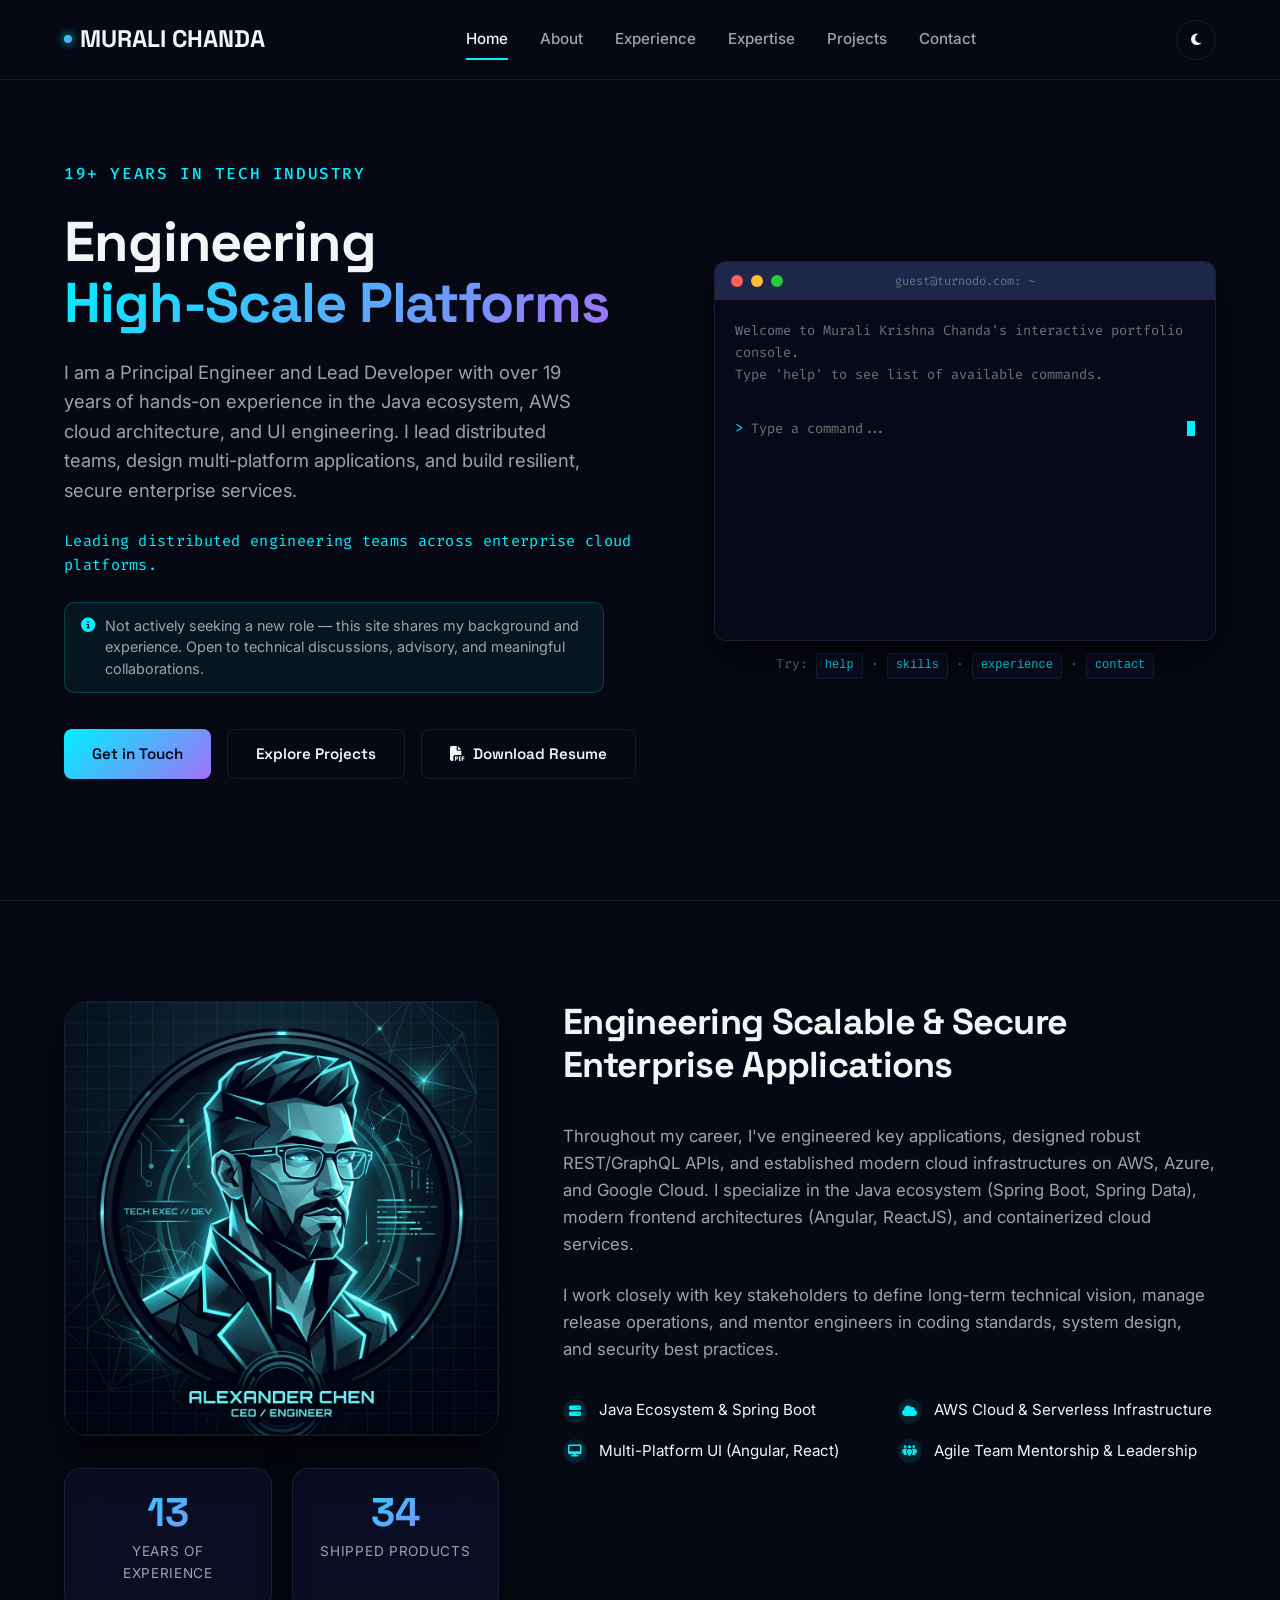
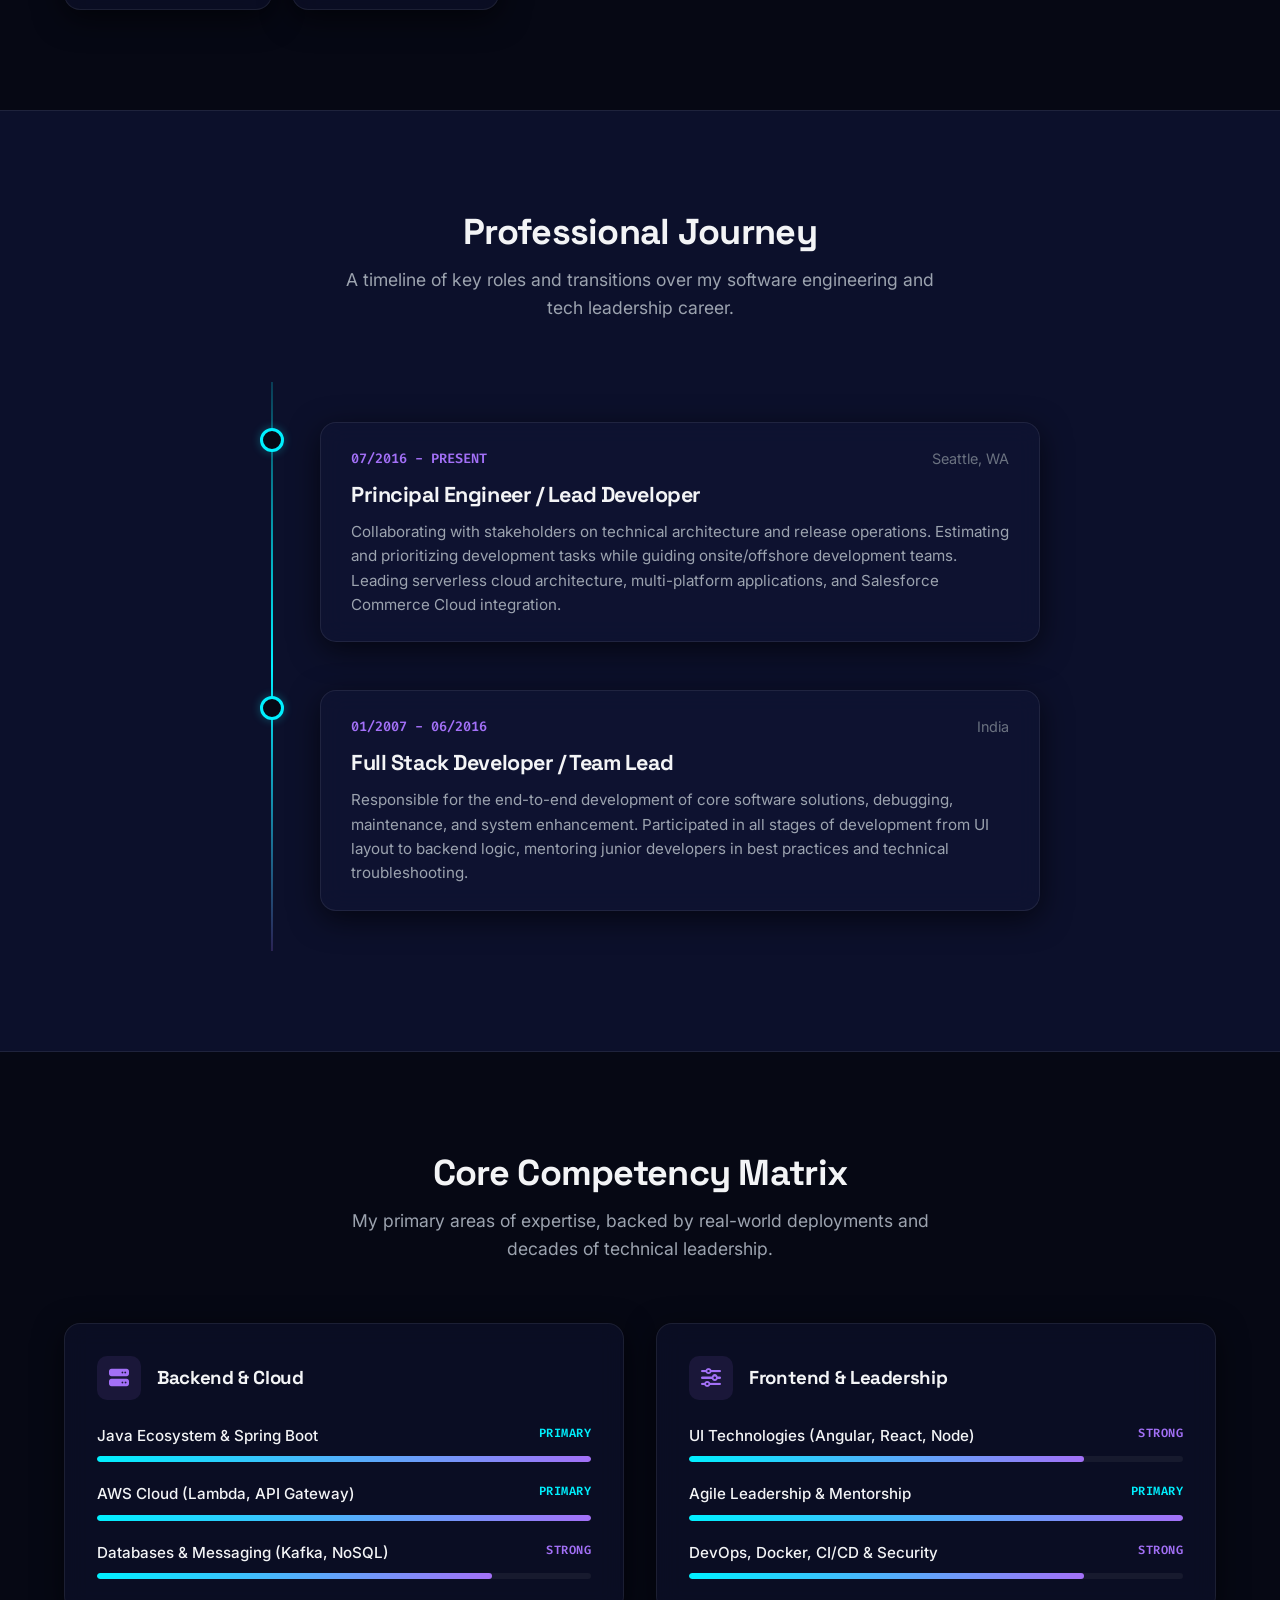
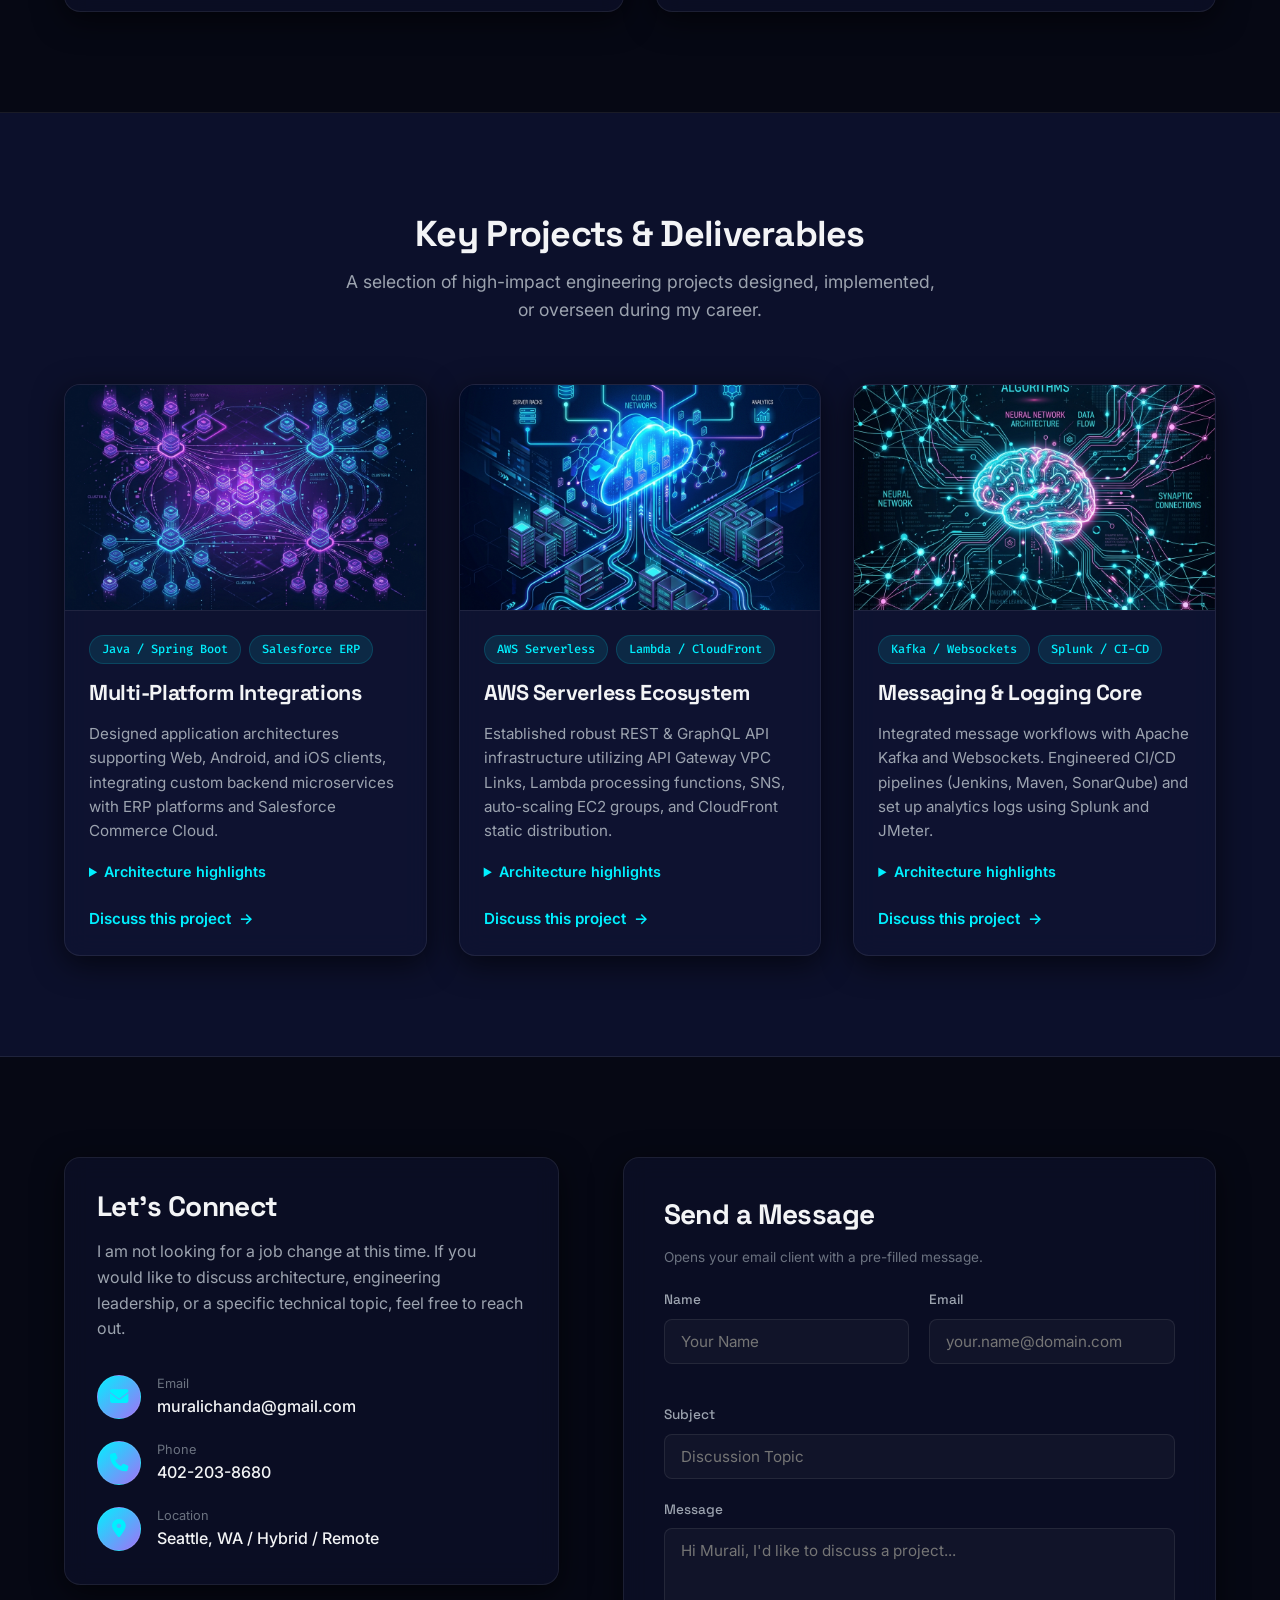
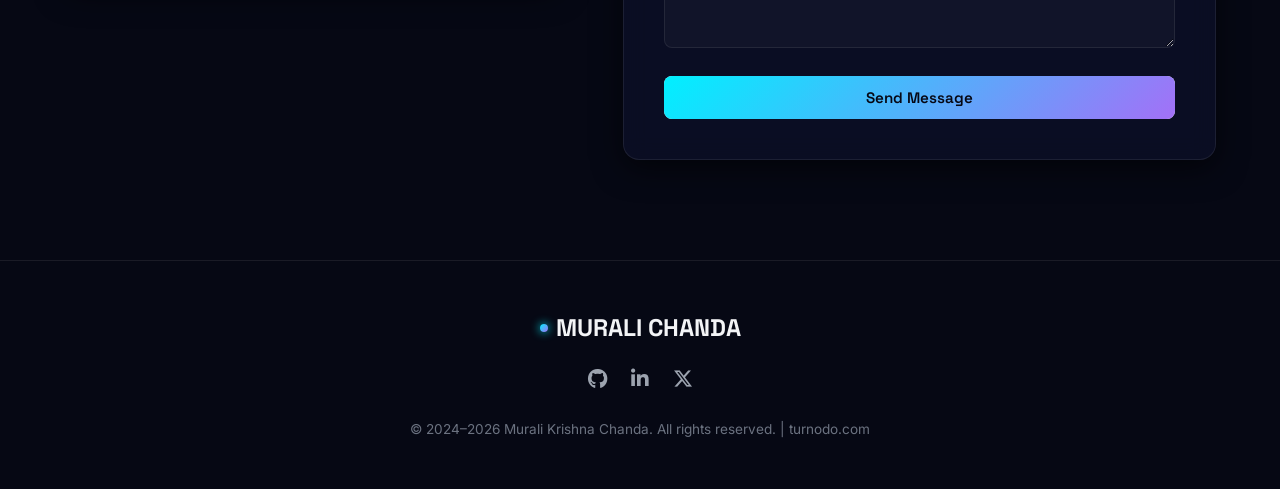
==== commit d83a635c: "Clarify that the portfolio is not an active job search. Add an availability notice in the hero and c" ====
--- a/index.html
+++ b/index.html
@@ -106,8 +106,12 @@
             I am a Principal Engineer and Lead Developer with over 19 years of hands-on experience in the Java ecosystem, AWS cloud architecture, and UI engineering. I lead distributed teams, design multi-platform applications, and build resilient, secure enterprise services.
           </p>
           <p class="hero-proof">Leading distributed engineering teams across enterprise cloud platforms.</p>
+          <p class="availability-notice" role="note">
+            <i class="fa-solid fa-circle-info" aria-hidden="true"></i>
+            Not actively seeking a new role — this site shares my background and experience. Open to technical discussions, advisory, and meaningful collaborations.
+          </p>
           <div class="hero-buttons">
-            <a href="#contact" class="btn btn-primary">Let's Collaborate</a>
+            <a href="#contact" class="btn btn-primary">Get in Touch</a>
             <a href="#portfolio" class="btn btn-secondary">Explore Projects</a>
             <a href="assets/resume.pdf" class="btn btn-secondary btn-resume" download>
               <i class="fa-solid fa-file-pdf" aria-hidden="true"></i> Download Resume
@@ -432,7 +436,7 @@
           <div class="contact-card glass-panel">
             <h2 class="contact-heading">Let's Connect</h2>
             <p class="contact-text">
-              Whether you are looking to scale your core backend architecture, need security and operations compliance auditing, or seek senior technical advisory, I would love to hear from you.
+              I am not looking for a job change at this time. If you would like to discuss architecture, engineering leadership, or a specific technical topic, feel free to reach out.
             </p>
             
             <div class="contact-methods">
--- a/css/style.css
+++ b/css/style.css
@@ -275,6 +275,26 @@
   color: var(--accent-primary);
   font-family: var(--font-mono);
   letter-spacing: 0.02em;
+}
+
+.availability-notice {
+  display: flex;
+  align-items: flex-start;
+  gap: 10px;
+  padding: 12px 16px;
+  border-radius: 10px;
+  border: 1px solid rgba(var(--accent-primary-rgb), 0.2);
+  background: rgba(var(--accent-primary-rgb), 0.06);
+  font-size: 0.9rem;
+  color: var(--text-secondary);
+  line-height: 1.5;
+  max-width: 540px;
+}
+
+.availability-notice i {
+  color: var(--accent-primary);
+  margin-top: 3px;
+  flex-shrink: 0;
 }
 
 .terminal-hint {
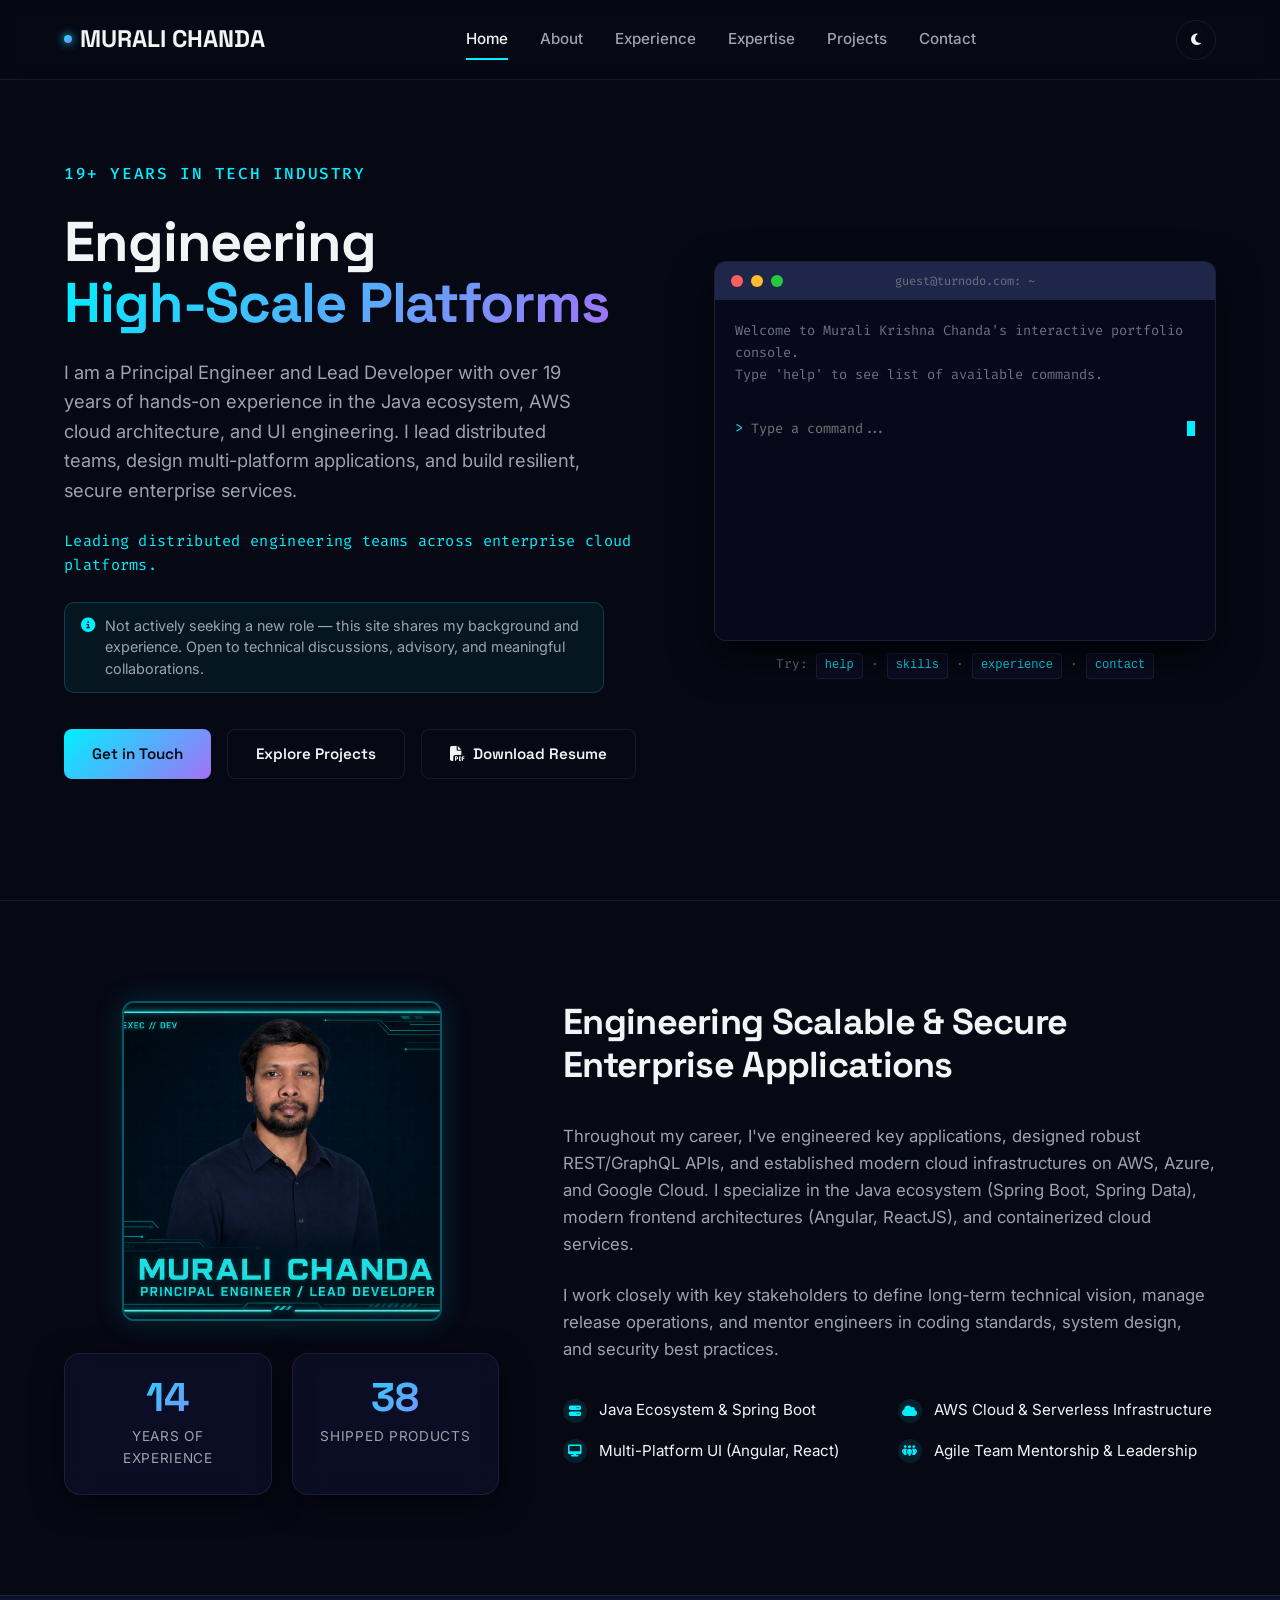
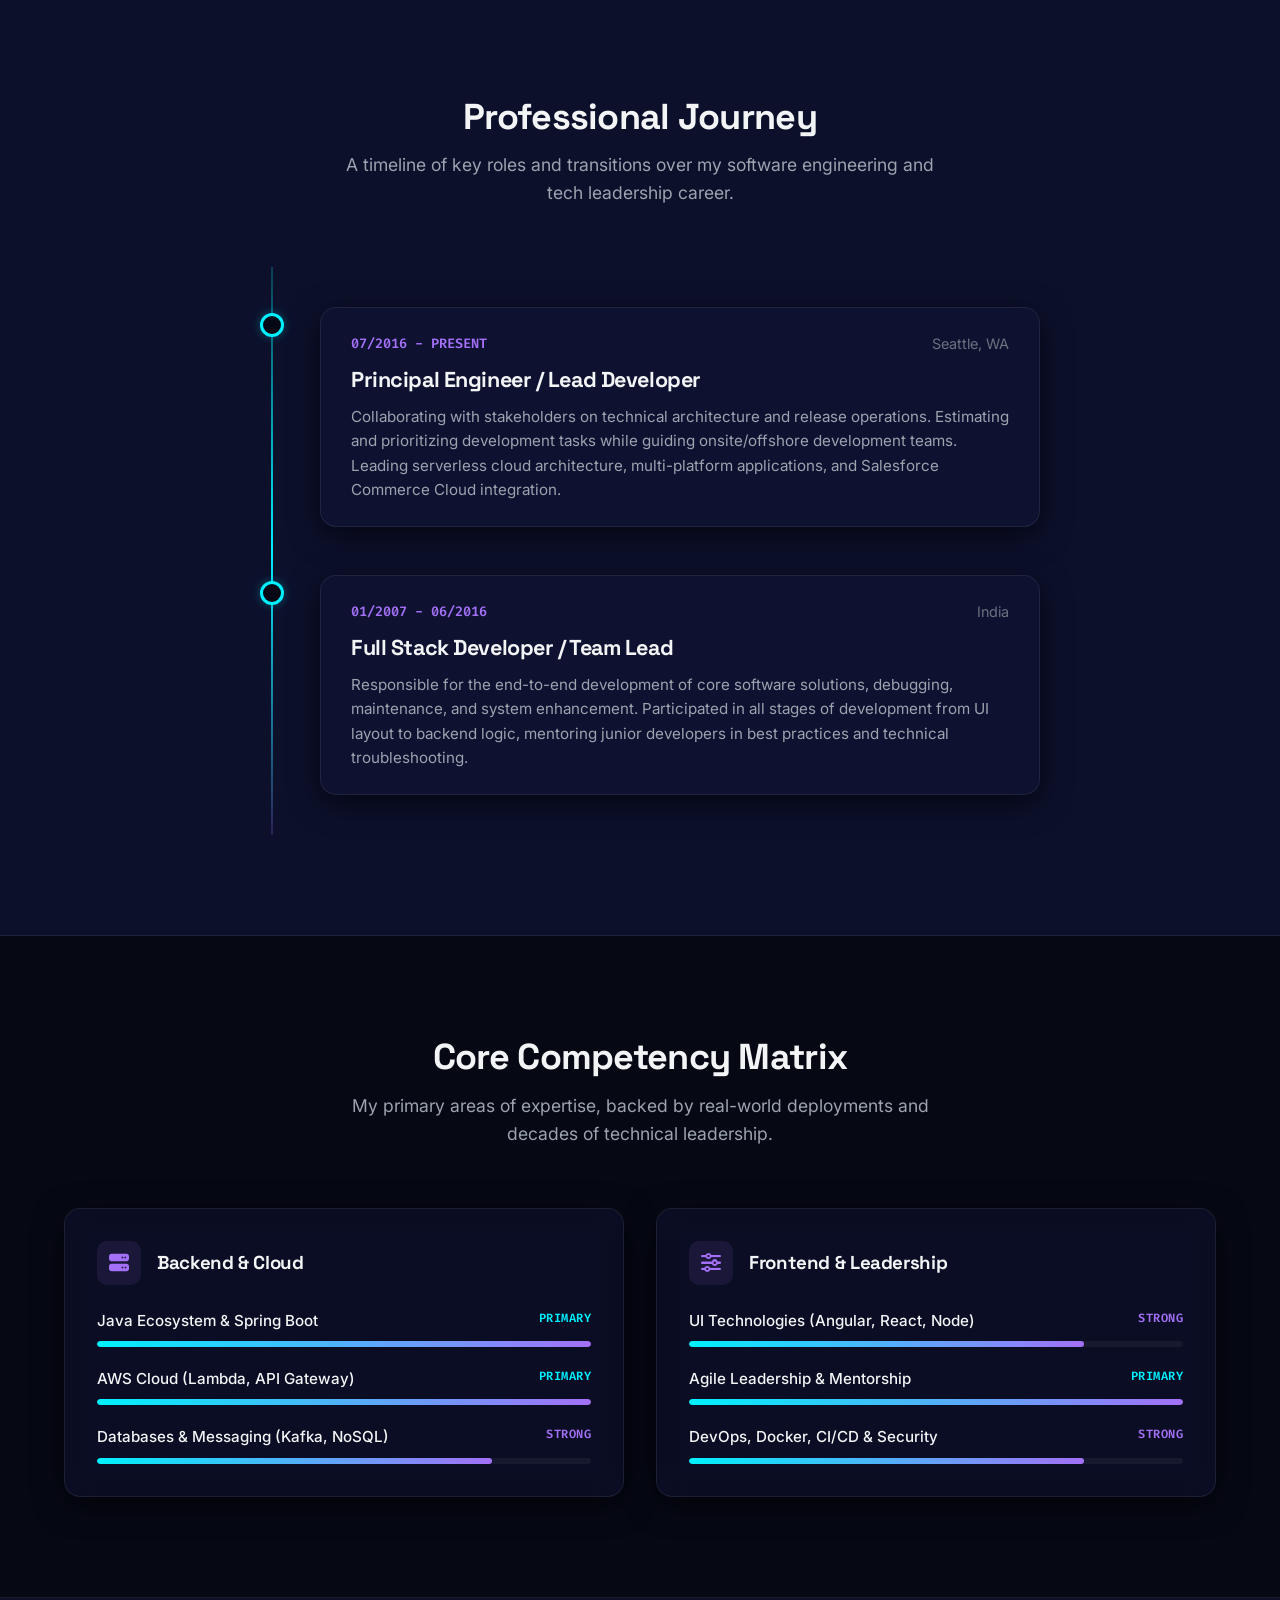
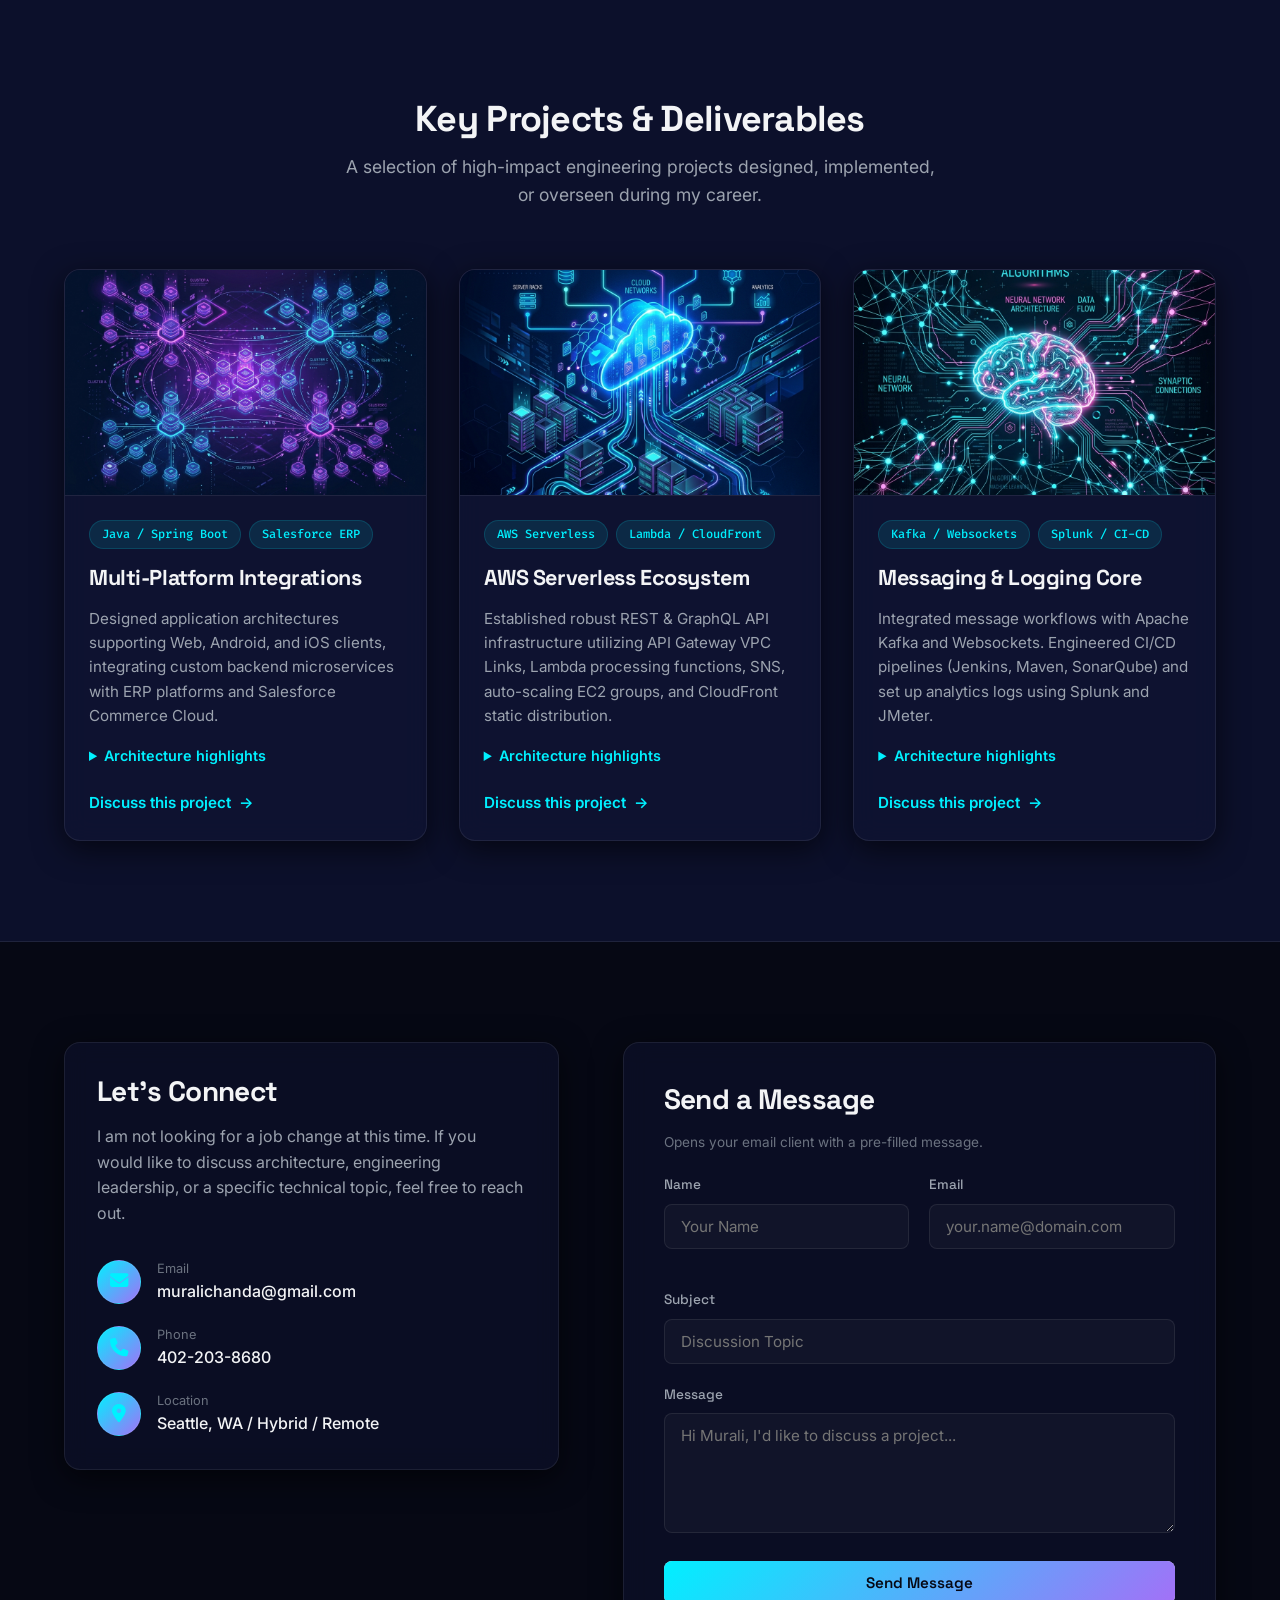
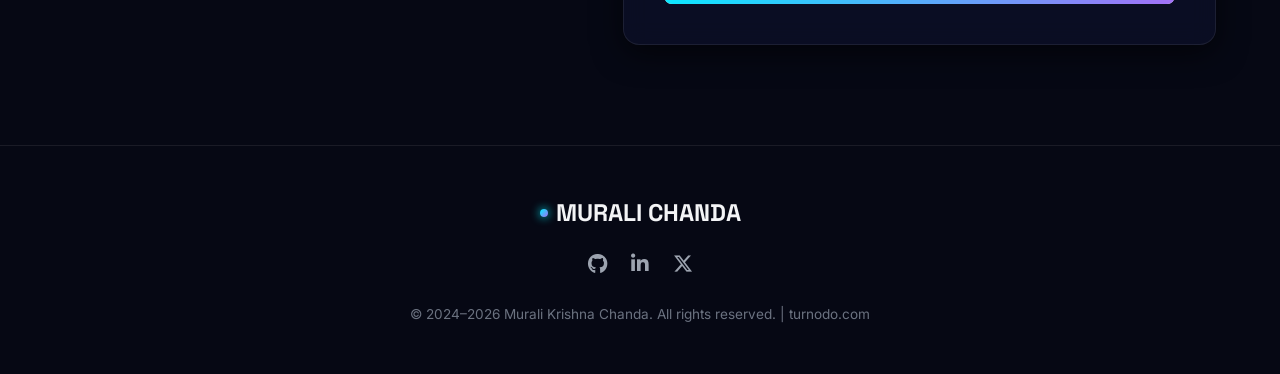
==== commit a57897d9: "new assets added" ====
--- a/index.html
+++ b/index.html
@@ -155,8 +155,10 @@
     <div class="container">
       <div class="about-grid">
         <div class="about-visual">
-          <div class="avatar-wrapper">
-            <img src="assets/avatar.png" alt="Murali Krishna Chanda Profile Avatar" width="400" height="400" fetchpriority="high">
+          <div class="profile-portrait">
+            <div class="avatar-wrapper avatar-wrapper--portrait">
+              <img src="assets/avatar.png" alt="Murali Krishna Chanda — Principal Engineer and Lead Developer" width="400" height="400" fetchpriority="high">
+            </div>
           </div>
           <div class="stats-grid">
             <div class="stat-card glass-panel">
--- a/css/style.css
+++ b/css/style.css
@@ -697,6 +697,64 @@
   gap: 32px;
 }
 
+.profile-portrait {
+  display: flex;
+  flex-direction: column;
+  gap: 20px;
+}
+
+.profile-portrait-frame {
+  position: relative;
+  padding: 28px;
+  border-radius: 24px;
+  background:
+    radial-gradient(circle at 20% 15%, rgba(var(--accent-primary-rgb), 0.12), transparent 40%),
+    radial-gradient(circle at 85% 80%, rgba(var(--accent-secondary-rgb), 0.1), transparent 35%),
+    var(--bg-secondary);
+  border: 1px solid var(--border-color);
+  box-shadow: var(--shadow-lg);
+  overflow: hidden;
+}
+
+.profile-portrait-frame::before {
+  content: '';
+  position: absolute;
+  inset: 0;
+  background-image:
+    linear-gradient(rgba(var(--accent-primary-rgb), 0.04) 1px, transparent 1px),
+    linear-gradient(90deg, rgba(var(--accent-primary-rgb), 0.04) 1px, transparent 1px);
+  background-size: 24px 24px;
+  pointer-events: none;
+}
+
+.profile-portrait-hud {
+  position: absolute;
+  top: 18px;
+  left: 18px;
+  z-index: 2;
+  font-family: var(--font-mono);
+  font-size: 0.65rem;
+  font-weight: 600;
+  letter-spacing: 0.08em;
+  color: var(--accent-primary);
+  padding: 6px 10px;
+  border: 1px solid rgba(var(--accent-primary-rgb), 0.25);
+  border-radius: 4px;
+  background: rgba(var(--bg-primary), 0.65);
+}
+
+.profile-portrait-ring {
+  position: absolute;
+  inset: 22px;
+  border-radius: 12px;
+  border: 2px solid rgba(var(--accent-primary-rgb), 0.55);
+  box-shadow:
+    0 0 24px rgba(var(--accent-primary-rgb), 0.2),
+    inset 0 0 24px rgba(var(--accent-primary-rgb), 0.08);
+  pointer-events: none;
+  z-index: 2;
+}
+
 .avatar-wrapper {
   position: relative;
   border-radius: 24px;
@@ -706,6 +764,15 @@
   aspect-ratio: 1 / 1;
 }
 
+.avatar-wrapper--portrait {
+  border-radius: 12px;
+  border: 2px solid rgba(var(--accent-primary-rgb), 0.35);
+  box-shadow: 0 0 30px rgba(var(--accent-primary-rgb), 0.15);
+  aspect-ratio: 1 / 1;
+  max-width: 320px;
+  margin: 0 auto;
+}
+
 .avatar-wrapper img {
   width: 100%;
   height: 100%;
@@ -713,8 +780,37 @@
   transition: transform var(--transition-slow);
 }
 
+.avatar-wrapper--portrait img {
+  object-position: center 12%;
+}
+
 .avatar-wrapper:hover img {
   transform: scale(1.05);
+}
+
+.profile-portrait-caption {
+  text-align: center;
+}
+
+.profile-portrait-name {
+  font-family: var(--font-headings);
+  font-size: 1.5rem;
+  font-weight: 700;
+  letter-spacing: 0.12em;
+  margin-bottom: 6px;
+  background: linear-gradient(135deg, var(--accent-primary) 0%, var(--accent-secondary) 100%);
+  -webkit-background-clip: text;
+  -webkit-text-fill-color: transparent;
+  background-clip: text;
+}
+
+.profile-portrait-title {
+  font-family: var(--font-mono);
+  font-size: 0.75rem;
+  font-weight: 500;
+  letter-spacing: 0.1em;
+  text-transform: uppercase;
+  color: var(--text-muted);
 }
 
 .stats-grid {
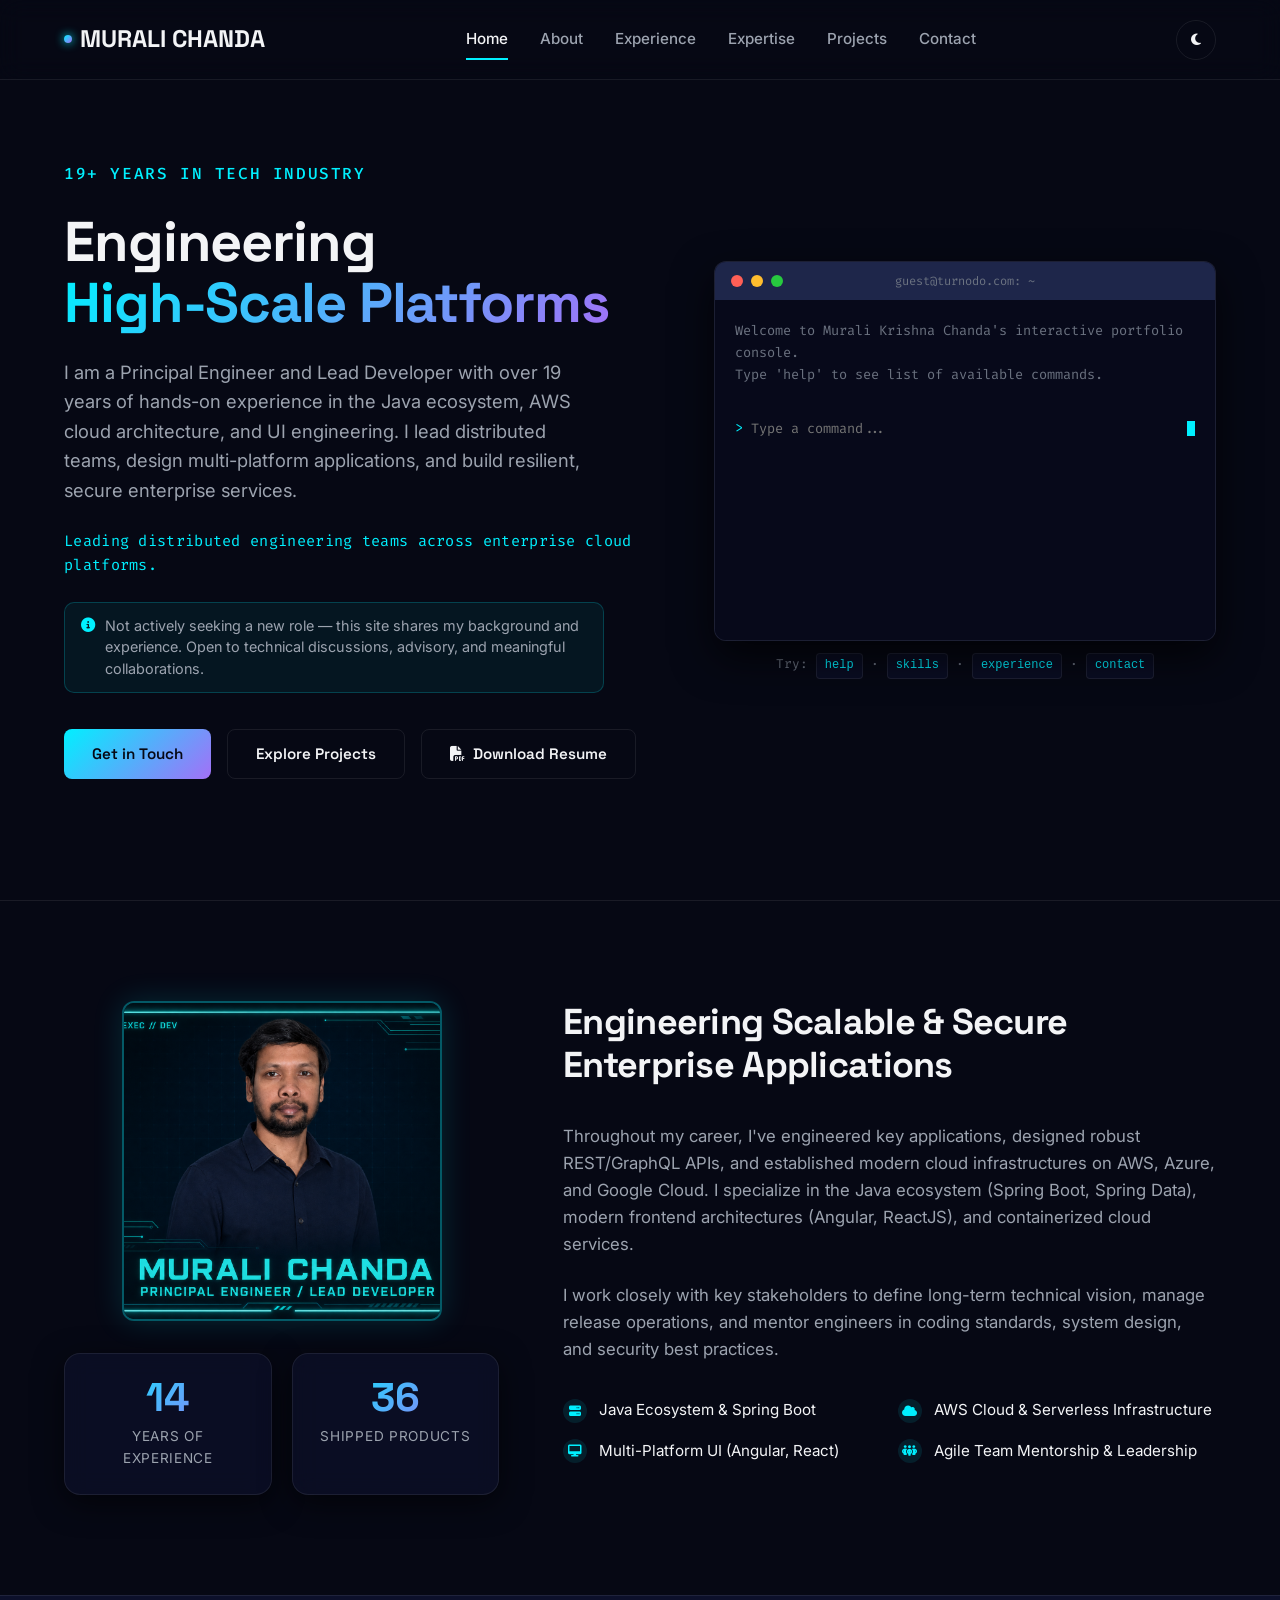
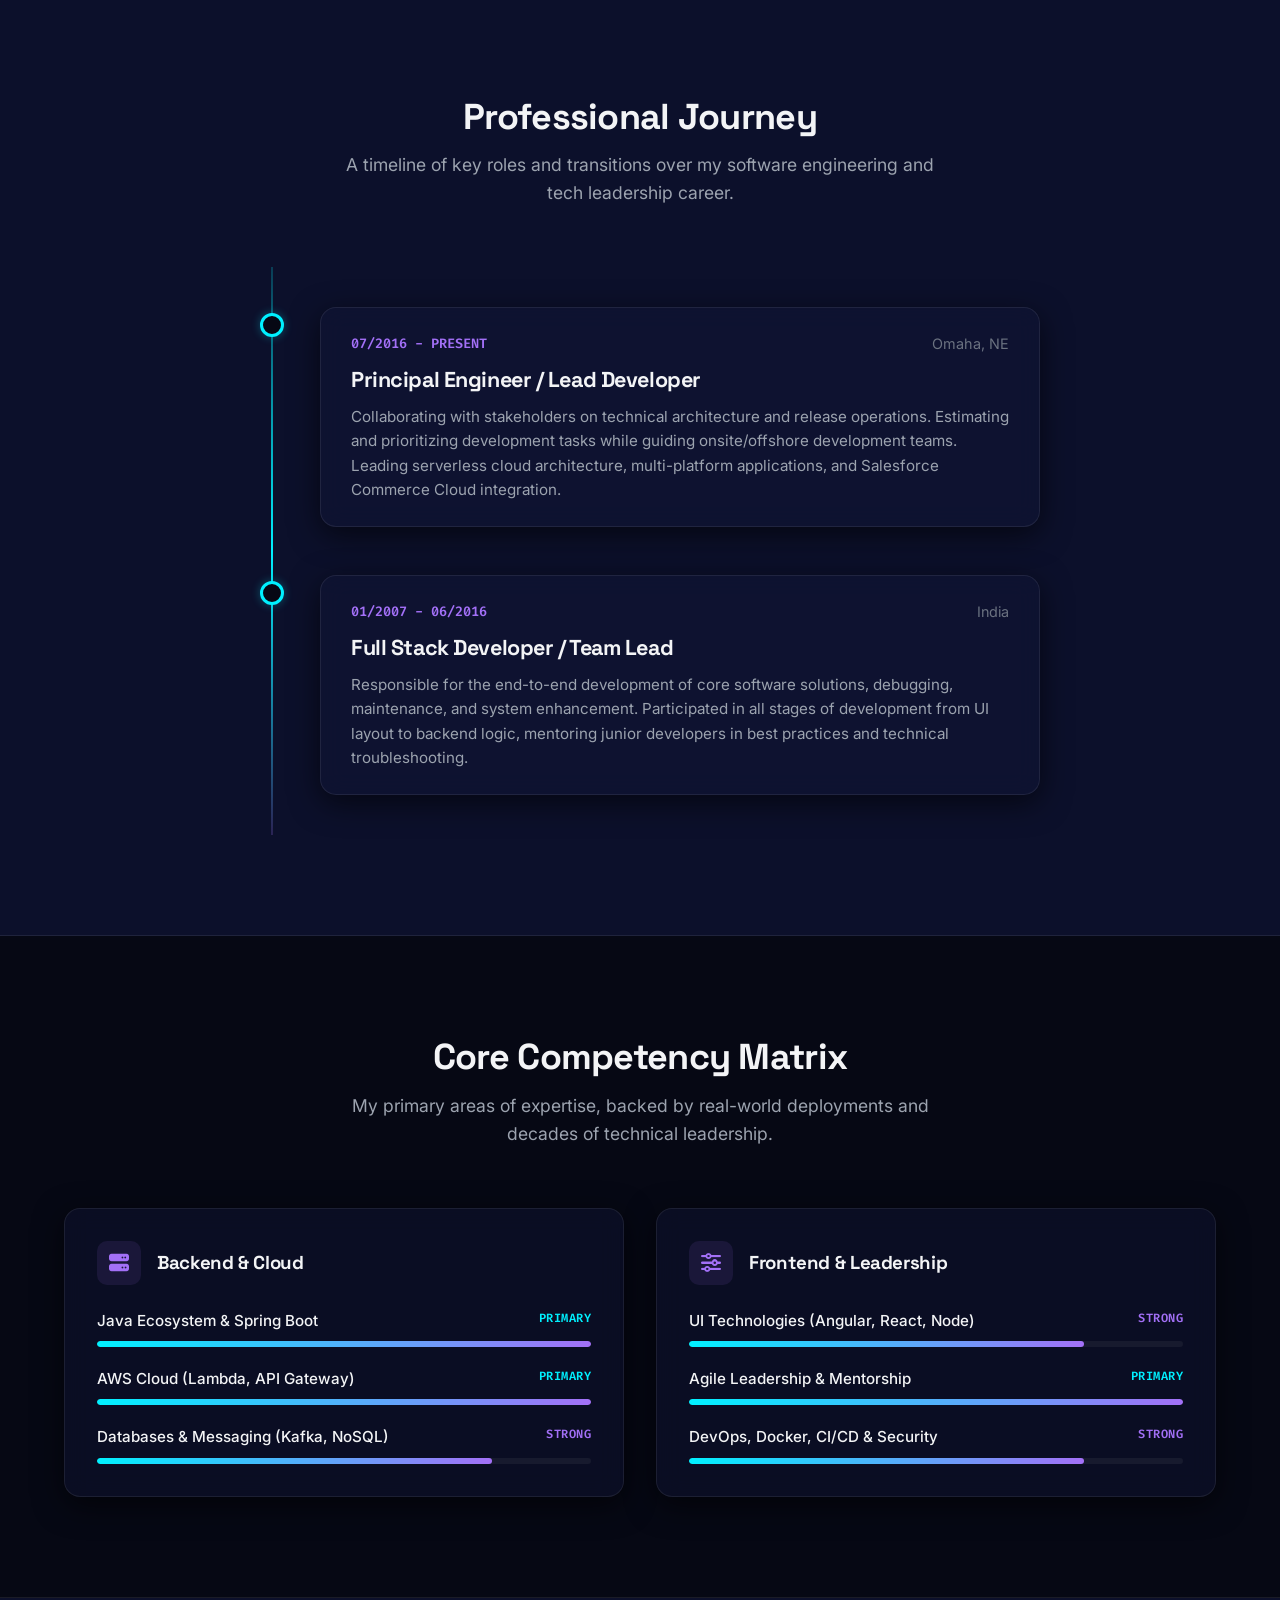
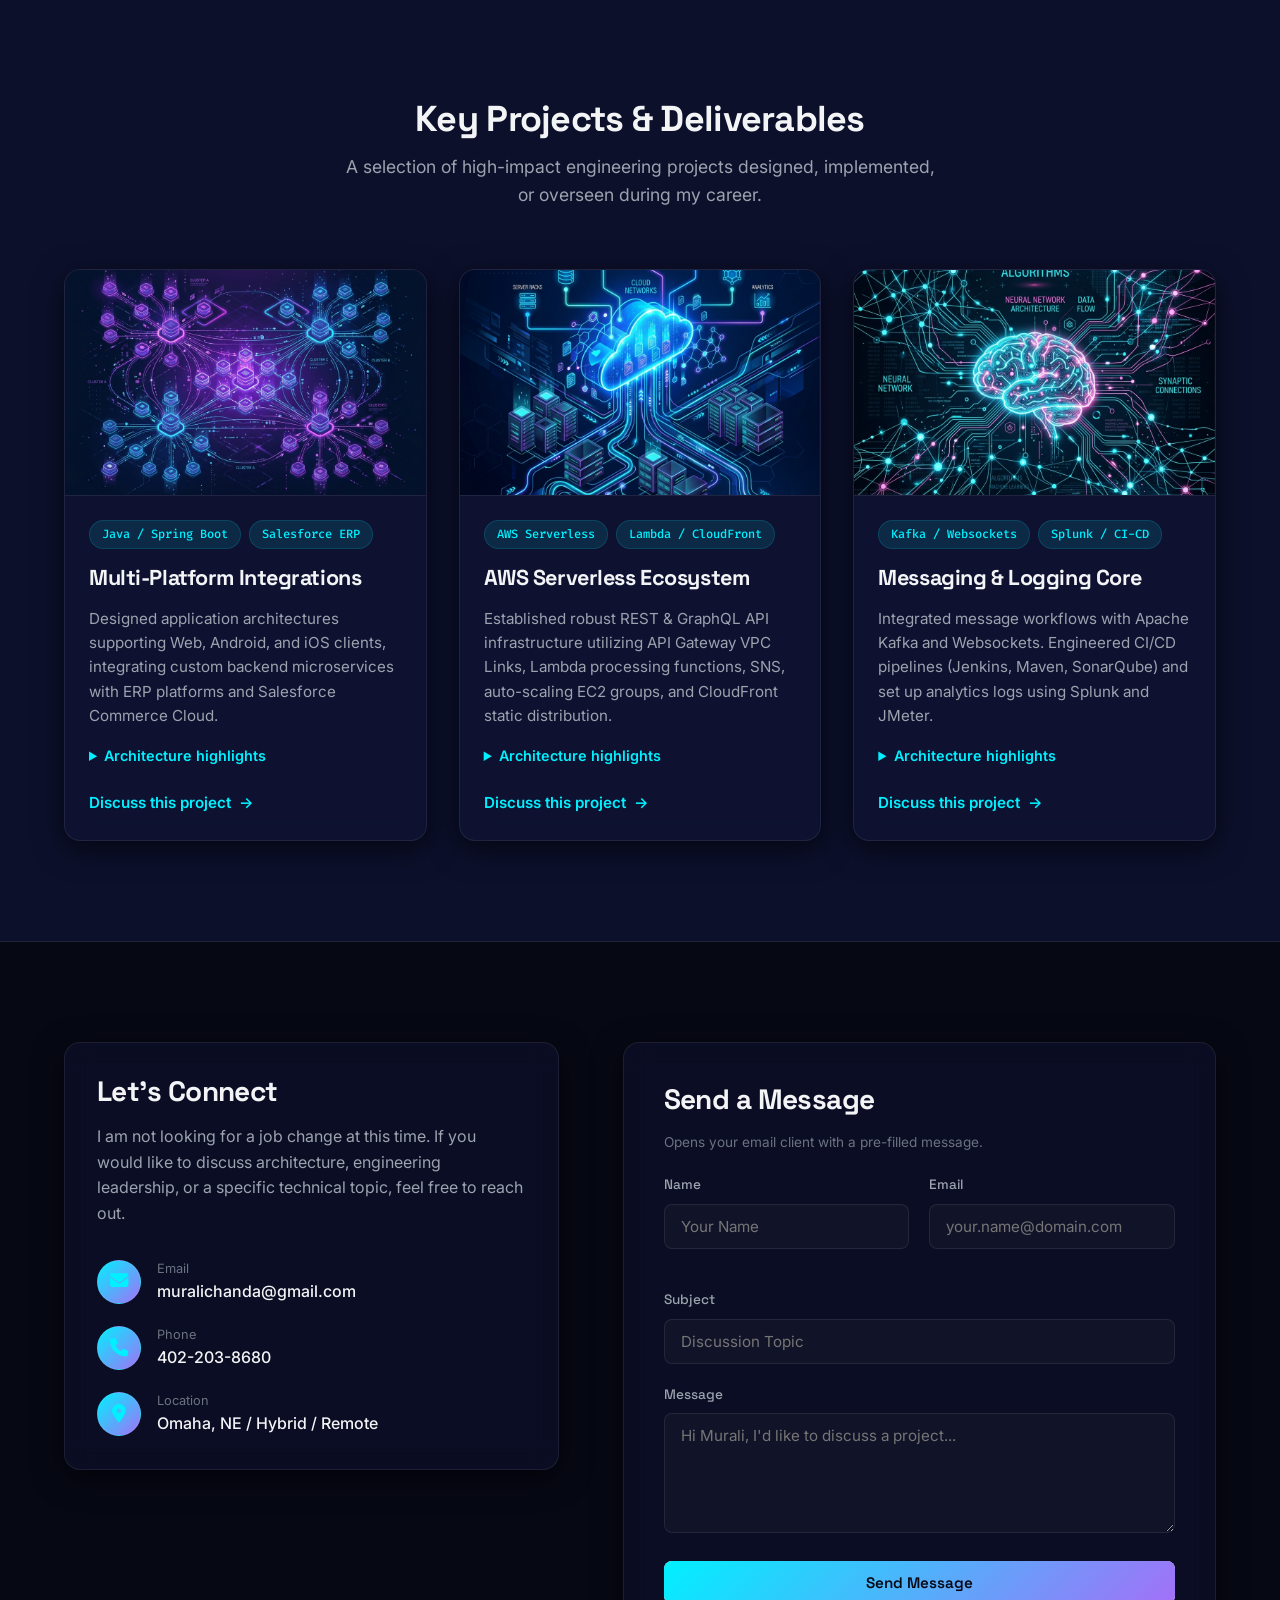
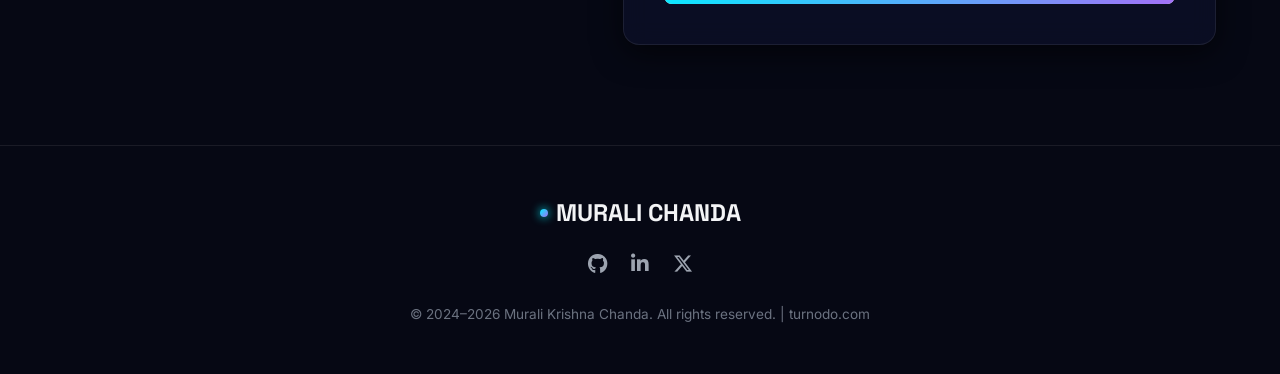
==== commit eaeb181a: "updated location" ====
--- a/index.html
+++ b/index.html
@@ -42,8 +42,8 @@
     "email": "muralichanda@gmail.com",
     "address": {
       "@type": "PostalAddress",
-      "addressLocality": "Seattle",
-      "addressRegion": "WA",
+      "addressLocality": "Omaha",
+      "addressRegion": "NE",
       "addressCountry": "US"
     },
     "sameAs": [
@@ -221,7 +221,7 @@
           <div class="timeline-card glass-panel">
             <div class="timeline-meta">
               <span class="timeline-date">07/2016 - PRESENT</span>
-              <span class="timeline-company">Seattle, WA</span>
+              <span class="timeline-company">Omaha, NE</span>
             </div>
             <h3 class="timeline-title-text">Principal Engineer / Lead Developer</h3>
             <p class="timeline-desc">
@@ -460,7 +460,7 @@
                 <span class="contact-icon-box bg-gradient-accent"><i class="fa-solid fa-location-dot"></i></span>
                 <div>
                   <div class="contact-label">Location</div>
-                  <div class="contact-value">Seattle, WA / Hybrid / Remote</div>
+                  <div class="contact-value">Omaha, NE / Hybrid / Remote</div>
                 </div>
               </div>
             </div>
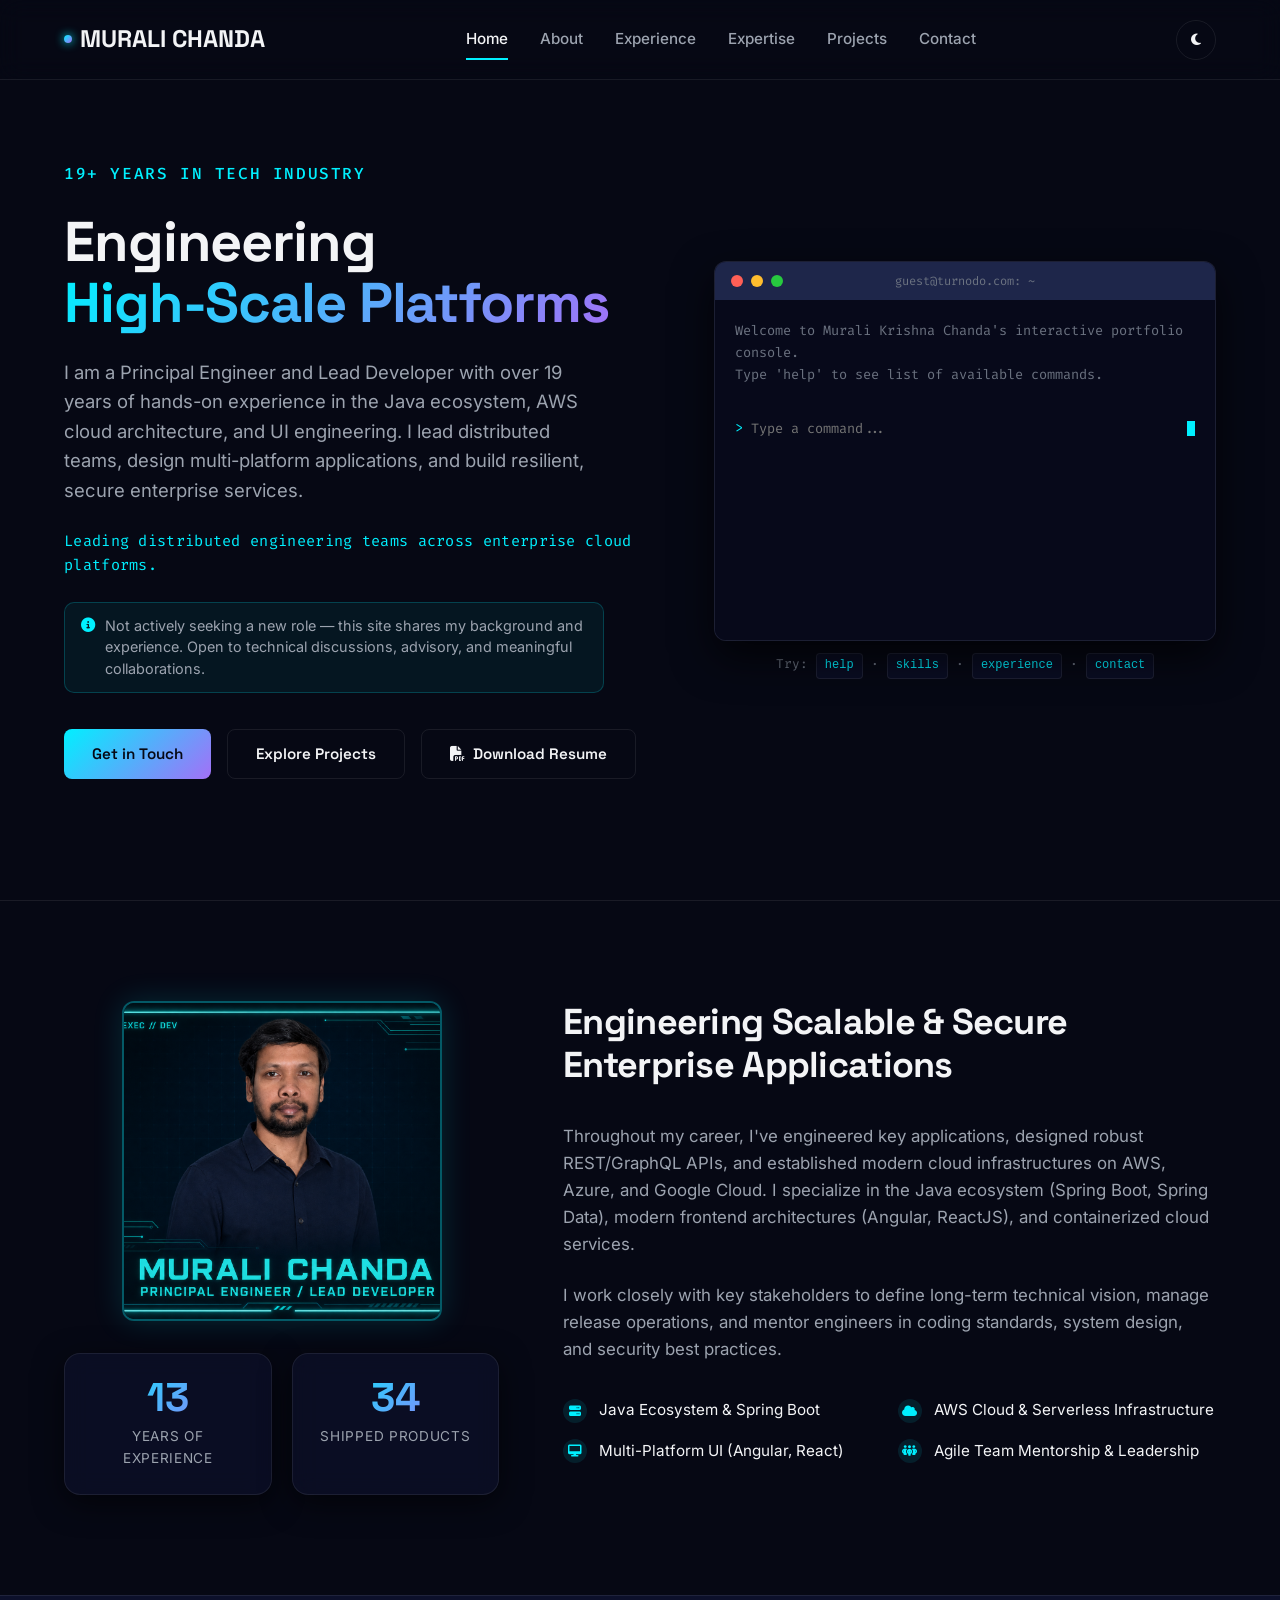
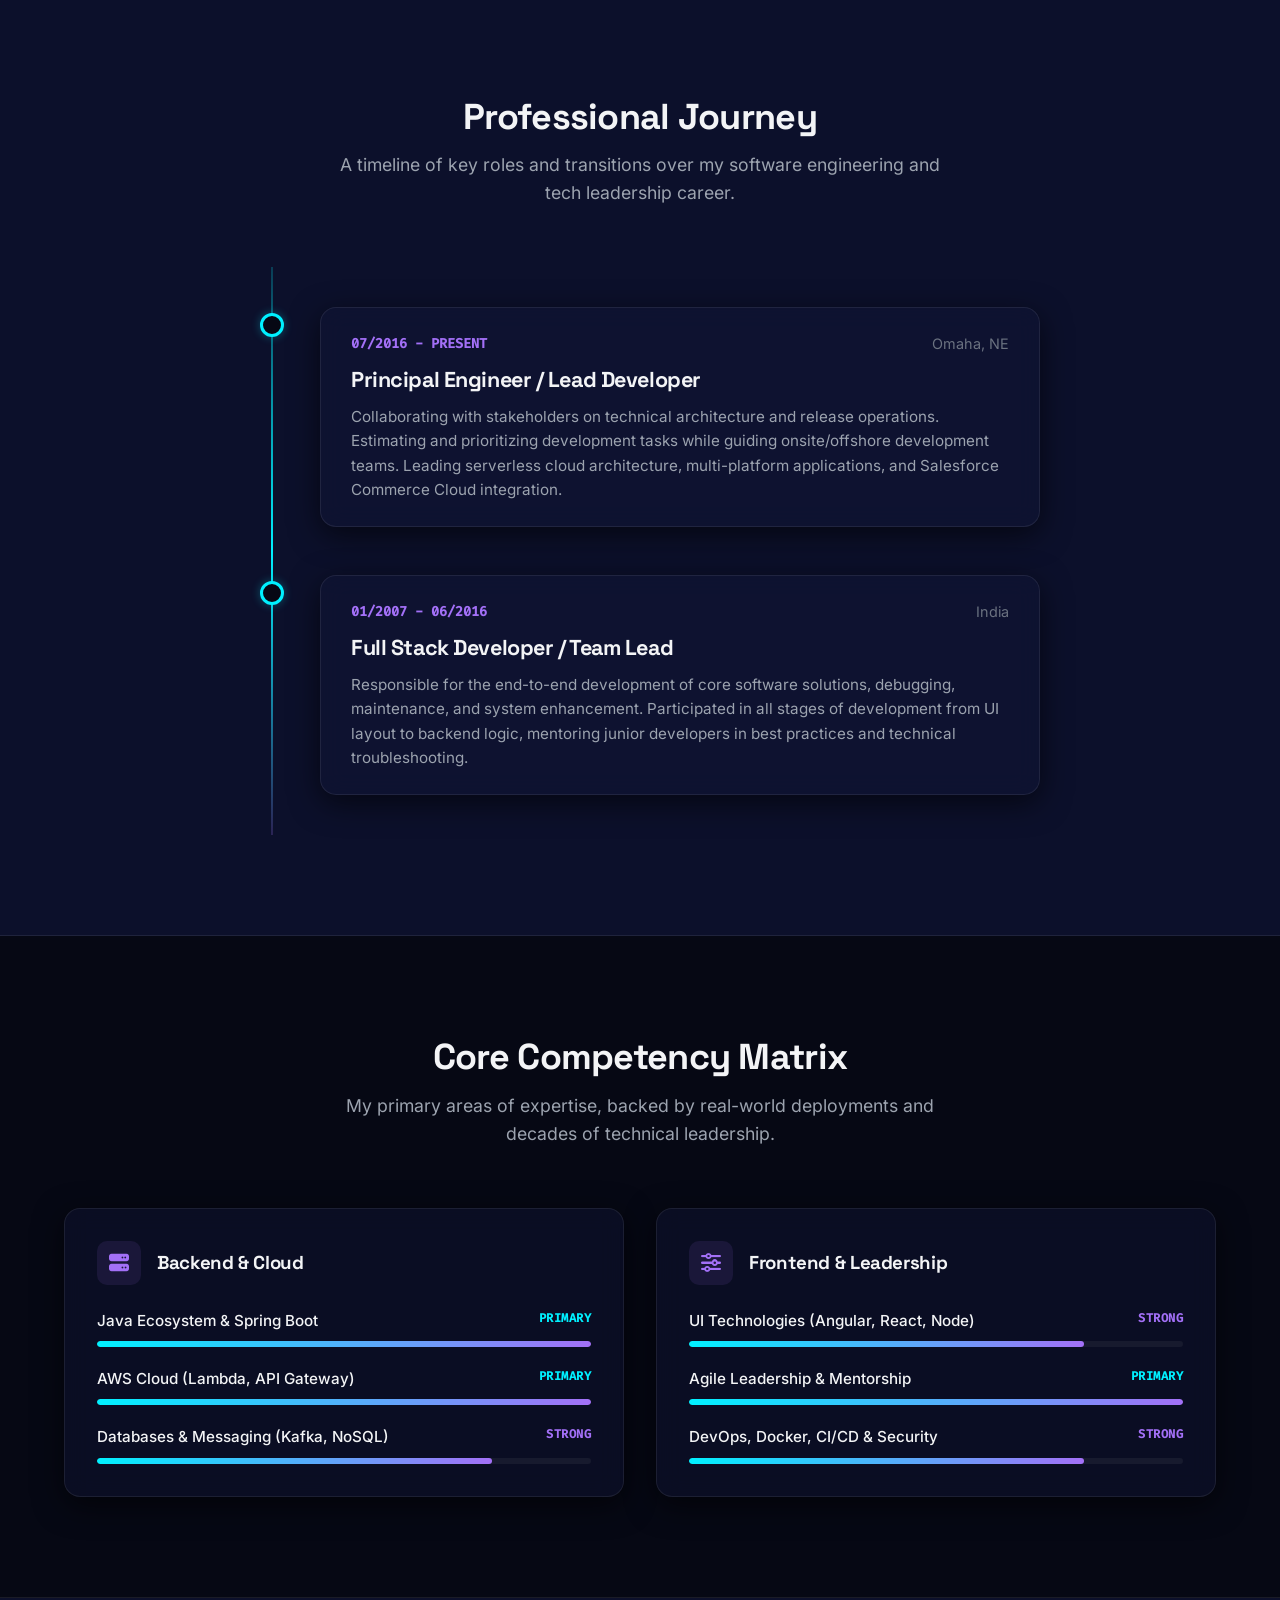
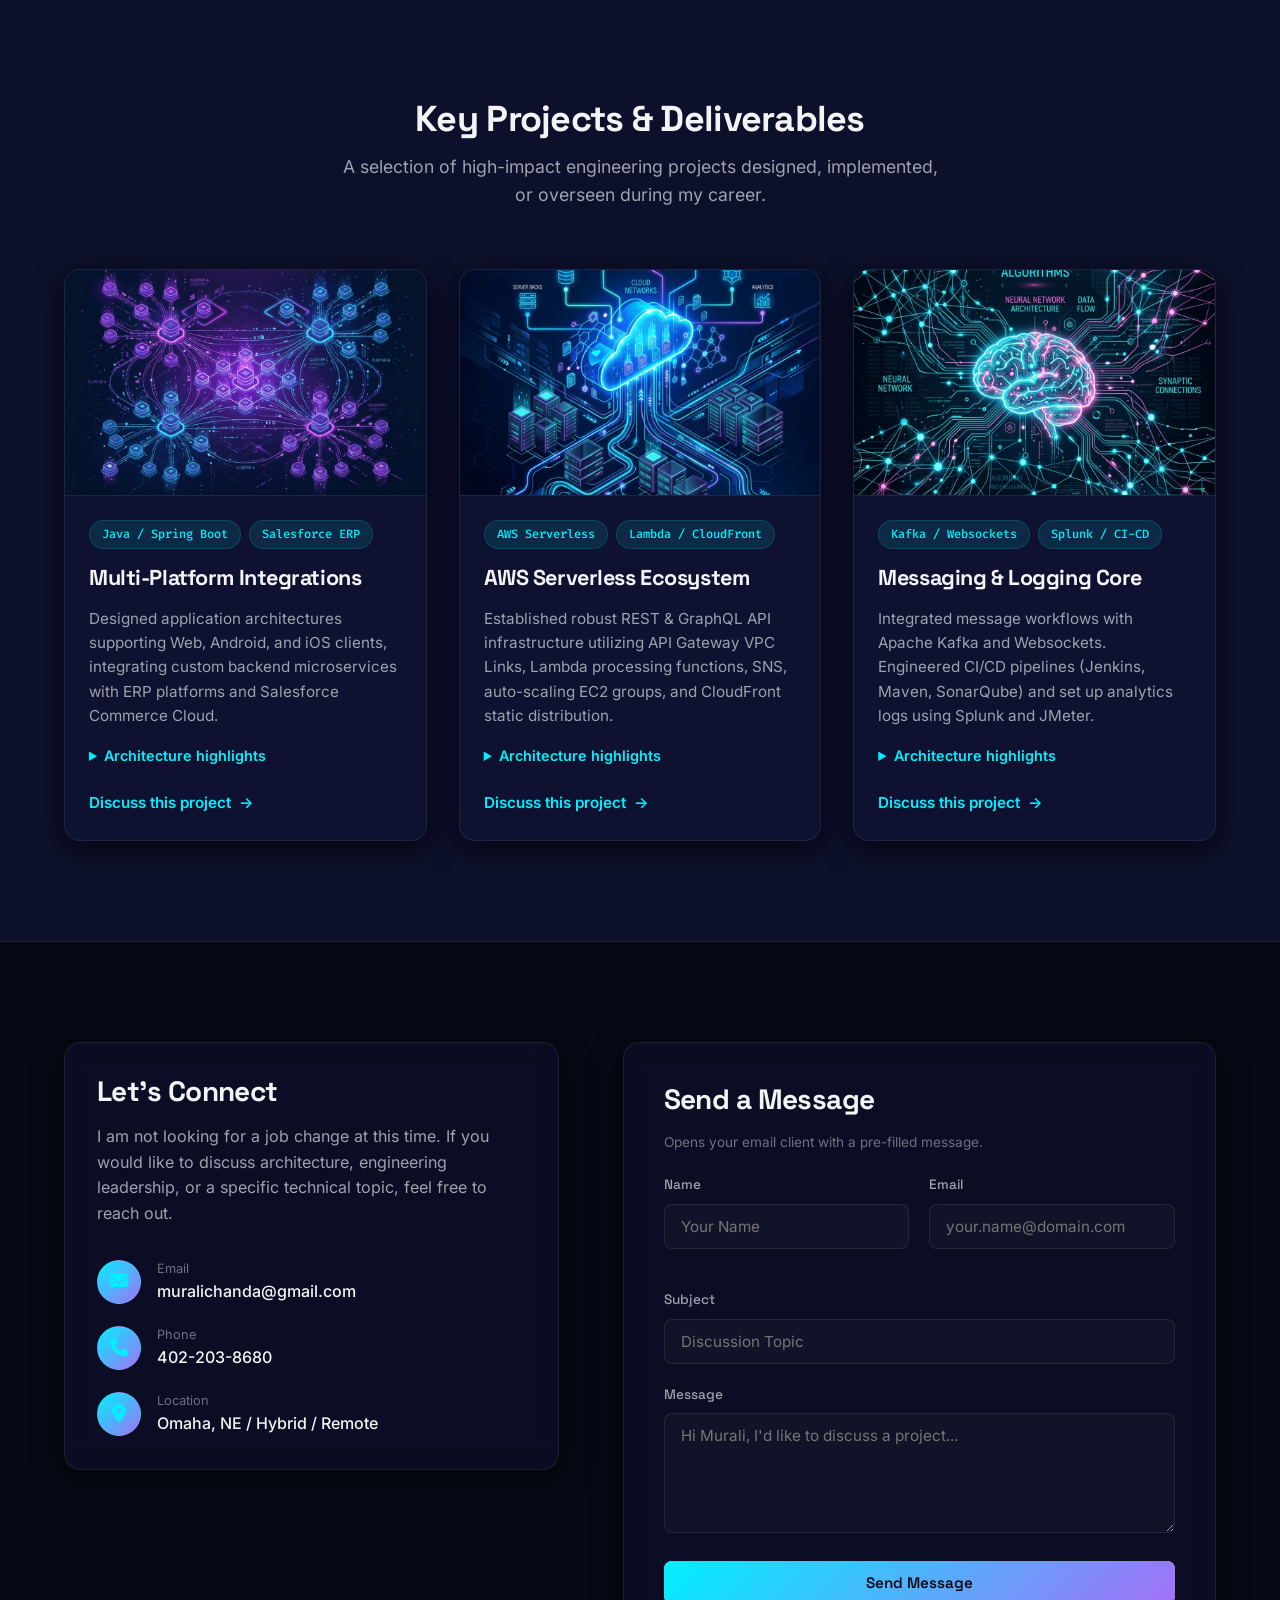
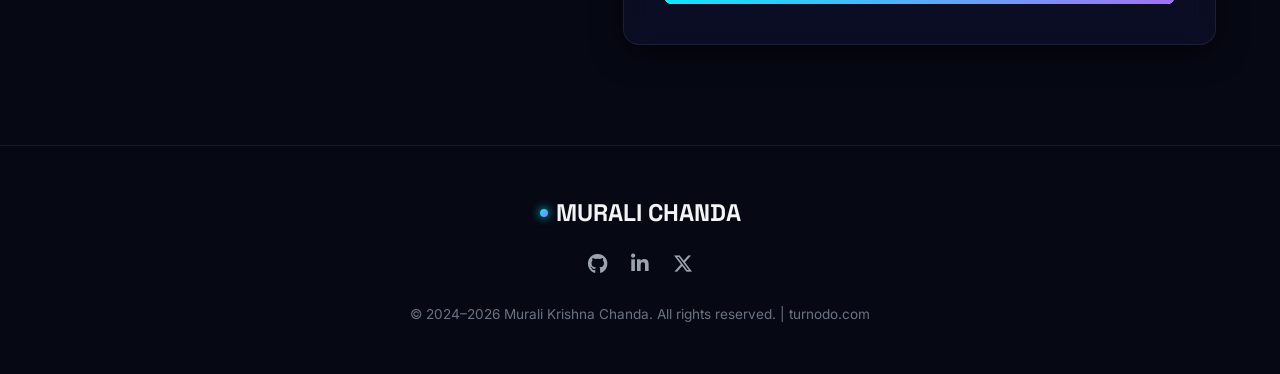
==== commit d15f6a5a: "made improvements" ====
--- a/index.html
+++ b/index.html
@@ -25,12 +25,10 @@
   <link rel="icon" href="favicon.svg" type="image/svg+xml">
   <link rel="apple-touch-icon" href="assets/avatar.png">
 
-  <link rel="preconnect" href="https://fonts.googleapis.com">
-  <link rel="preconnect" href="https://fonts.gstatic.com" crossorigin>
-  <link href="https://fonts.googleapis.com/css2?family=Inter:wght@300;400;500;600;700&family=Space+Grotesk:wght@400;500;600;700&family=Fira+Code:wght@400;500&display=swap" rel="stylesheet">
-
-  <link rel="stylesheet" href="css/style.css">
-  <link rel="stylesheet" href="https://cdnjs.cloudflare.com/ajax/libs/font-awesome/6.4.0/css/all.min.css" integrity="sha512-iecdLmaskl7CVkqkXNQ/ZH/XLlvWZOJyj7Yy7tcenmpD1ypASozpmT/E0iPtmFIB46ZmdtAc9eNBvH0H/ZpiBw==" crossorigin="anonymous" referrerpolicy="no-referrer">
+<link rel="stylesheet" href="css/fonts.css">
+<link rel="stylesheet" href="css/style.css">
+
+<link rel="stylesheet" href="https://cdnjs.cloudflare.com/ajax/libs/font-awesome/6.4.0/css/all.min.css" integrity="sha512-iecdLmaskl7CVkqkXNQ/ZH/XLlvWZOJyj7Yy7tcenmpD1ypASozpmT/E0iPtmFIB46ZmdtAc9eNBvH0H/ZpiBw==" crossorigin="anonymous" referrerpolicy="no-referrer">
 
   <script type="application/ld+json">
   {
@@ -53,6 +51,9 @@
     ]
   }
   </script>
+  <meta name="author" content="Murali Krishna Chanda">
+  <meta name="robots" content="index, follow">
+  <meta name="keywords" content="Murali Krishna Chanda, Principal Engineer, Portfolio, Java, AWS, Cloud, Software Engineer">
 </head>
 <body>
 
@@ -61,20 +62,20 @@
   <!-- -------------------------------------------------------------
        Navbar Header
   ------------------------------------------------------------- -->
-  <header class="navbar" id="navbar">
+  <header class="navbar" id="navbar" role="banner">
     <div class="container">
       <a href="#home" class="logo" id="logo-link">
         <span class="logo-dot bg-gradient-accent"></span>
         MURALI CHANDA
       </a>
       
-      <nav class="nav-menu" id="nav-menu">
-        <a href="#home" class="nav-link active">Home</a>
-        <a href="#about" class="nav-link">About</a>
-        <a href="#experience" class="nav-link">Experience</a>
-        <a href="#skills" class="nav-link">Expertise</a>
-        <a href="#portfolio" class="nav-link">Projects</a>
-        <a href="#contact" class="nav-link">Contact</a>
+      <nav class="nav-menu" id="nav-menu" role="navigation" aria-label="Main navigation">
+        <a href="#home" class="nav-link active" aria-label="Home">Home</a>
+        <a href="#about" class="nav-link" aria-label="About">About</a>
+        <a href="#experience" class="nav-link" aria-label="Experience">Experience</a>
+        <a href="#skills" class="nav-link" aria-label="Expertise">Expertise</a>
+        <a href="#portfolio" class="nav-link" aria-label="Projects">Projects</a>
+        <a href="#contact" class="nav-link" aria-label="Contact">Contact</a>
       </nav>
       
       <div class="nav-actions">
@@ -504,7 +505,7 @@
   <!-- -------------------------------------------------------------
        Footer
   ------------------------------------------------------------- -->
-  <footer class="footer">
+  <footer class="footer" role="contentinfo">
     <div class="container">
       <div class="logo footer-logo">
         <span class="logo-dot bg-gradient-accent"></span>
@@ -524,6 +525,8 @@
   </footer>
 
   <!-- Scripts -->
+
+
   <script src="js/site-content.js"></script>
   <script src="js/script.js"></script>
 </body>
--- a/css/fonts.css
+++ b/css/fonts.css
@@ -0,0 +1,87 @@
+/* =================================================================
+   Self-Hosted Fonts — Inter, Space Grotesk, Fira Code
+   Eliminates FOUT/FOIT by loading fonts from local files.
+   ================================================================= */
+
+/* ----- Fira Code ----- */
+@font-face {
+  font-family: 'Fira Code';
+  font-style: normal;
+  font-weight: 400;
+  font-display: block;
+  src: url('../fonts/fira-code-400.ttf') format('truetype');
+}
+@font-face {
+  font-family: 'Fira Code';
+  font-style: normal;
+  font-weight: 500;
+  font-display: block;
+  src: url('../fonts/fira-code-500.ttf') format('truetype');
+}
+
+/* ----- Inter ----- */
+@font-face {
+  font-family: 'Inter';
+  font-style: normal;
+  font-weight: 300;
+  font-display: block;
+  src: url('../fonts/inter-300.ttf') format('truetype');
+}
+@font-face {
+  font-family: 'Inter';
+  font-style: normal;
+  font-weight: 400;
+  font-display: block;
+  src: url('../fonts/inter-400.ttf') format('truetype');
+}
+@font-face {
+  font-family: 'Inter';
+  font-style: normal;
+  font-weight: 500;
+  font-display: block;
+  src: url('../fonts/inter-500.ttf') format('truetype');
+}
+@font-face {
+  font-family: 'Inter';
+  font-style: normal;
+  font-weight: 600;
+  font-display: block;
+  src: url('../fonts/inter-600.ttf') format('truetype');
+}
+@font-face {
+  font-family: 'Inter';
+  font-style: normal;
+  font-weight: 700;
+  font-display: block;
+  src: url('../fonts/inter-700.ttf') format('truetype');
+}
+
+/* ----- Space Grotesk ----- */
+@font-face {
+  font-family: 'Space Grotesk';
+  font-style: normal;
+  font-weight: 400;
+  font-display: block;
+  src: url('../fonts/space-grotesk-400.ttf') format('truetype');
+}
+@font-face {
+  font-family: 'Space Grotesk';
+  font-style: normal;
+  font-weight: 500;
+  font-display: block;
+  src: url('../fonts/space-grotesk-500.ttf') format('truetype');
+}
+@font-face {
+  font-family: 'Space Grotesk';
+  font-style: normal;
+  font-weight: 600;
+  font-display: block;
+  src: url('../fonts/space-grotesk-600.ttf') format('truetype');
+}
+@font-face {
+  font-family: 'Space Grotesk';
+  font-style: normal;
+  font-weight: 700;
+  font-display: block;
+  src: url('../fonts/space-grotesk-700.ttf') format('truetype');
+}
--- a/css/style.css
+++ b/css/style.css
@@ -40,29 +40,29 @@
 
 /* Light Mode Variables Override */
 [data-theme="light"] {
-  --bg-primary: #f8fafc;
-  --bg-secondary: #f1f5f9;
-  --bg-card: rgba(255, 255, 255, 0.75);
-  --bg-card-hover: rgba(255, 255, 255, 0.95);
-  --border-color: rgba(0, 0, 0, 0.06);
-  --border-color-hover: rgba(13, 148, 136, 0.3);
-  
-  --text-primary: #0f172a;
-  --text-secondary: #475569;
-  --text-muted: #64748b;
-  
-  --accent-primary: #0d9488;
-  --accent-primary-rgb: 13, 148, 136;
-  --accent-secondary: #7c3aed;
-  --accent-secondary-rgb: 124, 58, 237;
-  
-  --terminal-header: #e2e8f0;
-  --terminal-bg: rgba(248, 250, 252, 0.95);
-  
-  --shadow-sm: 0 2px 8px rgba(0, 0, 0, 0.05);
-  --shadow-md: 0 8px 30px rgba(0, 0, 0, 0.08);
-  --shadow-lg: 0 16px 40px rgba(0, 0, 0, 0.12);
-  --glow-shadow: 0 0 20px rgba(13, 148, 136, 0.1);
+  --bg-primary: #e8e2d9;
+  --bg-secondary: #dfd8cd;
+  --bg-card: rgba(245, 240, 232, 0.7);
+  --bg-card-hover: rgba(245, 240, 232, 0.92);
+  --border-color: rgba(80, 60, 30, 0.12);
+  --border-color-hover: rgba(10, 100, 92, 0.35);
+  
+  --text-primary: #1c1917;
+  --text-secondary: #3b3530;
+  --text-muted: #57524c;
+  
+  --accent-primary: #0a7e74;
+  --accent-primary-rgb: 10, 126, 116;
+  --accent-secondary: #6d28d9;
+  --accent-secondary-rgb: 109, 40, 217;
+  
+  --terminal-header: #d4cdc3;
+  --terminal-bg: rgba(232, 226, 217, 0.97);
+  
+  --shadow-sm: 0 2px 8px rgba(60, 40, 10, 0.09);
+  --shadow-md: 0 8px 30px rgba(60, 40, 10, 0.12);
+  --shadow-lg: 0 16px 40px rgba(60, 40, 10, 0.16);
+  --glow-shadow: 0 0 20px rgba(10, 126, 116, 0.1);
 }
 
 /* -------------------------------------------------------------
